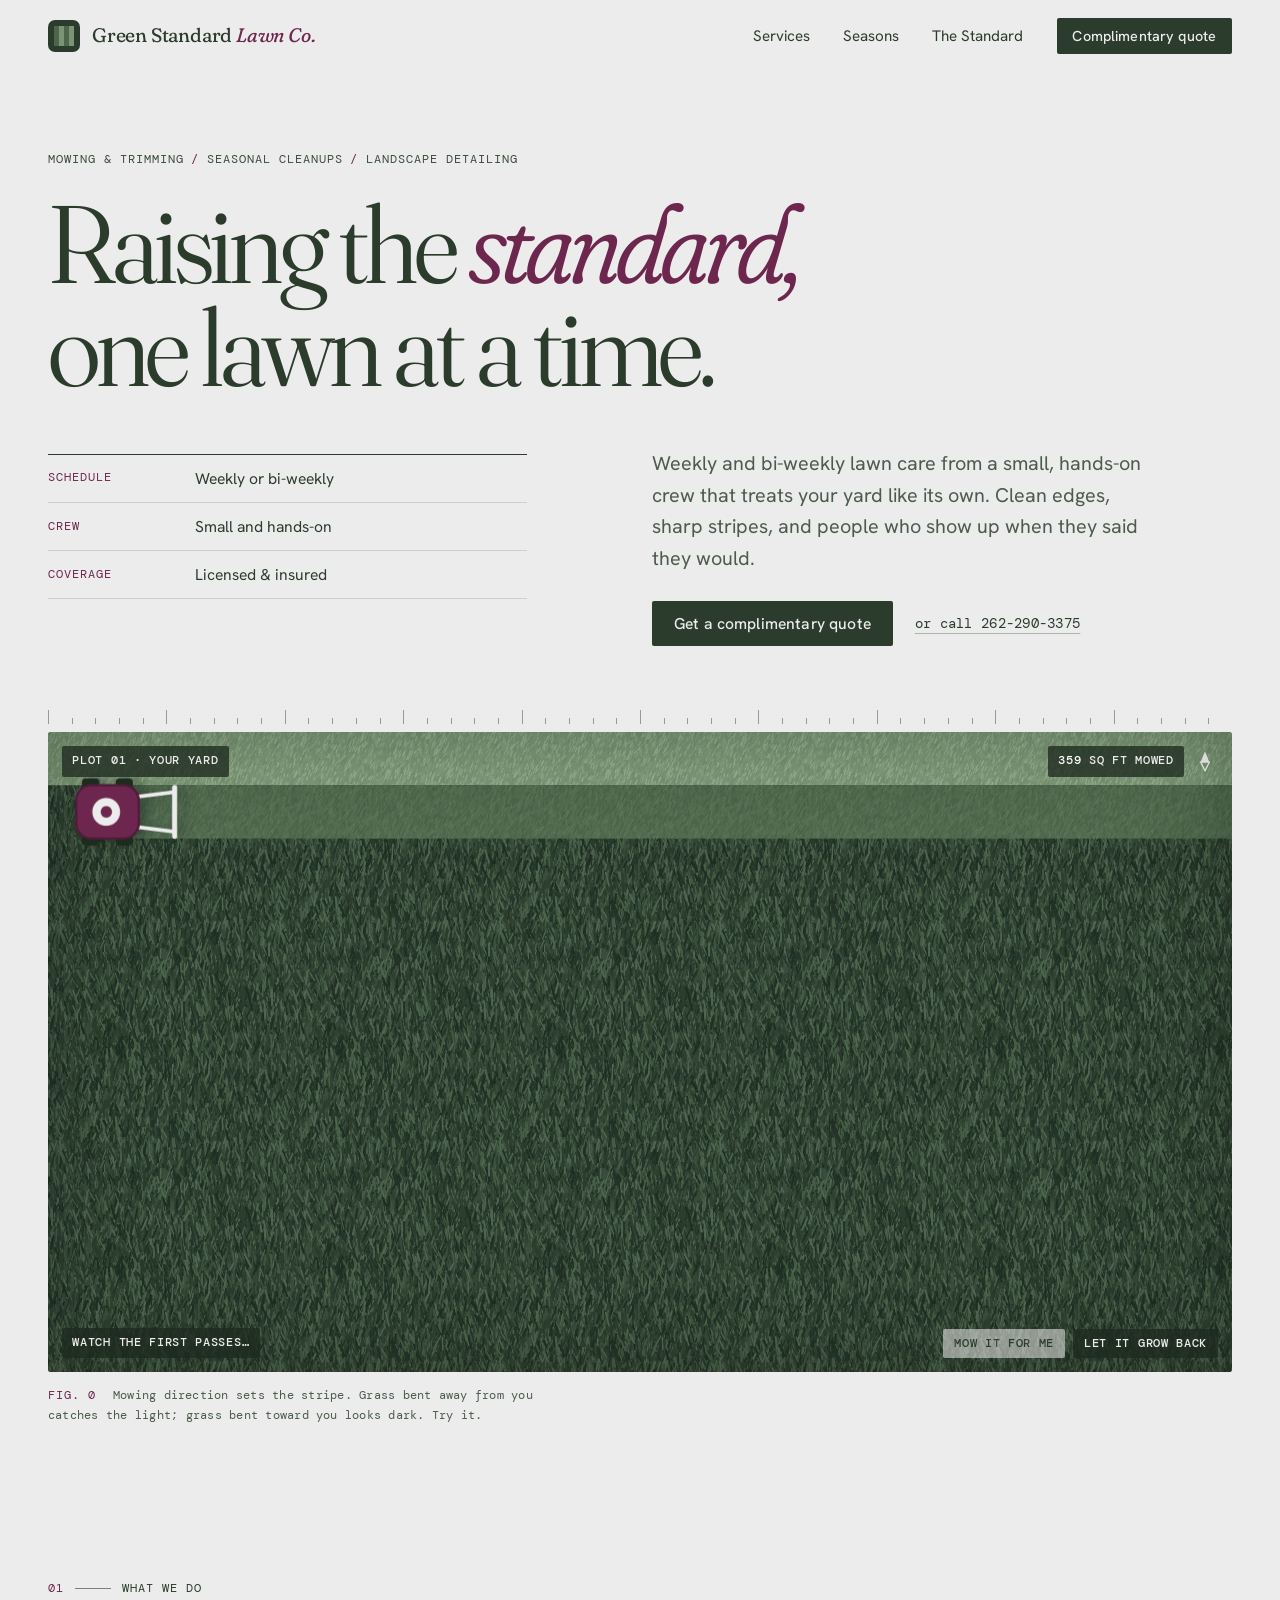
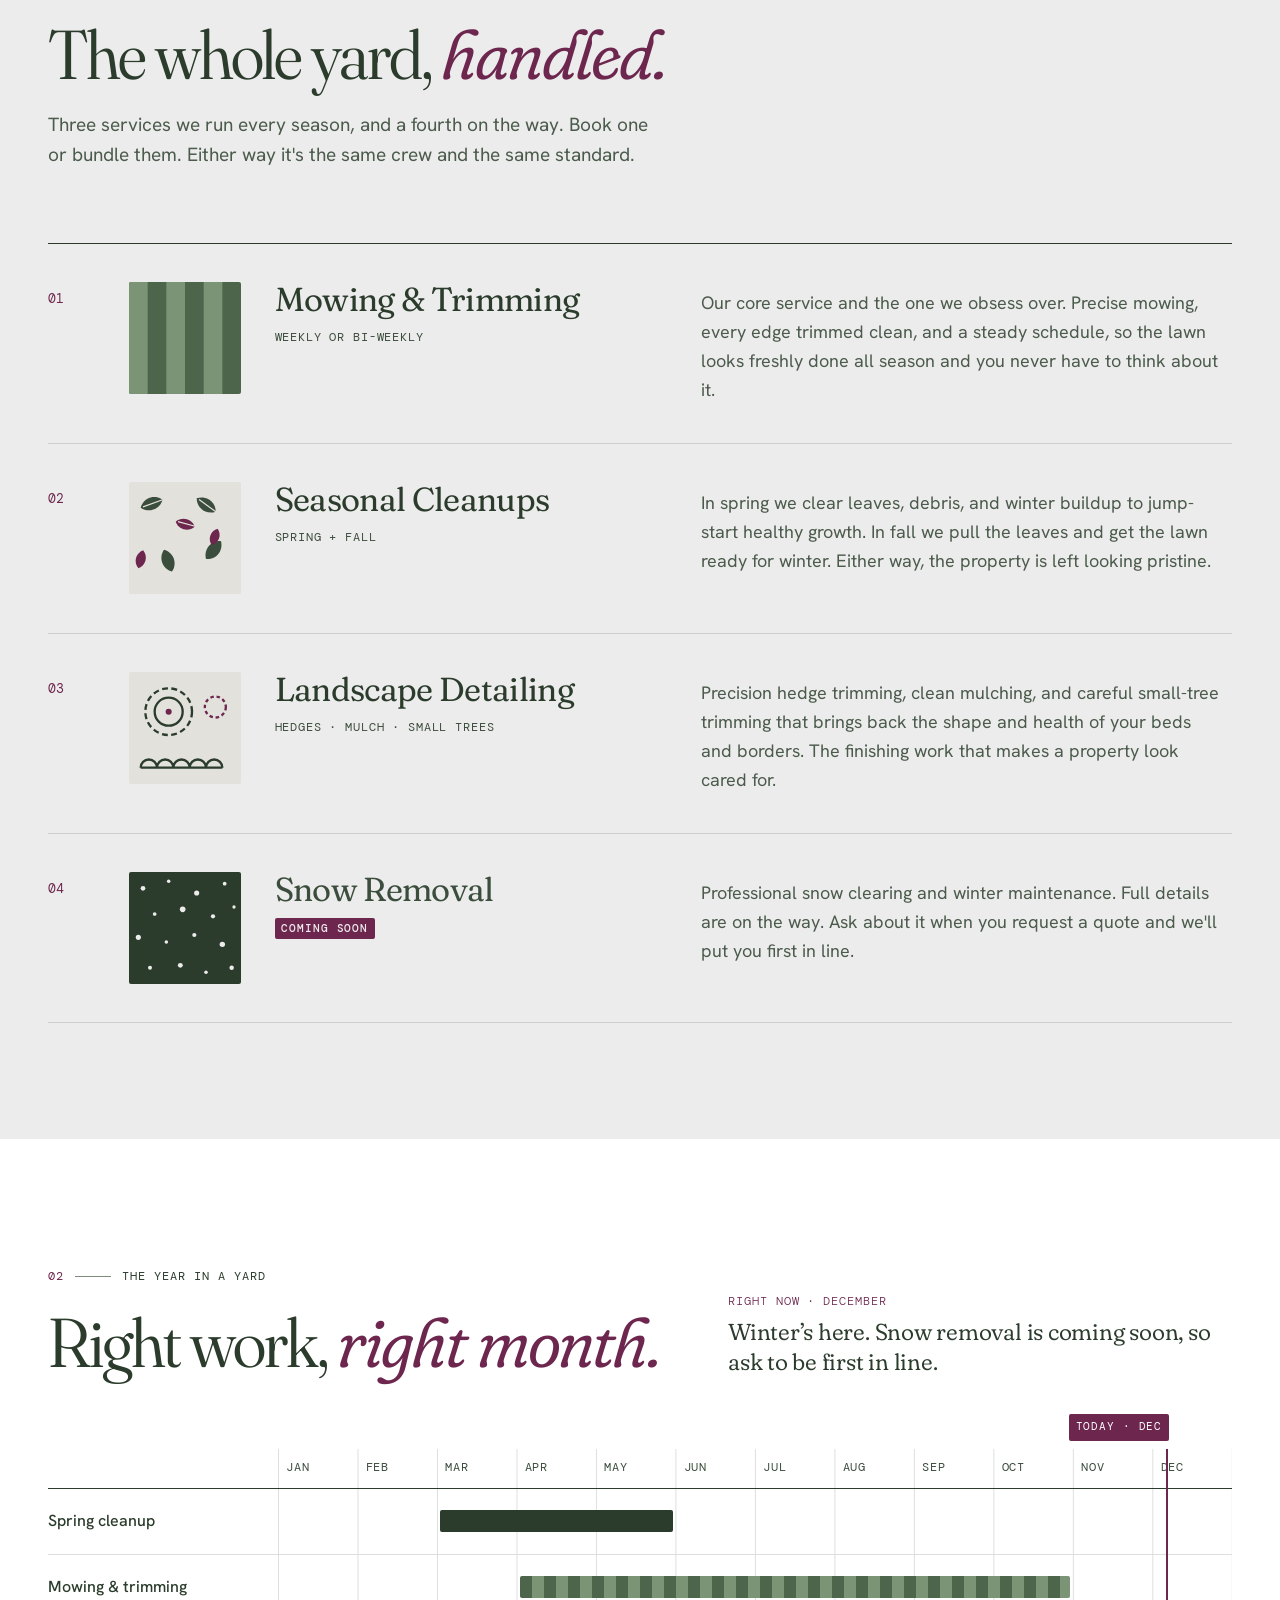
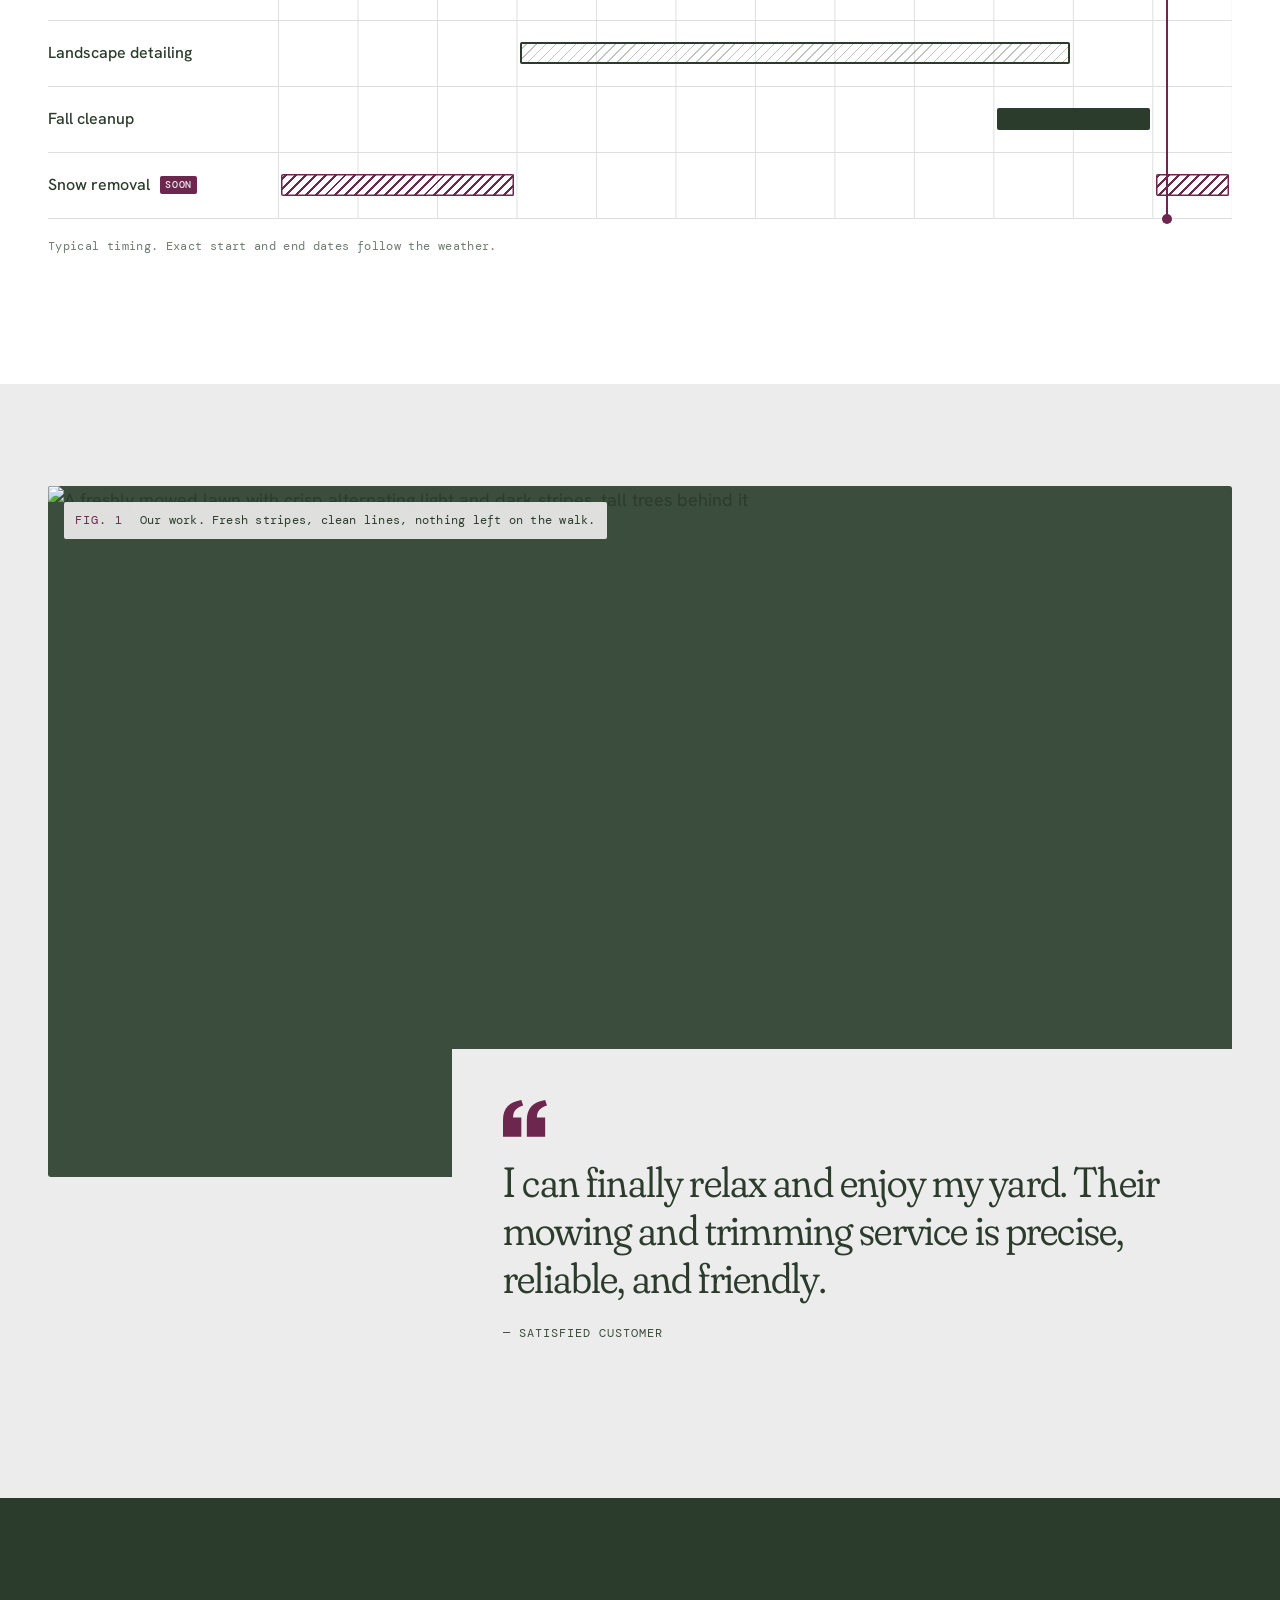
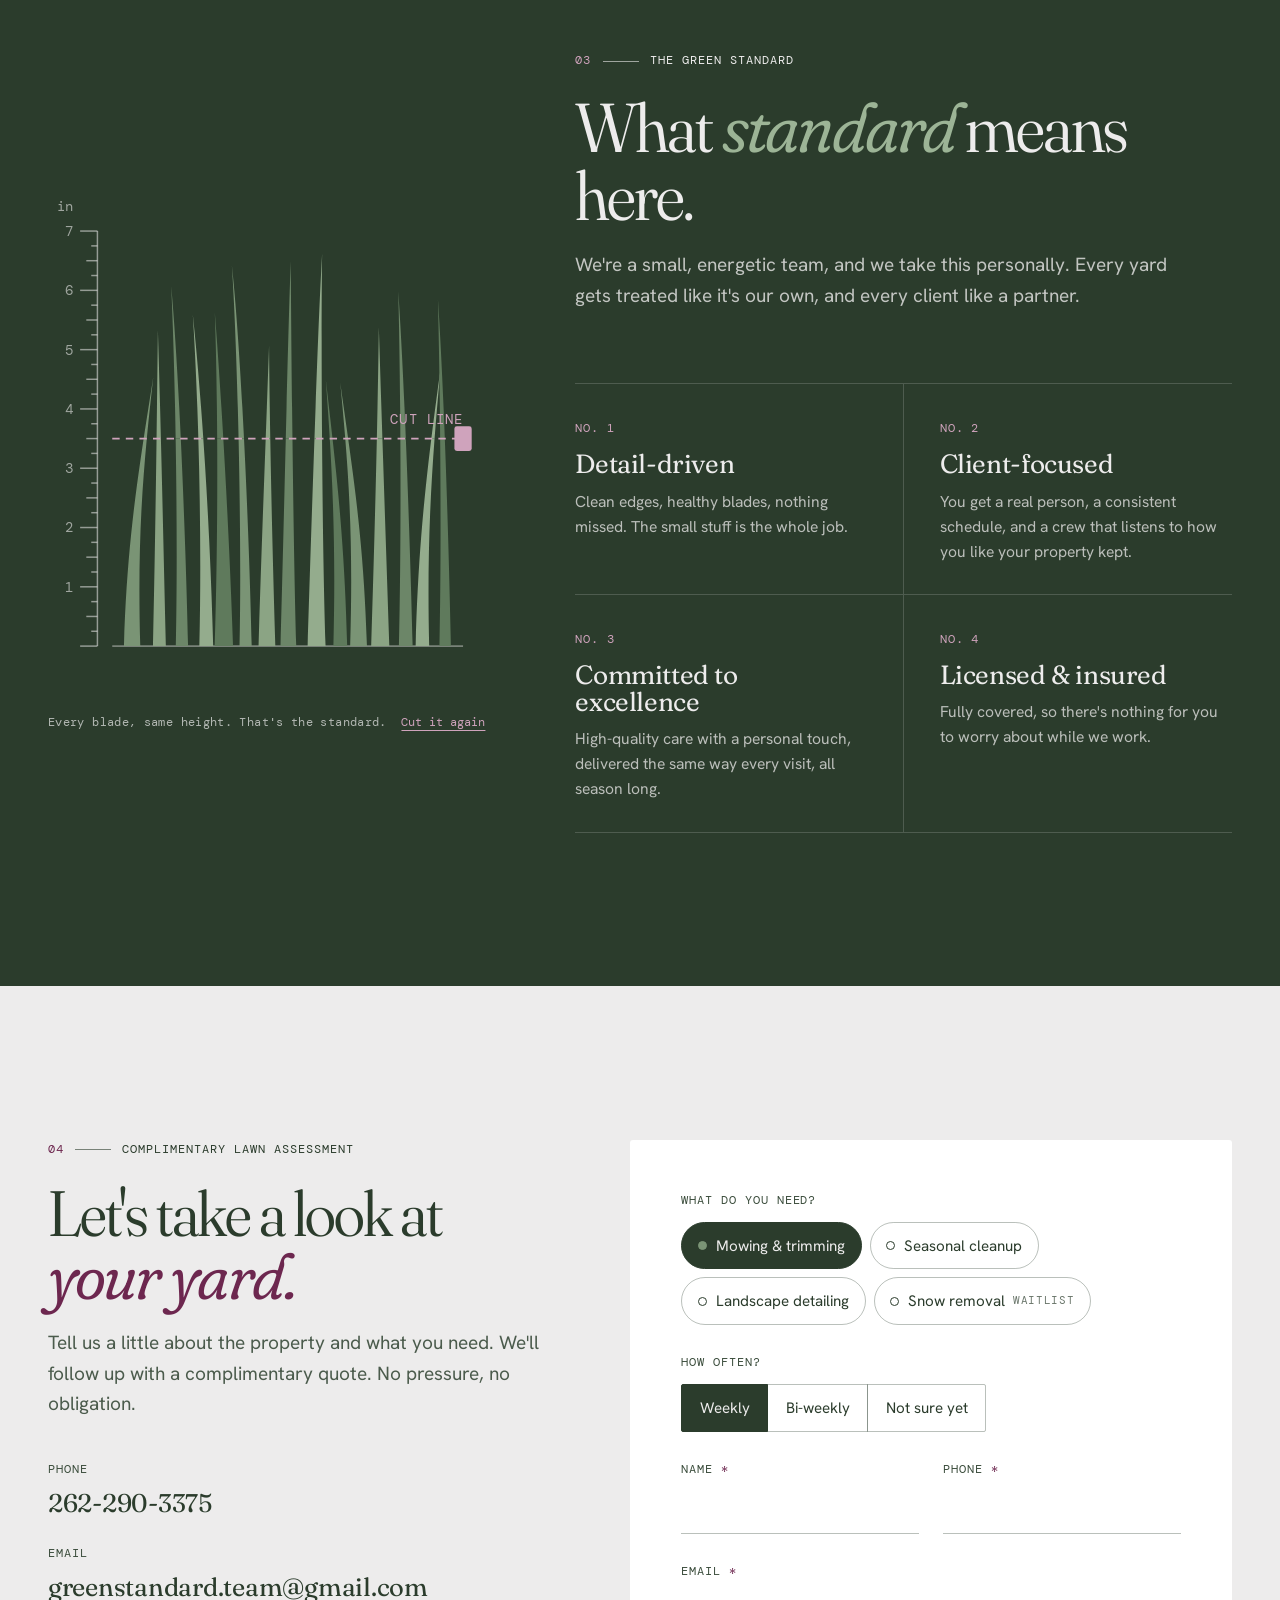
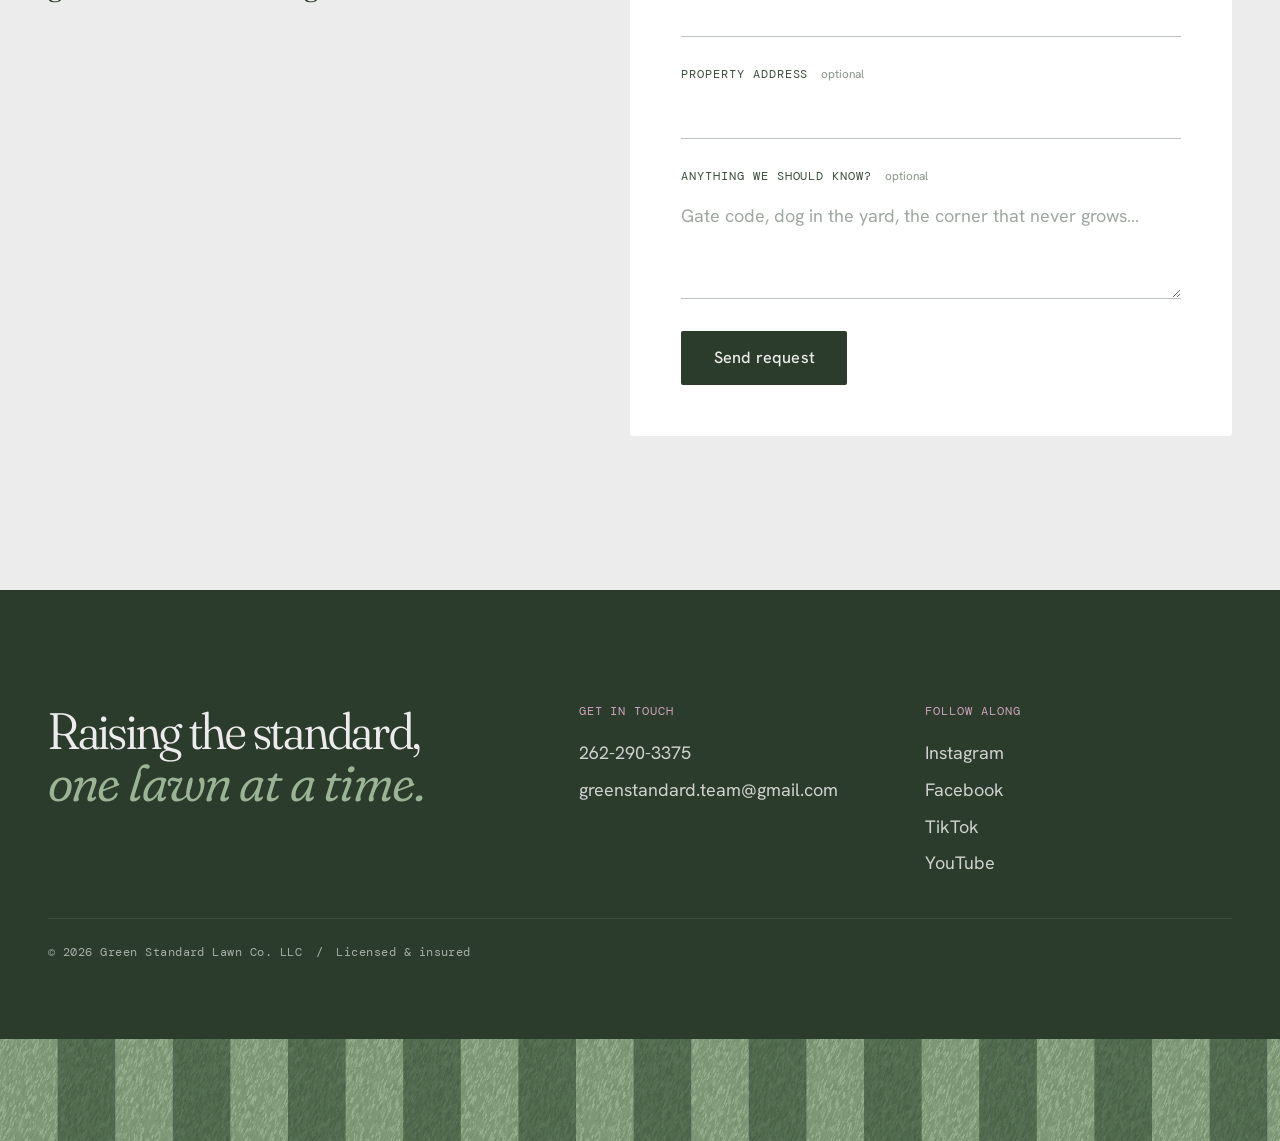
==== index.html @ 8622a558 "Green Standard Lawn Co. site redesign Static rebuild of greenstandardlawn.co: interactive mowable la" ====
<!doctype html>
<html lang="en">
<head>
  <meta charset="utf-8">
  <meta name="viewport" content="width=device-width, initial-scale=1">
  <title>Green Standard Lawn Co. | Raising the standard, one lawn at a time</title>
  <meta name="description" content="Weekly and bi-weekly mowing and trimming, seasonal cleanups, and landscape detailing from a small, detail-driven crew. Licensed and insured.">
  <!-- Preview build: keep it out of search results so it never competes with greenstandardlawn.co -->
  <meta name="robots" content="noindex, nofollow">
  <meta name="theme-color" content="#2B3C2C">
  <meta property="og:title" content="Green Standard Lawn Co.">
  <meta property="og:description" content="Raising the standard, one lawn at a time.">
  <link rel="icon" href="assets/favicon.svg" type="image/svg+xml">
  <link rel="preconnect" href="https://fonts.googleapis.com">
  <link rel="preconnect" href="https://fonts.gstatic.com" crossorigin>
  <link rel="stylesheet" href="https://fonts.googleapis.com/css2?family=DM+Mono:wght@400;500&family=Fraunces:ital,opsz,wght,SOFT,WONK@0,9..144,300..800,0..100,0..1;1,9..144,300..800,0..100,0..1&family=Hanken+Grotesk:wght@400;500;600&display=swap">
  <link rel="stylesheet" href="css/styles.css">
  <script>document.documentElement.classList.add('js')</script>
</head>
<body>
  <a class="skip" href="#main">Skip to content</a>

  <header class="site-header" data-header>
    <div class="wrap header-inner">
      <a class="brand" href="#top" aria-label="Green Standard Lawn Co., back to top">
        <svg class="brand-mark" viewBox="0 0 32 32" aria-hidden="true">
          <rect width="32" height="32" rx="7" fill="#2B3C2C"/>
          <path d="M6 6h5v20H6zM16 6h5v20h-5z" fill="#4C654B"/>
          <path d="M11 6h5v20h-5zM21 6h5v20h-5z" fill="#7A9475"/>
        </svg>
        <span class="brand-name">Green Standard <span>Lawn Co.</span></span>
      </a>
      <button class="menu-toggle" type="button" aria-expanded="false" aria-controls="site-nav" data-menu-toggle>
        <span class="menu-toggle-bars" aria-hidden="true"></span>
        <span class="menu-toggle-label">Menu</span>
      </button>
      <nav class="site-nav" id="site-nav" aria-label="Primary" data-nav>
        <a href="#services">Services</a>
        <a href="#seasons">Seasons</a>
        <a href="#standard">The Standard</a>
        <a class="btn btn-small" href="#quote">Complimentary quote</a>
      </nav>
    </div>
  </header>

  <main id="main">

    <!-- ============ HERO ============ -->
    <section class="hero" id="top">
      <div class="wrap hero-copy">
        <p class="eyebrow eyebrow-plain">Mowing &amp; trimming <i>/</i> Seasonal cleanups <i>/</i> Landscape detailing</p>
        <h1 class="hero-title">
          <span class="line">Raising the <em>standard,</em></span>
          <span class="line">one lawn at a time.</span>
        </h1>
        <dl class="hero-specs">
          <div><dt>Schedule</dt><dd>Weekly or bi-weekly</dd></div>
          <div><dt>Crew</dt><dd>Small and hands-on</dd></div>
          <div><dt>Coverage</dt><dd>Licensed &amp; insured</dd></div>
        </dl>
        <div class="hero-aside">
          <p>Weekly and bi-weekly lawn care from a small, hands-on crew that treats your yard like its own. Clean edges, sharp stripes, and people who show up when they said they would.</p>
          <div class="hero-ctas">
            <a class="btn" href="#quote">Get a complimentary quote</a>
            <a class="text-link" href="tel:2622903375">or call 262-290-3375</a>
          </div>
        </div>
      </div>

      <figure class="plot" data-plot>
        <div class="plot-frame">
          <canvas class="plot-canvas" data-lawn aria-hidden="true"></canvas>
          <div class="plot-mower" data-mower aria-hidden="true">
            <svg viewBox="0 0 60 92">
              <path d="M17 54 13 86M43 54l4 32" stroke="#EDECEC" stroke-width="3.2" stroke-linecap="round" fill="none"/>
              <path d="M9 87h42" stroke="#EDECEC" stroke-width="4.5" stroke-linecap="round"/>
              <rect x="1" y="7" width="9" height="15" rx="3.5" fill="#1d2a1e"/>
              <rect x="50" y="7" width="9" height="15" rx="3.5" fill="#1d2a1e"/>
              <rect x="1" y="36" width="9" height="15" rx="3.5" fill="#1d2a1e"/>
              <rect x="50" y="36" width="9" height="15" rx="3.5" fill="#1d2a1e"/>
              <rect x="7" y="2" width="46" height="54" rx="13" fill="#6D274F"/>
              <rect x="7" y="2" width="46" height="54" rx="13" fill="none" stroke="#4f1b39" stroke-width="2"/>
              <circle cx="30" cy="28" r="12" fill="#EDECEC"/>
              <circle cx="30" cy="28" r="5" fill="#6D274F"/>
            </svg>
          </div>

          <div class="plot-hud plot-hud-tl">
            <span class="hud-chip">Plot 01 &middot; Your yard</span>
          </div>
          <div class="plot-hud plot-hud-tr">
            <span class="hud-chip hud-count"><b data-sqft>0</b> sq ft mowed</span>
            <svg class="compass" viewBox="0 0 24 24" aria-hidden="true"><path d="M12 3l4 10h-8z" fill="#EDECEC"/><path d="M12 21l-4-8h8z" fill="none" stroke="#EDECEC" stroke-width="1.2"/></svg>
          </div>
          <div class="plot-hud plot-hud-bl">
            <span class="hud-chip hud-hint" data-hint aria-live="polite">Watch the first passes&hellip;</span>
          </div>
          <div class="plot-hud plot-hud-br">
            <button class="hud-btn" type="button" data-automow>Mow it for me</button>
            <button class="hud-btn hud-btn-ghost" type="button" data-regrow>Let it grow back</button>
          </div>
        </div>
        <figcaption class="plot-caption">
          <span>Fig. 0</span> Mowing direction sets the stripe. Grass bent away from you catches the light; grass bent toward you looks dark. Try it.
        </figcaption>
      </figure>
    </section>

    <!-- ============ SERVICES ============ -->
    <section class="services" id="services">
      <div class="wrap">
        <header class="section-head" data-reveal>
          <p class="eyebrow">01 <span>What we do</span></p>
          <h2>The whole yard, <em>handled.</em></h2>
          <p class="section-lede">Three services we run every season, and a fourth on the way. Book one or bundle them. Either way it's the same crew and the same standard.</p>
        </header>

        <ol class="service-list">
          <li class="service" data-reveal>
            <span class="service-num">01</span>
            <div class="swatch" aria-hidden="true">
              <svg viewBox="0 0 96 96"><rect width="96" height="96" fill="#4C654B"/><path d="M0 0h16v96H0zM32 0h16v96H32zM64 0h16v96H64z" fill="#7A9475"/></svg>
            </div>
            <div class="service-title">
              <h3>Mowing &amp; Trimming</h3>
              <p class="service-meta">Weekly or bi-weekly</p>
            </div>
            <p class="service-body">Our core service and the one we obsess over. Precise mowing, every edge trimmed clean, and a steady schedule, so the lawn looks freshly done all season and you never have to think about it.</p>
          </li>

          <li class="service" data-reveal>
            <span class="service-num">02</span>
            <div class="swatch" aria-hidden="true">
              <svg viewBox="0 0 96 96">
                <defs><path id="leaf" d="M0 0C5-7 15-7 20 0 15 7 5 7 0 0Z"/></defs>
                <rect width="96" height="96" fill="#E3E1DC"/>
                <g fill="#3B4D3C">
                  <use href="#leaf" transform="translate(10 22) rotate(-20)"/>
                  <use href="#leaf" transform="translate(58 14) rotate(35)"/>
                  <use href="#leaf" transform="translate(30 58) rotate(70)"/>
                  <use href="#leaf" transform="translate(66 66) rotate(-50)"/>
                </g>
                <g fill="#6D274F">
                  <use href="#leaf" transform="translate(40 34) rotate(15) scale(.85)"/>
                  <use href="#leaf" transform="translate(8 74) rotate(-75) scale(.8)"/>
                  <use href="#leaf" transform="translate(76 40) rotate(110) scale(.75)"/>
                </g>
                <g stroke="#E3E1DC" stroke-width="1"><path d="M12 21.3l18-6.5M60 15l15 11M42 34l17 4.6"/></g>
              </svg>
            </div>
            <div class="service-title">
              <h3>Seasonal Cleanups</h3>
              <p class="service-meta">Spring + fall</p>
            </div>
            <p class="service-body">In spring we clear leaves, debris, and winter buildup to jump-start healthy growth. In fall we pull the leaves and get the lawn ready for winter. Either way, the property is left looking pristine.</p>
          </li>

          <li class="service" data-reveal>
            <span class="service-num">03</span>
            <div class="swatch" aria-hidden="true">
              <svg viewBox="0 0 96 96">
                <rect width="96" height="96" fill="#E3E1DC"/>
                <g fill="none" stroke="#2B3C2C" stroke-width="2">
                  <circle cx="34" cy="34" r="20" stroke-dasharray="5 3"/>
                  <circle cx="34" cy="34" r="12"/>
                  <path d="M10 82a7 7 0 0 1 14 0 7 7 0 0 1 14 0 7 7 0 0 1 14 0 7 7 0 0 1 14 0 7 7 0 0 1 14 0"/>
                  <path d="M10 82h70"/>
                </g>
                <circle cx="34" cy="34" r="2.6" fill="#6D274F"/>
                <circle cx="74" cy="30" r="9" fill="none" stroke="#6D274F" stroke-width="2" stroke-dasharray="3 2.4"/>
              </svg>
            </div>
            <div class="service-title">
              <h3>Landscape Detailing</h3>
              <p class="service-meta">Hedges &middot; Mulch &middot; Small trees</p>
            </div>
            <p class="service-body">Precision hedge trimming, clean mulching, and careful small-tree trimming that brings back the shape and health of your beds and borders. The finishing work that makes a property look cared for.</p>
          </li>

          <li class="service service-soon" data-reveal>
            <span class="service-num">04</span>
            <div class="swatch" aria-hidden="true">
              <svg viewBox="0 0 96 96">
                <rect width="96" height="96" fill="#2B3C2C"/>
                <g fill="#EDECEC">
                  <circle cx="12" cy="14" r="2"/><circle cx="34" cy="8" r="1.5"/><circle cx="58" cy="18" r="2.2"/><circle cx="82" cy="10" r="1.6"/>
                  <circle cx="22" cy="36" r="1.6"/><circle cx="46" cy="32" r="2.4"/><circle cx="72" cy="38" r="1.8"/><circle cx="90" cy="30" r="1.4"/>
                  <circle cx="8" cy="56" r="2.2"/><circle cx="32" cy="60" r="1.5"/><circle cx="56" cy="54" r="1.8"/><circle cx="80" cy="62" r="2.3"/>
                  <circle cx="18" cy="82" r="1.7"/><circle cx="44" cy="80" r="2.1"/><circle cx="66" cy="86" r="1.5"/><circle cx="88" cy="82" r="1.9"/>
                </g>
              </svg>
            </div>
            <div class="service-title">
              <h3>Snow Removal</h3>
              <p class="service-meta"><span class="tag">Coming soon</span></p>
            </div>
            <p class="service-body">Professional snow clearing and winter maintenance. Full details are on the way. Ask about it when you request a quote and we'll put you first in line.</p>
          </li>
        </ol>
      </div>
    </section>

    <!-- ============ SEASONS ============ -->
    <section class="seasons" id="seasons">
      <div class="wrap">
        <header class="section-head section-head-split" data-reveal>
          <div>
            <p class="eyebrow">02 <span>The year in a yard</span></p>
            <h2>Right work, <em>right month.</em></h2>
          </div>
          <p class="season-now" data-season-now>Lawn care runs on the calendar. Here's when each service usually happens.</p>
        </header>

        <div class="almanac" data-almanac data-reveal role="table" aria-label="Typical months for each service">
          <div class="almanac-row almanac-head" role="row">
            <span class="almanac-label" role="columnheader"><span class="sr-only">Service</span></span>
            <div class="almanac-track" role="presentation">
              <span role="columnheader">Jan</span><span role="columnheader">Feb</span><span role="columnheader">Mar</span>
              <span role="columnheader">Apr</span><span role="columnheader">May</span><span role="columnheader">Jun</span>
              <span role="columnheader">Jul</span><span role="columnheader">Aug</span><span role="columnheader">Sep</span>
              <span role="columnheader">Oct</span><span role="columnheader">Nov</span><span role="columnheader">Dec</span>
            </div>
          </div>

          <div class="almanac-row" role="row">
            <span class="almanac-label" role="rowheader">Spring cleanup</span>
            <div class="almanac-track" role="cell" aria-label="March through May">
              <span class="bar" style="grid-column: 3 / 6"></span>
            </div>
          </div>
          <div class="almanac-row" role="row">
            <span class="almanac-label" role="rowheader">Mowing &amp; trimming</span>
            <div class="almanac-track" role="cell" aria-label="April through October">
              <span class="bar bar-stripes" style="grid-column: 4 / 11"></span>
            </div>
          </div>
          <div class="almanac-row" role="row">
            <span class="almanac-label" role="rowheader">Landscape detailing</span>
            <div class="almanac-track" role="cell" aria-label="April through October">
              <span class="bar bar-outline" style="grid-column: 4 / 11"></span>
            </div>
          </div>
          <div class="almanac-row" role="row">
            <span class="almanac-label" role="rowheader">Fall cleanup</span>
            <div class="almanac-track" role="cell" aria-label="October through November">
              <span class="bar" style="grid-column: 10 / 12"></span>
            </div>
          </div>
          <div class="almanac-row" role="row">
            <span class="almanac-label" role="rowheader">Snow removal <span class="tag tag-small">Soon</span></span>
            <div class="almanac-track" role="cell" aria-label="December through March, coming soon">
              <span class="bar bar-snow" style="grid-column: 1 / 4"></span>
              <span class="bar bar-snow" style="grid-column: 12 / 13"></span>
            </div>
          </div>

          <div class="almanac-today" data-today aria-hidden="true"><span data-today-label>Today</span></div>
        </div>
        <p class="fine">Typical timing. Exact start and end dates follow the weather.</p>
      </div>
    </section>

    <!-- ============ PROOF ============ -->
    <section class="proof" aria-label="Our work">
      <figure class="proof-photo" data-reveal>
        <img
          src="https://static.wixstatic.com/media/8dad61_daa49fa82b9f46acb04b4b1fa3ff9be0~mv2.jpeg/v1/fill/w_1800,h_1150,al_c,q_85,enc_auto/lawn-stripes.jpeg"
          alt="A freshly mowed lawn with crisp alternating light and dark stripes, tall trees behind it"
          width="1800" height="1150" loading="lazy" decoding="async">
        <figcaption><span>Fig. 1</span> Our work. Fresh stripes, clean lines, nothing left on the walk.</figcaption>
      </figure>
      <div class="wrap">
        <blockquote class="testimonial" data-reveal>
          <svg class="quote-mark" viewBox="0 0 48 40" aria-hidden="true"><path d="M0 40V22C0 9 7 2 20 0l2 6c-7 2-11 6-11 13h9v21zm26 0V22C26 9 33 2 46 0l2 6c-7 2-11 6-11 13h9v21z" fill="currentColor"/></svg>
          <p>I can finally relax and enjoy my yard. Their mowing and trimming service is precise, reliable, and friendly.</p>
          <footer>Satisfied customer</footer>
        </blockquote>
      </div>
    </section>

    <!-- ============ THE STANDARD ============ -->
    <section class="standard" id="standard">
      <div class="wrap standard-grid">
        <div class="ruler-wrap" data-ruler-wrap>
          <svg class="ruler" data-ruler viewBox="0 0 340 440" role="img" aria-label="Illustration: grass blades measured against a ruler and cut cleanly at one even height"></svg>
          <p class="ruler-note">Every blade, same height. That's the standard. <button type="button" class="ruler-again" data-ruler-again>Cut it again</button></p>
        </div>

        <div class="standard-copy">
          <header class="section-head" data-reveal>
            <p class="eyebrow eyebrow-light">03 <span>The Green Standard</span></p>
            <h2>What <em>standard</em> means here.</h2>
            <p class="section-lede">We're a small, energetic team, and we take this personally. Every yard gets treated like it's our own, and every client like a partner.</p>
          </header>
          <ol class="pillars">
            <li data-reveal>
              <span class="pillar-num">No. 1</span>
              <h3>Detail-driven</h3>
              <p>Clean edges, healthy blades, nothing missed. The small stuff is the whole job.</p>
            </li>
            <li data-reveal>
              <span class="pillar-num">No. 2</span>
              <h3>Client-focused</h3>
              <p>You get a real person, a consistent schedule, and a crew that listens to how you like your property kept.</p>
            </li>
            <li data-reveal>
              <span class="pillar-num">No. 3</span>
              <h3>Committed to excellence</h3>
              <p>High-quality care with a personal touch, delivered the same way every visit, all season long.</p>
            </li>
            <li data-reveal>
              <span class="pillar-num">No. 4</span>
              <h3>Licensed &amp; insured</h3>
              <p>Fully covered, so there's nothing for you to worry about while we work.</p>
            </li>
          </ol>
        </div>
      </div>
    </section>

    <!-- ============ QUOTE ============ -->
    <section class="quote" id="quote">
      <div class="wrap quote-grid">
        <div class="quote-intro" data-reveal>
          <p class="eyebrow">04 <span>Complimentary lawn assessment</span></p>
          <h2>Let's take a look at <em>your yard.</em></h2>
          <p class="section-lede">Tell us a little about the property and what you need. We'll follow up with a complimentary quote. No pressure, no obligation.</p>
          <dl class="contact-list">
            <div><dt>Phone</dt><dd><a href="tel:2622903375">262-290-3375</a></dd></div>
            <div><dt>Email</dt><dd><a href="mailto:greenstandard.team@gmail.com">greenstandard.team@gmail.com</a></dd></div>
          </dl>
        </div>

        <form class="quote-form" data-quote-form novalidate data-reveal>
          <fieldset class="chips">
            <legend>What do you need?</legend>
            <div class="chip-set">
            <label><input type="checkbox" name="services" value="Mowing & trimming" checked><span>Mowing &amp; trimming</span></label>
            <label><input type="checkbox" name="services" value="Seasonal cleanup"><span>Seasonal cleanup</span></label>
            <label><input type="checkbox" name="services" value="Landscape detailing"><span>Landscape detailing</span></label>
            <label><input type="checkbox" name="services" value="Snow removal (waitlist)"><span>Snow removal <small>waitlist</small></span></label>
            </div>
          </fieldset>

          <fieldset class="segmented">
            <legend>How often?</legend>
            <div class="seg-set">
            <label><input type="radio" name="frequency" value="Weekly" checked><span>Weekly</span></label>
            <label><input type="radio" name="frequency" value="Bi-weekly"><span>Bi-weekly</span></label>
            <label><input type="radio" name="frequency" value="Not sure yet"><span>Not sure yet</span></label>
            </div>
          </fieldset>

          <div class="field-row">
            <label class="field">
              <span class="field-label">Name <abbr title="required">*</abbr></span>
              <input type="text" name="name" autocomplete="name" required>
              <span class="field-error">Add your name so we know who to ask for.</span>
            </label>
            <label class="field">
              <span class="field-label">Phone <abbr title="required">*</abbr></span>
              <input type="tel" name="phone" autocomplete="tel" required>
              <span class="field-error">We'll need a number to reach you.</span>
            </label>
          </div>
          <label class="field">
            <span class="field-label">Email <abbr title="required">*</abbr></span>
            <input type="email" name="email" autocomplete="email" required>
            <span class="field-error">That email doesn't look quite right.</span>
          </label>
          <label class="field">
            <span class="field-label">Property address <em>optional</em></span>
            <input type="text" name="address" autocomplete="street-address">
          </label>
          <label class="field">
            <span class="field-label">Anything we should know? <em>optional</em></span>
            <textarea name="notes" rows="3" placeholder="Gate code, dog in the yard, the corner that never grows&hellip;"></textarea>
          </label>

          <div class="form-foot">
            <button class="btn btn-large" type="submit">Send request</button>
            <p class="form-status" data-form-status role="status" aria-live="polite"></p>
          </div>
        </form>
      </div>
    </section>
  </main>

  <!-- ============ FOOTER ============ -->
  <footer class="site-footer">
    <div class="wrap footer-grid">
      <p class="footer-tag">Raising the standard,<br><em>one lawn at a time.</em></p>
      <div class="footer-col">
        <h2 class="footer-h">Get in touch</h2>
        <a href="tel:2622903375">262-290-3375</a>
        <a href="mailto:greenstandard.team@gmail.com">greenstandard.team@gmail.com</a>
      </div>
      <div class="footer-col">
        <h2 class="footer-h">Follow along</h2>
        <a href="https://www.instagram.com/greenstandardlawn/" rel="noopener" target="_blank">Instagram</a>
        <a href="https://www.facebook.com/profile.php?id=61560781030073" rel="noopener" target="_blank">Facebook</a>
        <a href="https://www.tiktok.com/@greenstandardlawn" rel="noopener" target="_blank">TikTok</a>
        <a href="https://www.youtube.com/@GreenStandardLawn" rel="noopener" target="_blank">YouTube</a>
      </div>
      <p class="footer-legal">&copy; <span data-year>2026</span> Green Standard Lawn Co. LLC <i>/</i> Licensed &amp; insured</p>
    </div>
    <div class="footer-lawn" aria-hidden="true"><canvas data-footer-lawn></canvas></div>
  </footer>

  <script src="js/lawn.js" defer></script>
  <script src="js/main.js" defer></script>
</body>
</html>
---- css/styles.css ----
/* ==========================================================================
   Green Standard Lawn Co.
   Palette is taken straight from the original site:
   forest #2B3C2C · moss #3B4D3C · bone #EDECEC · white · plum #6D274F
   Lawn greens below are tints of moss, so everything stays in one family.
   ========================================================================== */

:root {
  --forest: #2B3C2C;
  --forest-deep: #223123;
  --moss: #3B4D3C;
  --bone: #EDECEC;
  --bone-2: #E3E1DC;
  --white: #FFFFFF;
  --plum: #6D274F;
  --plum-deep: #561D3E;
  --plum-tint: #CFA3BC;

  --lawn-light: #7A9475;
  --lawn-dark: #4C654B;
  --sage-on-dark: #9CB496;

  --ink: var(--forest);
  --ink-soft: #4B5B4C;
  --rule: rgba(43, 60, 44, 0.16);
  --rule-strong: rgba(43, 60, 44, 0.32);
  --rule-on-dark: rgba(237, 236, 236, 0.18);

  --f-display: "Fraunces", Georgia, "Times New Roman", serif;
  --f-body: "Hanken Grotesk", "Segoe UI", system-ui, -apple-system, sans-serif;
  --f-mono: "DM Mono", ui-monospace, "SFMono-Regular", Consolas, monospace;

  --gutter: clamp(16px, 4vw, 48px);
  --maxw: 1280px;
  --header-h: 72px;
  --ease: cubic-bezier(0.2, 0.7, 0.2, 1);
}

/* ---------- base ---------- */
*, *::before, *::after { box-sizing: border-box; }
html { scroll-behavior: smooth; scroll-padding-top: calc(var(--header-h) + 12px); -webkit-text-size-adjust: 100%; }
body {
  margin: 0;
  background: var(--bone);
  color: var(--ink);
  font-family: var(--f-body);
  font-size: clamp(16px, 0.25vw + 15px, 18px);
  line-height: 1.6;
  -webkit-font-smoothing: antialiased;
  text-rendering: optimizeLegibility;
  overflow-x: hidden;
}
img, svg, canvas { display: block; max-width: 100%; }
a { color: inherit; }
p { margin: 0; }
h1, h2, h3 {
  margin: 0;
  font-family: var(--f-display);
  font-weight: 400;
  line-height: 1.02;
  letter-spacing: -0.02em;
  font-variation-settings: "SOFT" 50, "WONK" 0;
}
em { font-style: italic; font-variation-settings: "SOFT" 100, "WONK" 1; }
button { font: inherit; }
::selection { background: var(--plum); color: var(--bone); }
:focus-visible { outline: 2px solid var(--plum); outline-offset: 3px; }

.wrap { width: min(var(--maxw), 100% - 2 * var(--gutter)); margin-inline: auto; }
.sr-only { position: absolute; width: 1px; height: 1px; padding: 0; margin: -1px; overflow: hidden; clip: rect(0 0 0 0); white-space: nowrap; border: 0; }
.skip { position: absolute; left: -9999px; top: 12px; z-index: 100; background: var(--forest); color: var(--bone); padding: 0.7em 1em; text-decoration: none; }
.skip:focus { left: 12px; }

/* ---------- shared bits ---------- */
.eyebrow {
  display: flex;
  align-items: center;
  gap: 0.9em;
  margin-bottom: 1.4rem;
  font-family: var(--f-mono);
  font-size: 0.78rem;
  letter-spacing: 0.08em;
  text-transform: uppercase;
  color: var(--plum);
}
.eyebrow span { display: inline-flex; align-items: center; gap: 0.9em; color: var(--forest); }
.eyebrow span::before { content: ""; width: 36px; height: 1px; background: currentColor; opacity: 0.6; }
.eyebrow-light { color: var(--plum-tint); }
.eyebrow-light span { color: var(--bone); }
.eyebrow-plain { color: var(--moss); flex-wrap: wrap; gap: 0.6em; }
.eyebrow-plain i { font-style: normal; color: var(--plum); }

.btn {
  position: relative;
  display: inline-flex;
  align-items: center;
  justify-content: center;
  gap: 0.6em;
  padding: 0.95em 1.4em;
  border: 0;
  border-radius: 2px;
  background: var(--forest);
  color: var(--bone);
  font: 500 0.98rem/1 var(--f-body);
  letter-spacing: 0.01em;
  text-decoration: none;
  cursor: pointer;
  overflow: hidden;
  isolation: isolate;
  transition: background-color 0.3s var(--ease), color 0.3s var(--ease);
}
/* hover: a fresh set of stripes rolls across the button */
.btn::before {
  content: "";
  position: absolute;
  inset: 0;
  z-index: -1;
  background: repeating-linear-gradient(90deg, rgba(255, 255, 255, 0.09) 0 14px, transparent 14px 28px);
  transform: translateX(-101%);
  transition: transform 0.6s var(--ease);
}
.btn:hover { background: var(--plum); }
.btn:hover::before { transform: translateX(0); }
.btn-small { padding: 0.75em 1.1em; font-size: 0.9rem; }
.btn-large { padding: 1.15em 2em; font-size: 1.02rem; }

.text-link {
  font-family: var(--f-mono);
  font-size: 0.86rem;
  letter-spacing: 0.02em;
  text-decoration: underline;
  text-decoration-thickness: 1px;
  text-underline-offset: 0.35em;
  text-decoration-color: var(--rule-strong);
  transition: text-decoration-color 0.2s;
}
.text-link:hover { text-decoration-color: var(--plum); }

.tag {
  display: inline-block;
  padding: 0.45em 0.6em;
  border-radius: 2px;
  background: var(--plum);
  color: var(--bone);
  font: 500 0.7rem/1 var(--f-mono);
  letter-spacing: 0.08em;
  text-transform: uppercase;
  vertical-align: middle;
}
.tag-small { font-size: 0.62rem; padding: 0.4em 0.5em; }

.section-head { max-width: 780px; margin-bottom: clamp(40px, 6vw, 72px); }
.section-head h2 {
  font-size: clamp(2.4rem, 5.4vw, 4.6rem);
  font-weight: 350;
  letter-spacing: -0.03em;
  line-height: 0.98;
  font-variation-settings: "SOFT" 40, "opsz" 144;
}
.section-head h2 em { color: var(--plum); }
.section-lede { margin-top: 1.3rem; max-width: 56ch; color: var(--ink-soft); font-size: 1.06em; }
.fine { margin-top: 18px; font-family: var(--f-mono); font-size: 0.74rem; letter-spacing: 0.03em; color: var(--ink-soft); opacity: 0.8; }

/* ---------- reveal on scroll ---------- */
.js [data-reveal] { opacity: 0; transform: translateY(26px); transition: opacity 0.9s var(--ease), transform 0.9s var(--ease); }
.js [data-reveal].is-in { opacity: 1; transform: none; }
.service-list .service:nth-child(2) { transition-delay: 0.06s; }
.service-list .service:nth-child(3) { transition-delay: 0.12s; }
.service-list .service:nth-child(4) { transition-delay: 0.18s; }
.pillars li:nth-child(2) { transition-delay: 0.08s; }
.pillars li:nth-child(3) { transition-delay: 0.16s; }
.pillars li:nth-child(4) { transition-delay: 0.24s; }

/* ==========================================================================
   Header
   ========================================================================== */
.site-header {
  position: sticky;
  top: 0;
  z-index: 50;
  background: var(--bone);
  border-bottom: 1px solid transparent;
  transition: border-color 0.3s;
}
.site-header.is-scrolled { border-bottom-color: var(--rule); }
.header-inner { display: flex; align-items: center; justify-content: space-between; gap: 24px; height: var(--header-h); }
.brand { display: inline-flex; align-items: center; gap: 12px; text-decoration: none; }
.brand-mark { width: 32px; height: 32px; flex: none; }
.brand-name {
  font-family: var(--f-display);
  font-size: 1.22rem;
  letter-spacing: -0.01em;
  white-space: nowrap;
  font-variation-settings: "SOFT" 100, "opsz" 24;
}
.brand-name span { font-style: italic; color: var(--plum); font-variation-settings: "SOFT" 100, "WONK" 1, "opsz" 24; }

.site-nav { display: flex; align-items: center; gap: clamp(18px, 2.6vw, 38px); }
.site-nav a:not(.btn) { position: relative; padding: 4px 0; font-size: 0.95rem; text-decoration: none; }
.site-nav a:not(.btn)::after {
  content: "";
  position: absolute;
  left: 0; right: 0; bottom: -3px;
  height: 3px;
  background: repeating-linear-gradient(90deg, var(--lawn-dark) 0 6px, var(--lawn-light) 6px 12px);
  transform: scaleX(0);
  transform-origin: left;
  transition: transform 0.4s var(--ease);
}
.site-nav a:not(.btn):hover::after { transform: scaleX(1); }

.menu-toggle {
  display: none;
  align-items: center;
  gap: 10px;
  padding: 8px 0 8px 8px;
  border: 0;
  background: none;
  color: var(--forest);
  font: 500 0.82rem/1 var(--f-mono);
  letter-spacing: 0.08em;
  text-transform: uppercase;
  cursor: pointer;
}
.menu-toggle-bars { position: relative; width: 22px; height: 10px; border-top: 2px solid currentColor; border-bottom: 2px solid currentColor; transition: transform 0.3s var(--ease); }
.menu-toggle[aria-expanded="true"] .menu-toggle-bars { transform: scaleY(0.4); }

/* ==========================================================================
   Hero
   ========================================================================== */
.hero { padding-top: clamp(36px, 6vw, 88px); }
.hero-copy { display: grid; grid-template-columns: repeat(12, minmax(0, 1fr)); column-gap: 24px; }
.hero-copy .eyebrow { grid-column: 1 / -1; }
.hero-title {
  grid-column: 1 / -1;
  margin-bottom: clamp(28px, 4vw, 52px);
  font-size: clamp(2.9rem, 8.6vw, 8.4rem);
  font-weight: 340;
  line-height: 0.93;
  letter-spacing: -0.04em;
  font-variation-settings: "SOFT" 30, "WONK" 0, "opsz" 144;
}
.hero-title .line { display: block; }
.hero-title em { color: var(--plum); padding-right: 0.04em; }
.js .hero-title .line { animation: rise 1s var(--ease) both; }
.js .hero-title .line + .line { animation-delay: 0.09s; }
.js .hero-aside { animation: rise 1s var(--ease) 0.2s both; }
@keyframes rise { from { opacity: 0; transform: translateY(0.35em); } to { opacity: 1; transform: none; } }

.hero-aside { grid-column: 7 / -1; grid-row: 3; display: grid; gap: 26px; padding-bottom: clamp(36px, 5vw, 64px); }
.hero-specs { grid-column: 1 / 6; grid-row: 3; align-self: start; margin: 6px 0 0; border-top: 1px solid var(--forest); }
.hero-specs div { display: grid; grid-template-columns: 7.5em 1fr; gap: 12px; padding: 11px 0; border-bottom: 1px solid var(--rule); }
.hero-specs dt { font-family: var(--f-mono); font-size: 0.74rem; letter-spacing: 0.08em; text-transform: uppercase; color: var(--plum); padding-top: 0.2em; }
.hero-specs dd { margin: 0; font-size: 0.98rem; }
.js .hero-specs { animation: rise 1s var(--ease) 0.28s both; }
.hero-aside > p { font-size: 1.1em; color: var(--ink-soft); max-width: 46ch; }
.hero-ctas { display: flex; flex-wrap: wrap; align-items: center; gap: 14px 22px; }

/* ---------- the plot ---------- */
.plot { width: min(1600px, 100% - 2 * var(--gutter)); margin: 0 auto; }
/* surveyor's ticks along the top edge */
.plot::before {
  content: "";
  display: block;
  height: 14px;
  margin-bottom: 8px;
  background:
    repeating-linear-gradient(90deg, var(--forest) 0 1px, transparent 1px 10%) left bottom / 100% 14px no-repeat,
    repeating-linear-gradient(90deg, var(--forest) 0 1px, transparent 1px 2%) left bottom / 100% 6px no-repeat;
  opacity: 0.45;
}
.plot-frame {
  position: relative;
  height: clamp(360px, 50vw, 640px);
  border-radius: 3px;
  overflow: hidden;
  background: var(--moss);
  box-shadow: inset 0 0 0 1px rgba(0, 0, 0, 0.08);
}
.plot-frame::after {
  content: "";
  position: absolute;
  inset: 0;
  pointer-events: none;
  box-shadow: inset 0 0 90px rgba(20, 30, 21, 0.35);
}
.plot-canvas { position: absolute; inset: 0; width: 100%; height: 100%; touch-action: pan-y; }
@media (hover: hover) and (pointer: fine) {
  .plot-canvas { cursor: none; }
}
.plot-mower {
  position: absolute;
  left: 0; top: 0;
  z-index: 2;
  width: 72px;
  pointer-events: none;
  opacity: 0;
  transform-origin: 50% 30.4%;
  will-change: transform;
  transition: opacity 0.25s;
  filter: drop-shadow(0 8px 6px rgba(15, 22, 16, 0.35));
}
.plot-mower svg { width: 100%; height: auto; }
.plot-mower.is-on { opacity: 1; }

.plot-hud { position: absolute; z-index: 3; display: flex; align-items: center; gap: 8px; pointer-events: none; }
.plot-hud-tl { top: 14px; left: 14px; }
.plot-hud-tr { top: 14px; right: 14px; }
.plot-hud-bl { bottom: 14px; left: 14px; max-width: calc(100% - 340px); }
.plot-hud-br { bottom: 14px; right: 14px; pointer-events: auto; }
.hud-chip {
  display: inline-block;
  padding: 0.7em 0.9em;
  border-radius: 2px;
  background: rgba(30, 43, 31, 0.78);
  color: var(--bone);
  font: 500 0.72rem/1.25 var(--f-mono);
  letter-spacing: 0.06em;
  text-transform: uppercase;
}
.hud-count b { font-weight: 500; color: var(--white); font-variant-numeric: tabular-nums; }
.hud-hint a { color: var(--white); text-underline-offset: 0.25em; pointer-events: auto; }
.hud-hint.is-done { background: var(--plum); }
.compass { width: 26px; height: 26px; opacity: 0.85; }
.hud-btn {
  padding: 0.78em 0.95em;
  border: 0;
  border-radius: 2px;
  background: var(--bone);
  color: var(--forest);
  font: 500 0.72rem/1 var(--f-mono);
  letter-spacing: 0.06em;
  text-transform: uppercase;
  cursor: pointer;
  transition: background-color 0.2s, color 0.2s;
}
.hud-btn:hover { background: var(--white); }
.hud-btn-ghost { background: rgba(30, 43, 31, 0.78); color: var(--bone); }
.hud-btn-ghost:hover { background: var(--forest); color: var(--white); }
.hud-btn:disabled { opacity: 0.55; cursor: default; }

.plot-caption {
  margin-top: 14px;
  max-width: 70ch;
  font-family: var(--f-mono);
  font-size: 0.76rem;
  line-height: 1.6;
  letter-spacing: 0.02em;
  color: var(--ink-soft);
}
.plot-caption span, .proof-photo figcaption span { margin-right: 0.8em; color: var(--plum); text-transform: uppercase; letter-spacing: 0.08em; }

/* ==========================================================================
   Services
   ========================================================================== */
.services { padding: clamp(96px, 12vw, 168px) 0 clamp(72px, 9vw, 128px); }
.service-list { list-style: none; margin: 0; padding: 0; border-top: 1px solid var(--forest); }
.service {
  position: relative;
  display: grid;
  grid-template-columns: 48px 112px minmax(220px, 1fr) minmax(0, 1.35fr);
  gap: clamp(16px, 2.6vw, 44px);
  align-items: start;
  padding: clamp(26px, 3vw, 40px) 0;
  border-bottom: 1px solid var(--rule);
}
.service::before {
  content: "";
  position: absolute;
  inset: 0 calc(-1 * min(var(--gutter), 24px));
  z-index: -1;
  background: var(--white);
  opacity: 0;
  transition: opacity 0.35s var(--ease);
}
.service:hover::before { opacity: 1; }
.service-num { padding-top: 0.55em; font-family: var(--f-mono); font-size: 0.8rem; color: var(--plum); }
.swatch { width: 112px; aspect-ratio: 1; border-radius: 2px; overflow: hidden; transition: transform 0.6s var(--ease); }
.swatch svg { width: 100%; height: 100%; }
.service:hover .swatch { transform: rotate(-4deg) scale(1.04); }
.service-title h3 { font-size: clamp(1.65rem, 2.6vw, 2.35rem); font-weight: 380; letter-spacing: -0.02em; }
.service-meta { margin-top: 0.75rem; font-family: var(--f-mono); font-size: 0.76rem; letter-spacing: 0.07em; text-transform: uppercase; color: var(--moss); }
.service-body { padding-top: 0.4em; max-width: 52ch; color: var(--ink-soft); }
.service-soon .service-title h3 { color: var(--moss); }

/* ==========================================================================
   Seasons / almanac
   ========================================================================== */
.seasons { padding: clamp(80px, 10vw, 144px) 0; background: var(--white); }
.section-head-split {
  max-width: none;
  display: grid;
  grid-template-columns: minmax(0, 1.1fr) minmax(0, 0.9fr);
  gap: 32px 64px;
  align-items: end;
}
.section-head-split h2 { margin: 0; }
.season-now {
  font-family: var(--f-display);
  font-size: clamp(1.25rem, 1.8vw, 1.6rem);
  line-height: 1.3;
  font-weight: 350;
  letter-spacing: -0.01em;
  font-variation-settings: "SOFT" 100, "opsz" 36;
}
.season-now .now-label {
  display: block;
  margin-bottom: 0.6em;
  font-family: var(--f-mono);
  font-size: 0.74rem;
  letter-spacing: 0.08em;
  text-transform: uppercase;
  color: var(--plum);
}

.almanac { --label-w: 230px; --t: 0.5; position: relative; margin-top: 56px; font-family: var(--f-mono); font-size: 0.78rem; }
.almanac-row { display: grid; grid-template-columns: var(--label-w) minmax(0, 1fr); align-items: stretch; min-height: 66px; border-bottom: 1px solid var(--rule); }
.almanac-row:not(.almanac-head) { transition: background-color 0.25s; }
.almanac-row:not(.almanac-head):hover { background: rgba(43, 60, 44, 0.035); }
.almanac-head { min-height: 40px; border-bottom: 1px solid var(--forest); }
.almanac-label { display: flex; align-items: center; gap: 10px; padding-right: 16px; font-family: var(--f-body); font-size: 1rem; font-weight: 500; }
.almanac-track {
  display: grid;
  grid-template-columns: repeat(12, minmax(0, 1fr));
  align-items: center;
  background-image: linear-gradient(90deg, var(--rule) 1px, transparent 1px);
  background-size: calc(100% / 12) 100%;
}
.almanac-head .almanac-track span { align-self: end; padding: 0 0 10px 8px; color: var(--moss); letter-spacing: 0.08em; text-transform: uppercase; }
.bar {
  grid-row: 1;
  height: 22px;
  margin: 0 3px;
  border-radius: 2px;
  background: var(--forest);
  transform-origin: left center;
}
.js .almanac .bar { transform: scaleX(0); transition: transform 1.1s var(--ease); }
.js .almanac.is-in .bar { transform: scaleX(1); }
.js .almanac.is-in .almanac-row:nth-child(3) .bar { transition-delay: 0.1s; }
.js .almanac.is-in .almanac-row:nth-child(4) .bar { transition-delay: 0.2s; }
.js .almanac.is-in .almanac-row:nth-child(5) .bar { transition-delay: 0.3s; }
.js .almanac.is-in .almanac-row:nth-child(6) .bar { transition-delay: 0.4s; }
.bar-stripes { background: repeating-linear-gradient(90deg, var(--lawn-dark) 0 12px, var(--lawn-light) 12px 24px); }
.bar-outline { background: repeating-linear-gradient(-45deg, transparent 0 6px, rgba(43, 60, 44, 0.3) 6px 7px); box-shadow: inset 0 0 0 2px var(--forest); }
.bar-snow { background: repeating-linear-gradient(-45deg, var(--plum) 0 2px, transparent 2px 7px); box-shadow: inset 0 0 0 1.5px var(--plum); }

.almanac-today {
  position: absolute;
  top: 0;
  bottom: 0;
  left: calc(var(--label-w) + (100% - var(--label-w)) * var(--t));
  width: 2px;
  margin-left: -1px;
  background: var(--plum);
  pointer-events: none;
}
.almanac-today span {
  position: absolute;
  bottom: 100%;
  left: 50%;
  transform: translate(-50%, -8px);
  padding: 0.45em 0.6em;
  border-radius: 2px;
  background: var(--plum);
  color: var(--white);
  font-size: 0.68rem;
  letter-spacing: 0.08em;
  text-transform: uppercase;
  white-space: nowrap;
}
.almanac-today.is-start span { left: -1px; transform: translateY(-8px); }
.almanac-today.is-end span { left: auto; right: -1px; transform: translateY(-8px); }
.almanac-today::after {
  content: "";
  position: absolute;
  bottom: -5px;
  left: 50%;
  width: 10px;
  height: 10px;
  margin-left: -5px;
  border-radius: 50%;
  background: var(--plum);
}

/* ==========================================================================
   Proof (photo + testimonial)
   ========================================================================== */
.proof { padding: clamp(64px, 8vw, 112px) 0 clamp(96px, 12vw, 160px); }
.proof-photo { position: relative; width: min(1600px, 100% - 2 * var(--gutter)); margin: 0 auto; }
.proof-photo img { width: 100%; height: clamp(320px, 54vw, 760px); object-fit: cover; border-radius: 3px; background: var(--moss); }
.proof-photo figcaption {
  position: absolute;
  top: 16px;
  left: 16px;
  max-width: calc(100% - 32px);
  padding: 0.75em 0.95em;
  border-radius: 2px;
  background: rgba(237, 236, 236, 0.92);
  font-family: var(--f-mono);
  font-size: 0.74rem;
  letter-spacing: 0.02em;
}
.testimonial {
  position: relative;
  z-index: 2;
  max-width: 780px;
  margin: clamp(-160px, -10vw, -64px) 0 0 auto;
  padding: clamp(28px, 4vw, 56px) clamp(24px, 4vw, 56px) 0;
  background: var(--bone);
}
.quote-mark { width: 44px; margin-bottom: 22px; color: var(--plum); }
.testimonial p {
  font-family: var(--f-display);
  font-size: clamp(1.7rem, 3.3vw, 2.9rem);
  font-weight: 340;
  line-height: 1.13;
  letter-spacing: -0.02em;
  font-variation-settings: "SOFT" 100, "opsz" 96;
}
.testimonial footer { margin-top: 22px; font-family: var(--f-mono); font-size: 0.78rem; letter-spacing: 0.08em; text-transform: uppercase; color: var(--moss); }
.testimonial footer::before { content: "\2014\00a0"; }

/* ==========================================================================
   The Standard
   ========================================================================== */
.standard { position: relative; padding: clamp(96px, 12vw, 168px) 0; background: var(--forest); color: var(--bone); overflow: hidden; }
.standard-grid { display: grid; grid-template-columns: minmax(260px, 0.8fr) minmax(0, 1.2fr); gap: clamp(40px, 7vw, 120px); align-items: center; }
.standard .section-head h2 em { color: var(--sage-on-dark); }
.standard .section-lede { color: rgba(237, 236, 236, 0.78); }

.ruler-wrap { position: relative; }
.ruler { width: 100%; max-width: 420px; height: auto; overflow: visible; }
.ruler .r-axis, .ruler .r-tick { stroke: var(--bone); stroke-width: 1.2; opacity: 0.55; }
.ruler .r-num { fill: var(--bone); opacity: 0.6; font-family: var(--f-mono); font-size: 11px; }
.ruler .r-ground { stroke: var(--bone); stroke-width: 1.5; opacity: 0.4; }
.ruler .r-cut { stroke: var(--plum-tint); stroke-width: 1.5; stroke-dasharray: 6 5; }
.ruler .r-label { fill: var(--plum-tint); font-family: var(--f-mono); font-size: 11px; letter-spacing: 0.08em; text-transform: uppercase; }
.ruler .r-sweep rect { fill: var(--plum-tint); }
.ruler .r-sweep { transform: translateX(52px); opacity: 0; }
.ruler .clip-piece { transform-box: fill-box; transform-origin: 50% 100%; }
.ruler.is-cut .r-sweep { transform: translateX(336px); opacity: 1; transition: transform 1s linear, opacity 0.2s; }
.ruler.is-cut.is-done .r-sweep { opacity: 0; transition: opacity 0.4s; }
.ruler.is-cut .clip-piece {
  transform: translate(var(--dx, 10px), 150px) rotate(var(--r, 40deg));
  opacity: 0;
  transition: transform 1.2s cubic-bezier(0.5, 0, 0.75, 0) var(--d, 0s), opacity 1s ease calc(var(--d, 0s) + 0.15s);
}
.ruler-note { margin-top: 18px; font-family: var(--f-mono); font-size: 0.76rem; letter-spacing: 0.03em; color: rgba(237, 236, 236, 0.7); }
.ruler-again {
  margin-left: 0.6em;
  padding: 0;
  border: 0;
  background: none;
  color: var(--plum-tint);
  font: inherit;
  text-decoration: underline;
  text-underline-offset: 0.3em;
  cursor: pointer;
}

.pillars { list-style: none; margin: 0; padding: 0; display: grid; grid-template-columns: 1fr 1fr; border-top: 1px solid var(--rule-on-dark); }
.pillars li { padding: 28px 0 30px; border-bottom: 1px solid var(--rule-on-dark); }
.pillars li:nth-child(odd) { padding-right: clamp(20px, 3vw, 36px); border-right: 1px solid var(--rule-on-dark); }
.pillars li:nth-child(even) { padding-left: clamp(20px, 3vw, 36px); }
.pillar-num { font-family: var(--f-mono); font-size: 0.74rem; letter-spacing: 0.08em; text-transform: uppercase; color: var(--plum-tint); }
.pillars h3 { margin: 0.65rem 0; font-size: 1.65rem; font-weight: 380; letter-spacing: -0.015em; }
.pillars p { font-size: 0.98rem; color: rgba(237, 236, 236, 0.74); }

/* ==========================================================================
   Quote
   ========================================================================== */
.quote { padding: clamp(96px, 12vw, 168px) 0; }
.quote-grid { display: grid; grid-template-columns: minmax(0, 0.9fr) minmax(0, 1.1fr); gap: clamp(40px, 7vw, 120px); align-items: start; }
.quote-intro { position: sticky; top: calc(var(--header-h) + 40px); }
.quote-intro h2 { font-size: clamp(2.4rem, 5vw, 4.3rem); font-weight: 350; letter-spacing: -0.03em; line-height: 0.98; font-variation-settings: "SOFT" 40, "opsz" 144; }
.quote-intro h2 em { color: var(--plum); }
.contact-list { display: grid; gap: 20px; margin: 40px 0 0; }
.contact-list dt { font-family: var(--f-mono); font-size: 0.74rem; letter-spacing: 0.08em; text-transform: uppercase; color: var(--moss); }
.contact-list dd { margin: 4px 0 0; font-family: var(--f-display); font-size: clamp(1.3rem, 2vw, 1.7rem); letter-spacing: -0.01em; overflow-wrap: anywhere; }
.contact-list a {
  text-decoration: none;
  background: linear-gradient(currentColor, currentColor) 0 100% / 0 1px no-repeat;
  transition: background-size 0.35s var(--ease);
}
.contact-list a:hover { background-size: 100% 1px; }

.quote-form { display: grid; gap: 28px; padding: clamp(24px, 4vw, 52px); border-radius: 3px; background: var(--white); }
.quote-form fieldset { min-width: 0; margin: 0; padding: 0; border: 0; }
.quote-form legend, .field-label { font-family: var(--f-mono); font-size: 0.74rem; letter-spacing: 0.08em; text-transform: uppercase; color: var(--moss); }
.quote-form legend { margin-bottom: 12px; padding: 0; }
.chip-set { display: flex; flex-wrap: wrap; gap: 8px; }
.chip-set label, .seg-set label { position: relative; cursor: pointer; }
.chip-set input, .seg-set input { position: absolute; inset: 0; width: 100%; height: 100%; margin: 0; opacity: 0; cursor: pointer; }
.chip-set span {
  display: inline-flex;
  align-items: center;
  gap: 0.55em;
  padding: 0.7em 1.05em;
  border: 1px solid var(--rule-strong);
  border-radius: 999px;
  font-size: 0.95rem;
  transition: background-color 0.2s, color 0.2s, border-color 0.2s;
}
.chip-set span::before { content: ""; width: 9px; height: 9px; border: 1.5px solid currentColor; border-radius: 50%; transition: background-color 0.2s, border-color 0.2s; }
.chip-set small { font-family: var(--f-mono); font-size: 0.66rem; letter-spacing: 0.06em; text-transform: uppercase; opacity: 0.7; }
.chip-set label:hover span { border-color: var(--forest); }
.chip-set input:checked + span { background: var(--forest); border-color: var(--forest); color: var(--bone); }
.chip-set input:checked + span::before { background: var(--lawn-light); border-color: var(--lawn-light); }
.chip-set input:focus-visible + span, .seg-set input:focus-visible + span { outline: 2px solid var(--plum); outline-offset: 2px; }

.seg-set { display: inline-flex; flex-wrap: wrap; }
.seg-set span { display: block; padding: 0.7em 1.15em; border: 1px solid var(--rule-strong); margin-left: -1px; font-size: 0.95rem; transition: background-color 0.2s, color 0.2s; }
.seg-set label:first-child span { margin-left: 0; border-radius: 2px 0 0 2px; }
.seg-set label:last-child span { border-radius: 0 2px 2px 0; }
.seg-set input:checked + span { position: relative; background: var(--forest); border-color: var(--forest); color: var(--bone); }

.field { display: grid; gap: 6px; }
.field-label abbr { color: var(--plum); text-decoration: none; }
.field-label em { margin-left: 0.4em; font-style: normal; text-transform: none; letter-spacing: 0; opacity: 0.6; font-family: var(--f-body); }
.field input, .field textarea {
  width: 100%;
  padding: 0.55em 0;
  border: 0;
  border-bottom: 1.5px solid var(--rule-strong);
  border-radius: 0;
  background: transparent;
  color: var(--forest);
  font: inherit;
  transition: border-color 0.2s, box-shadow 0.2s;
}
.field input:focus, .field textarea:focus { outline: none; border-bottom-color: var(--forest); box-shadow: 0 1.5px 0 var(--forest); }
.field textarea { min-height: 88px; resize: vertical; }
.field textarea::placeholder { color: rgba(43, 60, 44, 0.45); }
.field-error { display: none; font-size: 0.86rem; color: var(--plum); }
.field.is-invalid .field-error { display: block; }
.field.is-invalid input { border-bottom-color: var(--plum); }
.field-row { display: grid; grid-template-columns: 1fr 1fr; gap: 24px; }
.form-foot { display: flex; flex-wrap: wrap; align-items: center; gap: 16px 24px; padding-top: 4px; }
.form-status { max-width: 44ch; font-size: 0.92rem; color: var(--ink-soft); }
.form-status a { color: var(--plum); }

/* ==========================================================================
   Footer
   ========================================================================== */
.site-footer { background: var(--forest); color: var(--bone); padding-top: clamp(72px, 9vw, 124px); }
.footer-grid { display: grid; grid-template-columns: minmax(0, 1.6fr) minmax(0, 1fr) minmax(0, 1fr); gap: 40px; padding-bottom: clamp(48px, 6vw, 80px); }
.footer-tag { font-family: var(--f-display); font-size: clamp(2rem, 4vw, 3.4rem); font-weight: 340; line-height: 1.02; letter-spacing: -0.025em; font-variation-settings: "SOFT" 60, "opsz" 144; }
.footer-tag em { color: var(--sage-on-dark); }
.footer-h { margin-bottom: 14px; font-family: var(--f-mono); font-size: 0.74rem; font-weight: 400; letter-spacing: 0.08em; text-transform: uppercase; color: var(--plum-tint); }
.footer-col { display: flex; flex-direction: column; align-items: flex-start; gap: 8px; }
.footer-col a { text-decoration: none; opacity: 0.85; overflow-wrap: anywhere; transition: opacity 0.2s; }
.footer-col a:hover { opacity: 1; text-decoration: underline; text-underline-offset: 0.3em; }
.footer-legal { grid-column: 1 / -1; padding-top: 24px; border-top: 1px solid var(--rule-on-dark); font-family: var(--f-mono); font-size: 0.74rem; letter-spacing: 0.04em; opacity: 0.65; }
.footer-legal i { font-style: normal; margin: 0 0.5em; }
.footer-lawn { position: relative; height: clamp(64px, 8vw, 112px); background: repeating-linear-gradient(90deg, var(--lawn-dark) 0 56px, var(--lawn-light) 56px 112px); }
.footer-lawn canvas { position: absolute; inset: 0; width: 100%; height: 100%; }

/* ==========================================================================
   Responsive
   ========================================================================== */
@media (max-width: 960px) {
  .menu-toggle { display: inline-flex; }
  .site-nav {
    position: fixed;
    top: var(--header-h);
    left: 0;
    right: 0;
    flex-direction: column;
    align-items: flex-start;
    gap: 2px;
    padding: 20px var(--gutter) 32px;
    background: var(--forest);
    opacity: 0;
    visibility: hidden;
    transform: translateY(-8px);
    transition: opacity 0.25s var(--ease), transform 0.25s var(--ease), visibility 0.25s;
  }
  .site-nav.is-open { opacity: 1; visibility: visible; transform: none; }
  .site-nav a:not(.btn) { padding: 6px 0; color: var(--bone); font-family: var(--f-display); font-size: 2.1rem; letter-spacing: -0.02em; }
  .site-nav .btn { margin-top: 18px; background: var(--bone); color: var(--forest); }
  .site-nav .btn:hover { color: var(--bone); }

  .hero-aside { grid-column: 1 / -1; grid-row: auto; }
  .hero-specs { grid-column: 1 / -1; grid-row: auto; margin: 0 0 clamp(32px, 5vw, 48px); }
  .standard-grid { grid-template-columns: 1fr; }
  .ruler-wrap { max-width: 360px; }
  .quote-grid { grid-template-columns: 1fr; }
  .quote-intro { position: static; }
  .section-head-split { grid-template-columns: 1fr; align-items: start; }
  .footer-grid { grid-template-columns: 1fr 1fr; }
  .footer-tag { grid-column: 1 / -1; }
}

@media (max-width: 820px) {
  .service { grid-template-columns: 76px minmax(0, 1fr); row-gap: 14px; }
  .service-num { display: none; }
  .swatch { width: 76px; }
  .service-title { align-self: center; }
  .service-body { grid-column: 1 / -1; padding-top: 0; }
  .plot-hud-bl { max-width: calc(100% - 28px); bottom: 62px; }
  .plot-hud-tl { display: none; }
}

@media (max-width: 720px) {
  .almanac { --label-w: 0px; margin-top: 64px; }
  .almanac-row { grid-template-columns: minmax(0, 1fr); min-height: 0; padding: 14px 0 12px; }
  .almanac-head { padding: 0; }
  .almanac-head .almanac-label { display: none; }
  .almanac-label { padding: 0 0 10px; font-size: 0.95rem; }
  .almanac-track { min-height: 26px; }
  .almanac-head .almanac-track span { max-width: calc(1ch + 6px); overflow: hidden; white-space: nowrap; padding-left: 5px; }
  .bar { height: 18px; margin: 0 2px; }
}

@media (max-width: 560px) {
  :root { --header-h: 64px; }
  .brand-name { font-size: 1.08rem; }
  .field-row { grid-template-columns: 1fr; }
  .pillars { grid-template-columns: 1fr; }
  .pillars li:nth-child(odd), .pillars li:nth-child(even) { padding-left: 0; padding-right: 0; border-right: 0; }
  .footer-grid { grid-template-columns: 1fr; }
  .compass { display: none; }
  .plot-hud-br { left: 14px; }
  .plot-hud-br .hud-btn { flex: 1; }
  .testimonial { margin-top: -48px; margin-right: 12px; margin-left: 12px; }
  .proof-photo figcaption { font-size: 0.68rem; }
}

@media (prefers-reduced-motion: reduce) {
  html { scroll-behavior: auto; }
  *, *::before, *::after { animation-duration: 0.001ms !important; animation-delay: 0s !important; transition-duration: 0.001ms !important; transition-delay: 0s !important; }
  .js [data-reveal] { opacity: 1; transform: none; }
}
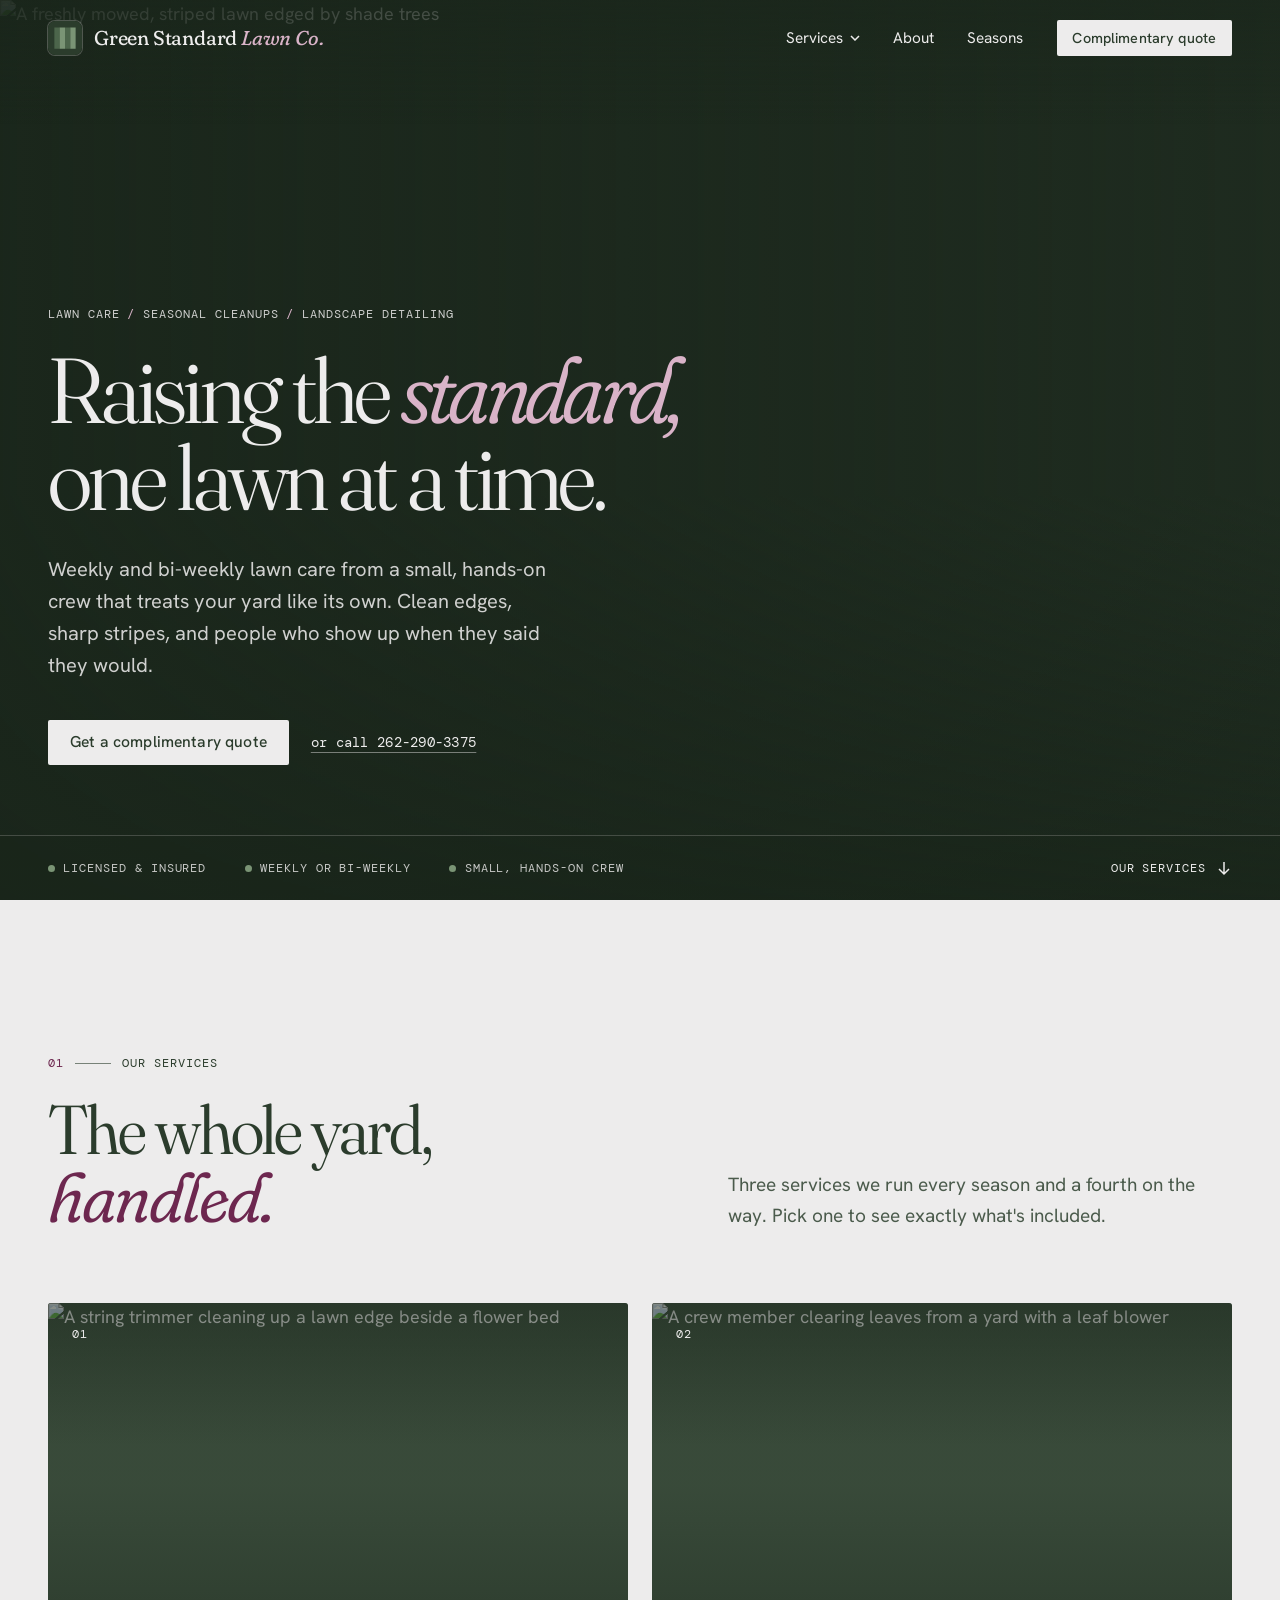
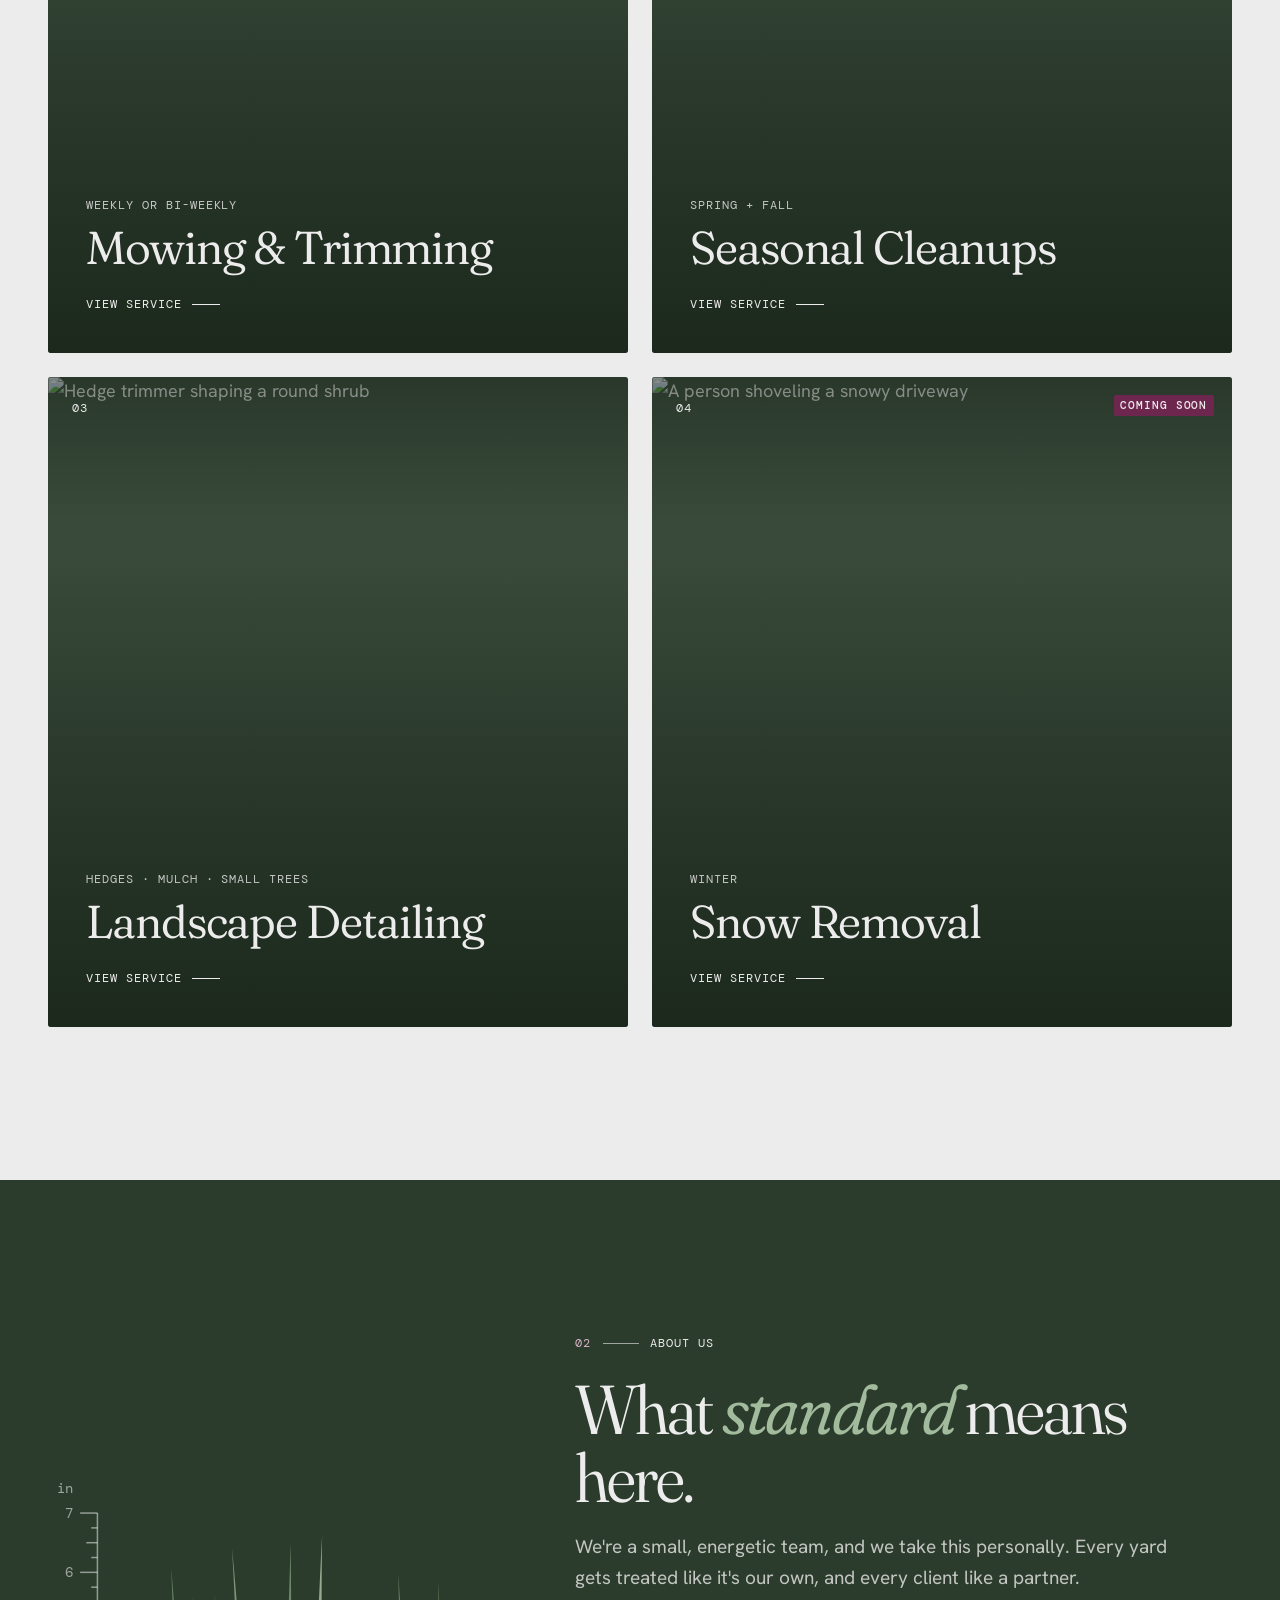
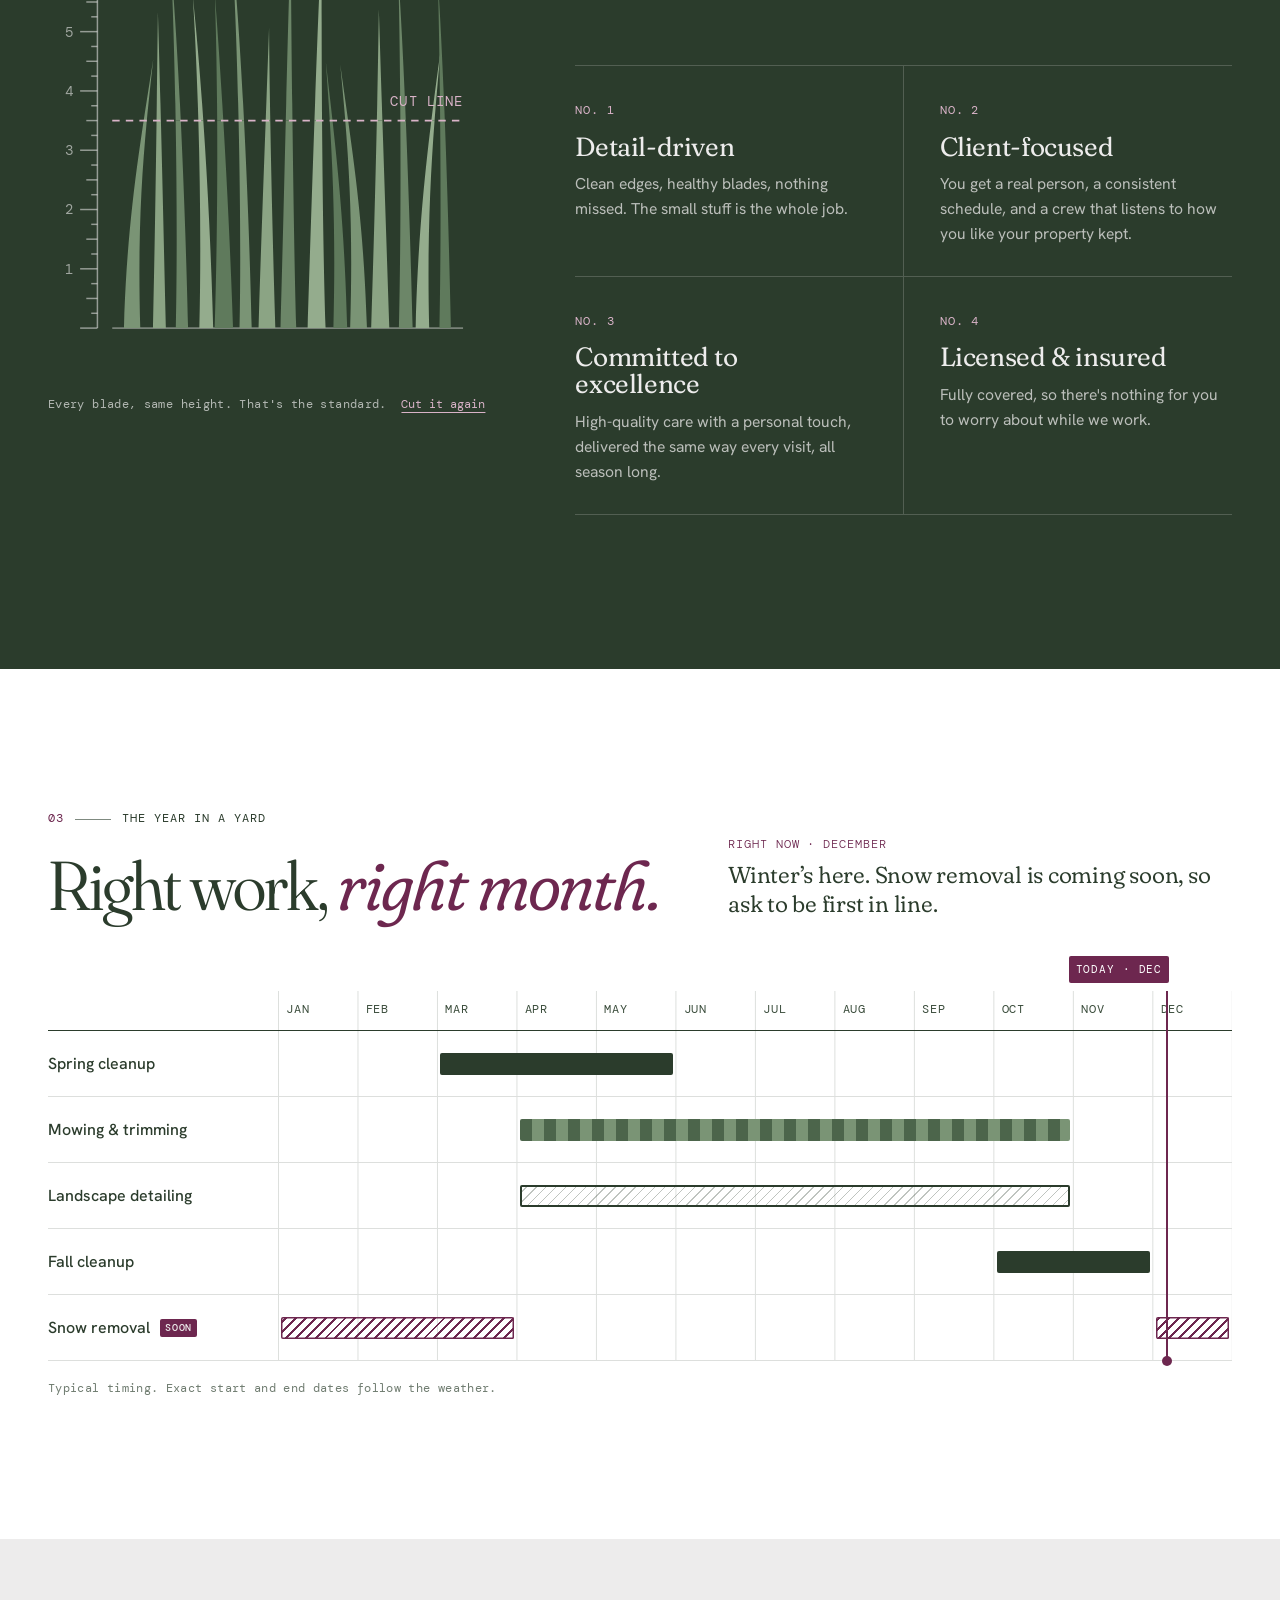
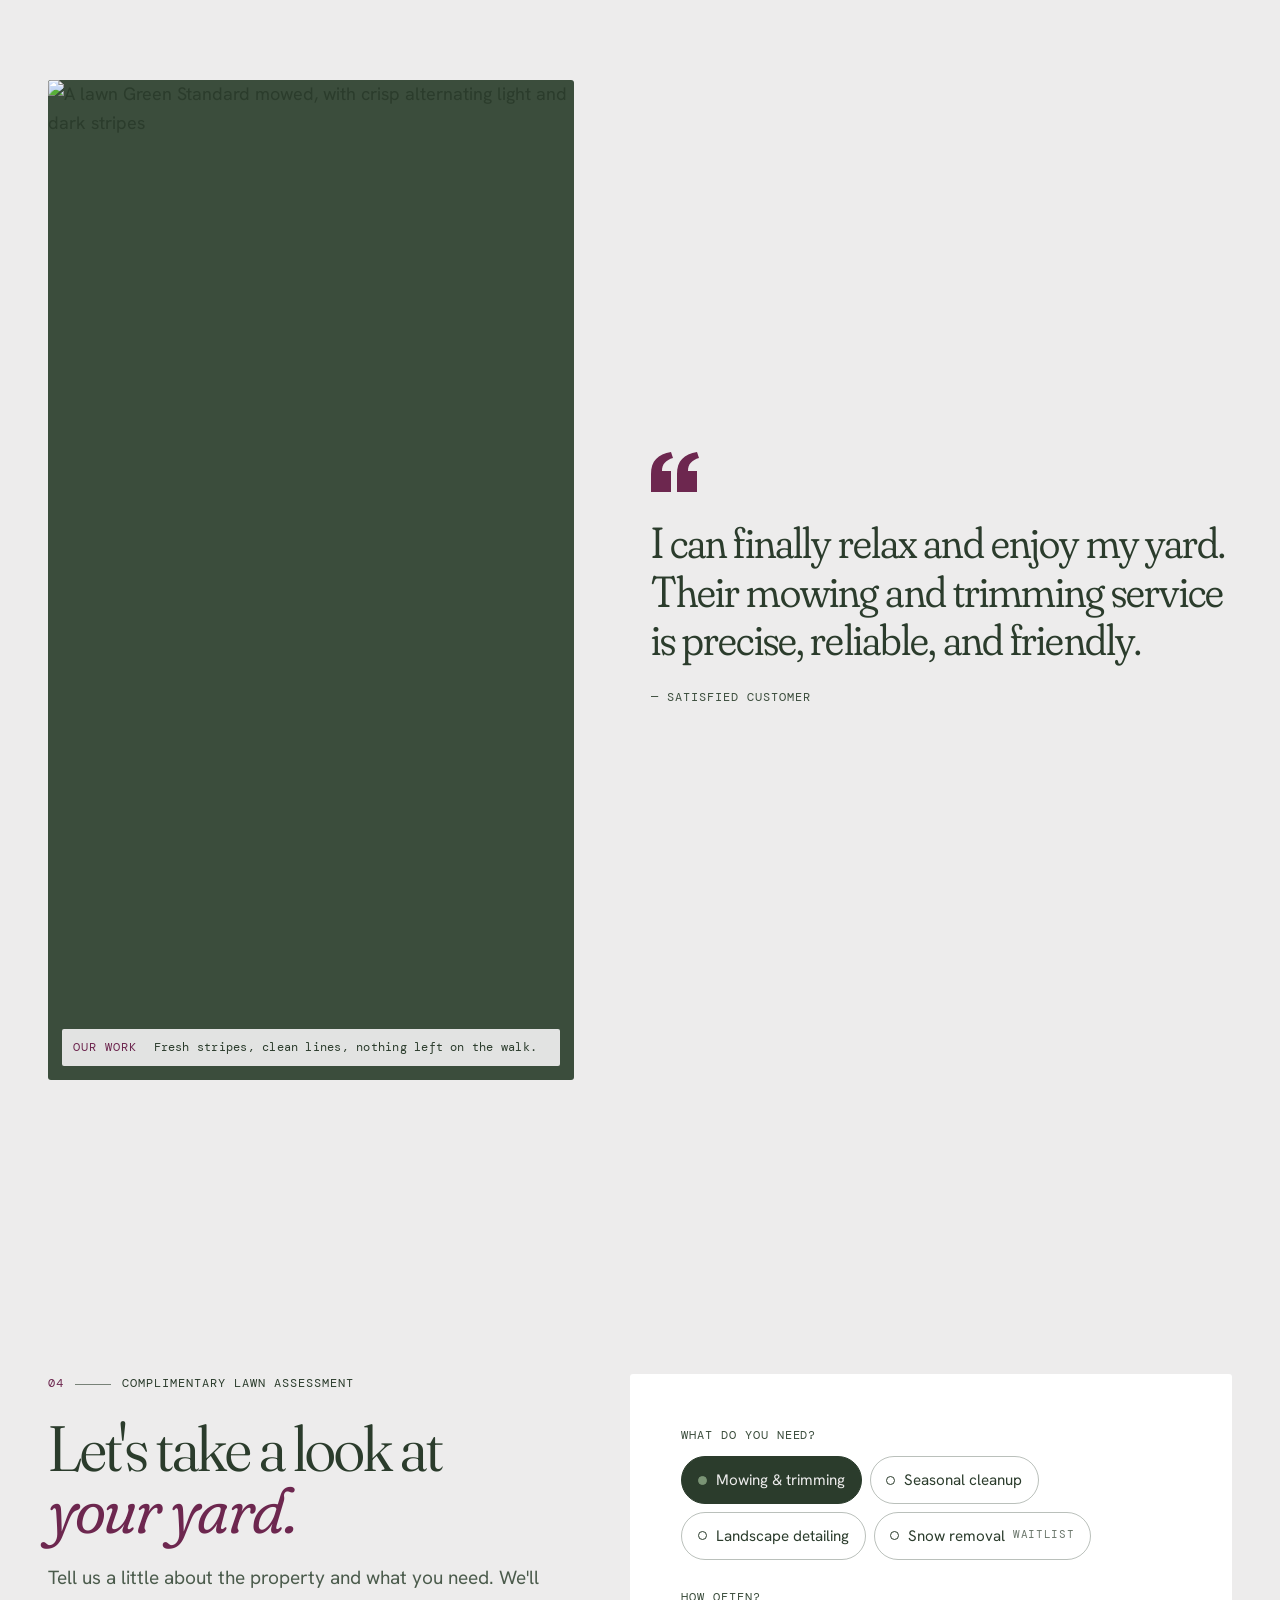
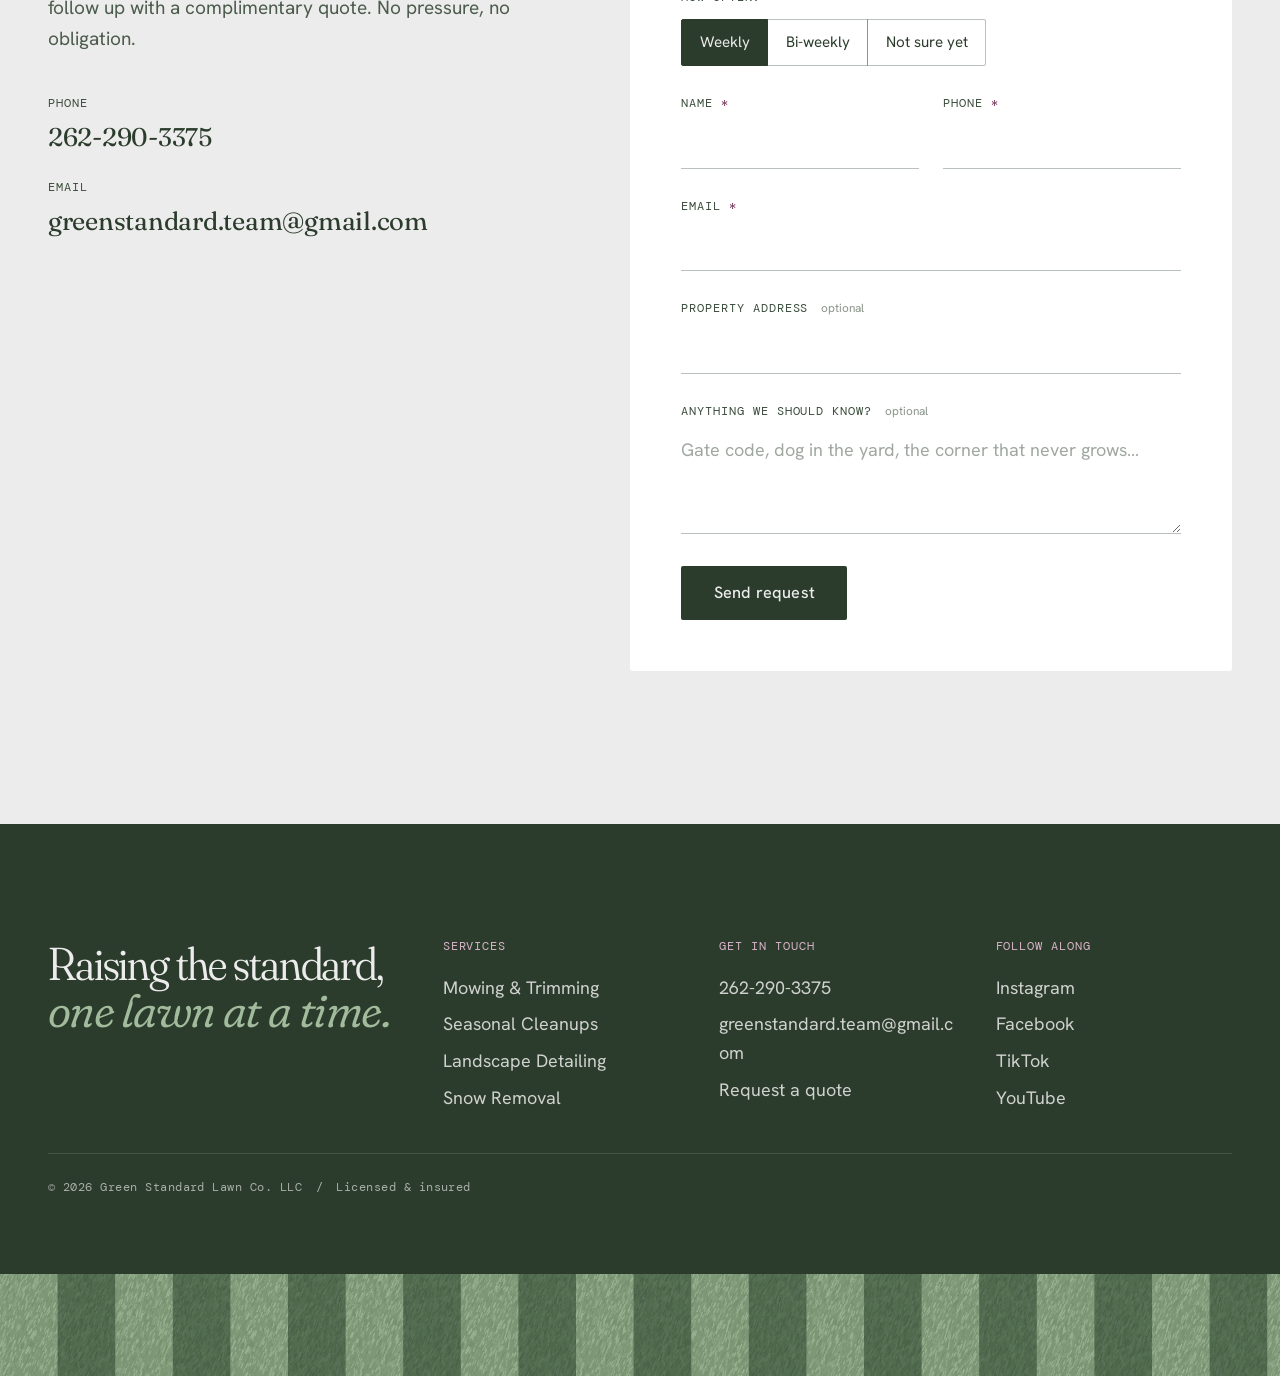
==== commit 3d7eb129: "Photo-led landing page and a page for each service Full-screen photo hero with the header over it, b" ====
--- a/index.html
+++ b/index.html
@@ -8,26 +8,20 @@
   <!-- Preview build: keep it out of search results so it never competes with greenstandardlawn.co -->
   <meta name="robots" content="noindex, nofollow">
   <meta name="theme-color" content="#2B3C2C">
-  <meta property="og:title" content="Green Standard Lawn Co.">
-  <meta property="og:description" content="Raising the standard, one lawn at a time.">
   <link rel="icon" href="assets/favicon.svg" type="image/svg+xml">
   <link rel="preconnect" href="https://fonts.googleapis.com">
   <link rel="preconnect" href="https://fonts.gstatic.com" crossorigin>
+  <link rel="preconnect" href="https://images.unsplash.com">
   <link rel="stylesheet" href="https://fonts.googleapis.com/css2?family=DM+Mono:wght@400;500&family=Fraunces:ital,opsz,wght,SOFT,WONK@0,9..144,300..800,0..100,0..1;1,9..144,300..800,0..100,0..1&family=Hanken+Grotesk:wght@400;500;600&display=swap">
   <link rel="stylesheet" href="css/styles.css">
   <script>document.documentElement.classList.add('js')</script>
 </head>
-<body>
+<body class="page-home">
   <a class="skip" href="#main">Skip to content</a>
-
   <header class="site-header" data-header>
     <div class="wrap header-inner">
-      <a class="brand" href="#top" aria-label="Green Standard Lawn Co., back to top">
-        <svg class="brand-mark" viewBox="0 0 32 32" aria-hidden="true">
-          <rect width="32" height="32" rx="7" fill="#2B3C2C"/>
-          <path d="M6 6h5v20H6zM16 6h5v20h-5z" fill="#4C654B"/>
-          <path d="M11 6h5v20h-5zM21 6h5v20h-5z" fill="#7A9475"/>
-        </svg>
+      <a class="brand" href="index.html" aria-label="Green Standard Lawn Co. home">
+        <svg class="brand-mark" viewBox="0 0 32 32" aria-hidden="true"><rect width="32" height="32" rx="7" fill="#2B3C2C"/><path d="M6 6h5v20H6zM16 6h5v20h-5z" fill="#4C654B"/><path d="M11 6h5v20h-5zM21 6h5v20h-5z" fill="#7A9475"/></svg>
         <span class="brand-name">Green Standard <span>Lawn Co.</span></span>
       </a>
       <button class="menu-toggle" type="button" aria-expanded="false" aria-controls="site-nav" data-menu-toggle>
@@ -35,241 +29,181 @@
         <span class="menu-toggle-label">Menu</span>
       </button>
       <nav class="site-nav" id="site-nav" aria-label="Primary" data-nav>
-        <a href="#services">Services</a>
-        <a href="#seasons">Seasons</a>
-        <a href="#standard">The Standard</a>
-        <a class="btn btn-small" href="#quote">Complimentary quote</a>
+        <div class="nav-dd" data-dd>
+          <button class="nav-dd-btn" type="button" aria-expanded="false" aria-controls="dd-services" data-dd-btn>Services <svg viewBox="0 0 10 6" aria-hidden="true"><path d="M1 1l4 4 4-4" fill="none" stroke="currentColor" stroke-width="1.5"/></svg></button>
+          <div class="nav-dd-panel" id="dd-services">
+            <a href="services/mowing-trimming.html"><span class="dd-thumb"><img src="https://images.unsplash.com/photo-1689728318937-17d24bc0a65c?w=112&h=112&fit=crop&q=72&auto=format" alt="" width="56" height="56" loading="lazy"></span><span><b>Mowing &amp; Trimming</b><small>Weekly or bi-weekly</small></span></a>
+            <a href="services/seasonal-cleanups.html"><span class="dd-thumb"><img src="https://images.unsplash.com/photo-1733286125300-b4c5563295ad?w=112&h=112&fit=crop&q=72&auto=format" alt="" width="56" height="56" loading="lazy"></span><span><b>Seasonal Cleanups</b><small>Spring + fall</small></span></a>
+            <a href="services/landscape-detailing.html"><span class="dd-thumb"><img src="https://images.unsplash.com/photo-1543309959-4d45288d1629?w=112&h=112&fit=crop&q=72&auto=format" alt="" width="56" height="56" loading="lazy"></span><span><b>Landscape Detailing</b><small>Hedges · Mulch · Small trees</small></span></a>
+            <a href="services/snow-removal.html"><span class="dd-thumb"><img src="https://images.unsplash.com/photo-1483385573908-0a2108937c4a?w=112&h=112&fit=crop&q=72&auto=format" alt="" width="56" height="56" loading="lazy"></span><span><b>Snow Removal</b><small>Coming soon</small></span></a>
+            <a class="dd-all" href="index.html#services">See all services</a>
+          </div>
+        </div>
+        <a href="index.html#standard">About</a>
+        <a href="index.html#seasons">Seasons</a>
+        <a class="btn btn-small" href="index.html#quote">Complimentary quote</a>
       </nav>
     </div>
   </header>
 
   <main id="main">
-
-    <!-- ============ HERO ============ -->
-    <section class="hero" id="top">
-      <div class="wrap hero-copy">
-        <p class="eyebrow eyebrow-plain">Mowing &amp; trimming <i>/</i> Seasonal cleanups <i>/</i> Landscape detailing</p>
-        <h1 class="hero-title">
-          <span class="line">Raising the <em>standard,</em></span>
-          <span class="line">one lawn at a time.</span>
-        </h1>
-        <dl class="hero-specs">
-          <div><dt>Schedule</dt><dd>Weekly or bi-weekly</dd></div>
-          <div><dt>Crew</dt><dd>Small and hands-on</dd></div>
-          <div><dt>Coverage</dt><dd>Licensed &amp; insured</dd></div>
-        </dl>
-        <div class="hero-aside">
-          <p>Weekly and bi-weekly lawn care from a small, hands-on crew that treats your yard like its own. Clean edges, sharp stripes, and people who show up when they said they would.</p>
-          <div class="hero-ctas">
-            <a class="btn" href="#quote">Get a complimentary quote</a>
-            <a class="text-link" href="tel:2622903375">or call 262-290-3375</a>
-          </div>
-        </div>
-      </div>
-
-      <figure class="plot" data-plot>
-        <div class="plot-frame">
-          <canvas class="plot-canvas" data-lawn aria-hidden="true"></canvas>
-          <div class="plot-mower" data-mower aria-hidden="true">
-            <svg viewBox="0 0 60 92">
-              <path d="M17 54 13 86M43 54l4 32" stroke="#EDECEC" stroke-width="3.2" stroke-linecap="round" fill="none"/>
-              <path d="M9 87h42" stroke="#EDECEC" stroke-width="4.5" stroke-linecap="round"/>
-              <rect x="1" y="7" width="9" height="15" rx="3.5" fill="#1d2a1e"/>
-              <rect x="50" y="7" width="9" height="15" rx="3.5" fill="#1d2a1e"/>
-              <rect x="1" y="36" width="9" height="15" rx="3.5" fill="#1d2a1e"/>
-              <rect x="50" y="36" width="9" height="15" rx="3.5" fill="#1d2a1e"/>
-              <rect x="7" y="2" width="46" height="54" rx="13" fill="#6D274F"/>
-              <rect x="7" y="2" width="46" height="54" rx="13" fill="none" stroke="#4f1b39" stroke-width="2"/>
-              <circle cx="30" cy="28" r="12" fill="#EDECEC"/>
-              <circle cx="30" cy="28" r="5" fill="#6D274F"/>
-            </svg>
-          </div>
-
-          <div class="plot-hud plot-hud-tl">
-            <span class="hud-chip">Plot 01 &middot; Your yard</span>
-          </div>
-          <div class="plot-hud plot-hud-tr">
-            <span class="hud-chip hud-count"><b data-sqft>0</b> sq ft mowed</span>
-            <svg class="compass" viewBox="0 0 24 24" aria-hidden="true"><path d="M12 3l4 10h-8z" fill="#EDECEC"/><path d="M12 21l-4-8h8z" fill="none" stroke="#EDECEC" stroke-width="1.2"/></svg>
-          </div>
-          <div class="plot-hud plot-hud-bl">
-            <span class="hud-chip hud-hint" data-hint aria-live="polite">Watch the first passes&hellip;</span>
-          </div>
-          <div class="plot-hud plot-hud-br">
-            <button class="hud-btn" type="button" data-automow>Mow it for me</button>
-            <button class="hud-btn hud-btn-ghost" type="button" data-regrow>Let it grow back</button>
-          </div>
-        </div>
-        <figcaption class="plot-caption">
-          <span>Fig. 0</span> Mowing direction sets the stripe. Grass bent away from you catches the light; grass bent toward you looks dark. Try it.
-        </figcaption>
-      </figure>
-    </section>
-
-    <!-- ============ SERVICES ============ -->
-    <section class="services" id="services">
+    <section class="hero-photo" id="top">
+      <img class="hero-img" src="https://images.unsplash.com/photo-1764969370921-7c8df49171cd?w=2400&fit=crop&q=72&auto=format" srcset="https://images.unsplash.com/photo-1764969370921-7c8df49171cd?w=1000&fit=crop&q=72&auto=format 1000w, https://images.unsplash.com/photo-1764969370921-7c8df49171cd?w=1800&fit=crop&q=72&auto=format 1800w, https://images.unsplash.com/photo-1764969370921-7c8df49171cd?w=2600&fit=crop&q=72&auto=format 2600w" sizes="100vw" alt="A freshly mowed, striped lawn edged by shade trees" fetchpriority="high">
+      <div class="hero-shade" aria-hidden="true"></div>
+      <div class="wrap hero-inner">
+        <p class="eyebrow eyebrow-photo">Lawn care <i>/</i> Seasonal cleanups <i>/</i> Landscape detailing</p>
+        <h1 class="display"><span class="line">Raising the <em>standard,</em></span> <span class="line">one lawn at a time.</span></h1>
+        <p class="hero-sub">Weekly and bi-weekly lawn care from a small, hands-on crew that treats your yard like its own. Clean edges, sharp stripes, and people who show up when they said they would.</p>
+        <div class="hero-ctas">
+          <a class="btn btn-light" href="#quote">Get a complimentary quote</a>
+          <a class="text-link text-link-light" href="tel:2622903375">or call 262-290-3375</a>
+        </div>
+      </div>
+      <div class="hero-strip">
+        <div class="wrap hero-strip-inner">
+          <span>Licensed &amp; insured</span>
+          <span>Weekly or bi-weekly</span>
+          <span>Small, hands-on crew</span>
+          <a class="hero-scroll" href="#services">Our services <svg viewBox="0 0 16 16" aria-hidden="true"><path d="M8 2v12M3 9l5 5 5-5" fill="none" stroke="currentColor" stroke-width="1.5"/></svg></a>
+        </div>
+      </div>
+    </section>
+
+    <section class="services-home" id="services">
       <div class="wrap">
-        <header class="section-head" data-reveal>
-          <p class="eyebrow">01 <span>What we do</span></p>
-          <h2>The whole yard, <em>handled.</em></h2>
-          <p class="section-lede">Three services we run every season, and a fourth on the way. Book one or bundle them. Either way it's the same crew and the same standard.</p>
+        <header class="section-head section-head-split" data-reveal>
+          <div>
+            <p class="eyebrow">01 <span>Our services</span></p>
+            <h2>The whole yard, <em>handled.</em></h2>
+          </div>
+          <p class="section-lede">Three services we run every season and a fourth on the way. Pick one to see exactly what's included.</p>
         </header>
-
-        <ol class="service-list">
-          <li class="service" data-reveal>
-            <span class="service-num">01</span>
-            <div class="swatch" aria-hidden="true">
-              <svg viewBox="0 0 96 96"><rect width="96" height="96" fill="#4C654B"/><path d="M0 0h16v96H0zM32 0h16v96H32zM64 0h16v96H64z" fill="#7A9475"/></svg>
-            </div>
-            <div class="service-title">
-              <h3>Mowing &amp; Trimming</h3>
-              <p class="service-meta">Weekly or bi-weekly</p>
-            </div>
-            <p class="service-body">Our core service and the one we obsess over. Precise mowing, every edge trimmed clean, and a steady schedule, so the lawn looks freshly done all season and you never have to think about it.</p>
-          </li>
-
-          <li class="service" data-reveal>
-            <span class="service-num">02</span>
-            <div class="swatch" aria-hidden="true">
-              <svg viewBox="0 0 96 96">
-                <defs><path id="leaf" d="M0 0C5-7 15-7 20 0 15 7 5 7 0 0Z"/></defs>
-                <rect width="96" height="96" fill="#E3E1DC"/>
-                <g fill="#3B4D3C">
-                  <use href="#leaf" transform="translate(10 22) rotate(-20)"/>
-                  <use href="#leaf" transform="translate(58 14) rotate(35)"/>
-                  <use href="#leaf" transform="translate(30 58) rotate(70)"/>
-                  <use href="#leaf" transform="translate(66 66) rotate(-50)"/>
-                </g>
-                <g fill="#6D274F">
-                  <use href="#leaf" transform="translate(40 34) rotate(15) scale(.85)"/>
-                  <use href="#leaf" transform="translate(8 74) rotate(-75) scale(.8)"/>
-                  <use href="#leaf" transform="translate(76 40) rotate(110) scale(.75)"/>
-                </g>
-                <g stroke="#E3E1DC" stroke-width="1"><path d="M12 21.3l18-6.5M60 15l15 11M42 34l17 4.6"/></g>
-              </svg>
-            </div>
-            <div class="service-title">
-              <h3>Seasonal Cleanups</h3>
-              <p class="service-meta">Spring + fall</p>
-            </div>
-            <p class="service-body">In spring we clear leaves, debris, and winter buildup to jump-start healthy growth. In fall we pull the leaves and get the lawn ready for winter. Either way, the property is left looking pristine.</p>
-          </li>
-
-          <li class="service" data-reveal>
-            <span class="service-num">03</span>
-            <div class="swatch" aria-hidden="true">
-              <svg viewBox="0 0 96 96">
-                <rect width="96" height="96" fill="#E3E1DC"/>
-                <g fill="none" stroke="#2B3C2C" stroke-width="2">
-                  <circle cx="34" cy="34" r="20" stroke-dasharray="5 3"/>
-                  <circle cx="34" cy="34" r="12"/>
-                  <path d="M10 82a7 7 0 0 1 14 0 7 7 0 0 1 14 0 7 7 0 0 1 14 0 7 7 0 0 1 14 0 7 7 0 0 1 14 0"/>
-                  <path d="M10 82h70"/>
-                </g>
-                <circle cx="34" cy="34" r="2.6" fill="#6D274F"/>
-                <circle cx="74" cy="30" r="9" fill="none" stroke="#6D274F" stroke-width="2" stroke-dasharray="3 2.4"/>
-              </svg>
-            </div>
-            <div class="service-title">
-              <h3>Landscape Detailing</h3>
-              <p class="service-meta">Hedges &middot; Mulch &middot; Small trees</p>
-            </div>
-            <p class="service-body">Precision hedge trimming, clean mulching, and careful small-tree trimming that brings back the shape and health of your beds and borders. The finishing work that makes a property look cared for.</p>
-          </li>
-
-          <li class="service service-soon" data-reveal>
-            <span class="service-num">04</span>
-            <div class="swatch" aria-hidden="true">
-              <svg viewBox="0 0 96 96">
-                <rect width="96" height="96" fill="#2B3C2C"/>
-                <g fill="#EDECEC">
-                  <circle cx="12" cy="14" r="2"/><circle cx="34" cy="8" r="1.5"/><circle cx="58" cy="18" r="2.2"/><circle cx="82" cy="10" r="1.6"/>
-                  <circle cx="22" cy="36" r="1.6"/><circle cx="46" cy="32" r="2.4"/><circle cx="72" cy="38" r="1.8"/><circle cx="90" cy="30" r="1.4"/>
-                  <circle cx="8" cy="56" r="2.2"/><circle cx="32" cy="60" r="1.5"/><circle cx="56" cy="54" r="1.8"/><circle cx="80" cy="62" r="2.3"/>
-                  <circle cx="18" cy="82" r="1.7"/><circle cx="44" cy="80" r="2.1"/><circle cx="66" cy="86" r="1.5"/><circle cx="88" cy="82" r="1.9"/>
-                </g>
-              </svg>
-            </div>
-            <div class="service-title">
-              <h3>Snow Removal</h3>
-              <p class="service-meta"><span class="tag">Coming soon</span></p>
-            </div>
-            <p class="service-body">Professional snow clearing and winter maintenance. Full details are on the way. Ask about it when you request a quote and we'll put you first in line.</p>
-          </li>
-        </ol>
-      </div>
-    </section>
-
-    <!-- ============ SEASONS ============ -->
+        <ul class="tiles">
+        <li data-reveal>
+          <a class="tile" href="services/mowing-trimming.html">
+            <img src="https://images.unsplash.com/photo-1689728318937-17d24bc0a65c?w=1100&h=1240&fit=crop&q=72&auto=format" alt="A string trimmer cleaning up a lawn edge beside a flower bed" width="1100" height="1240" loading="lazy" decoding="async">
+            <span class="tile-shade" aria-hidden="true"></span>
+            <span class="tile-num">01</span>
+            <span class="tile-body">
+              <span class="tile-meta">Weekly or bi-weekly</span>
+              <h3 class="tile-title">Mowing &amp; Trimming</h3>
+              <span class="tile-desc">Precise mowing, every edge trimmed clean, and a steady schedule all season.</span>
+              <span class="tile-cta">View service</span>
+            </span>
+          </a>
+        </li>
+        <li data-reveal>
+          <a class="tile" href="services/seasonal-cleanups.html">
+            <img src="https://images.unsplash.com/photo-1733286125300-b4c5563295ad?w=1100&h=1240&fit=crop&q=72&auto=format" alt="A crew member clearing leaves from a yard with a leaf blower" width="1100" height="1240" loading="lazy" decoding="async">
+            <span class="tile-shade" aria-hidden="true"></span>
+            <span class="tile-num">02</span>
+            <span class="tile-body">
+              <span class="tile-meta">Spring + fall</span>
+              <h3 class="tile-title">Seasonal Cleanups</h3>
+              <span class="tile-desc">A spring and fall reset that clears the leaves, debris, and winter buildup.</span>
+              <span class="tile-cta">View service</span>
+            </span>
+          </a>
+        </li>
+        <li data-reveal>
+          <a class="tile" href="services/landscape-detailing.html">
+            <img src="https://images.unsplash.com/photo-1543309959-4d45288d1629?w=1100&h=1240&fit=crop&q=72&auto=format" alt="Hedge trimmer shaping a round shrub" width="1100" height="1240" loading="lazy" decoding="async">
+            <span class="tile-shade" aria-hidden="true"></span>
+            <span class="tile-num">03</span>
+            <span class="tile-body">
+              <span class="tile-meta">Hedges · Mulch · Small trees</span>
+              <h3 class="tile-title">Landscape Detailing</h3>
+              <span class="tile-desc">Hedge trimming, clean mulching, and careful small-tree trimming.</span>
+              <span class="tile-cta">View service</span>
+            </span>
+          </a>
+        </li>
+        <li data-reveal>
+          <a class="tile" href="services/snow-removal.html">
+            <img src="https://images.unsplash.com/photo-1483385573908-0a2108937c4a?w=1100&h=1240&fit=crop&q=72&auto=format" alt="A person shoveling a snowy driveway" width="1100" height="1240" loading="lazy" decoding="async">
+            <span class="tile-shade" aria-hidden="true"></span>
+            <span class="tile-num">04</span>
+            <span class="tag tile-tag">Coming soon</span>
+            <span class="tile-body">
+              <span class="tile-meta">Winter</span>
+              <h3 class="tile-title">Snow Removal</h3>
+              <span class="tile-desc">Professional snow clearing and winter maintenance. Details coming soon.</span>
+              <span class="tile-cta">View service</span>
+            </span>
+          </a>
+        </li>
+        </ul>
+      </div>
+    </section>
+
+    <section class="standard" id="standard">
+      <div class="wrap standard-grid">
+        <div class="ruler-wrap">
+          <svg class="ruler" data-ruler viewBox="0 0 340 440" role="img" aria-label="Illustration: grass blades measured against a ruler and cut cleanly at one even height"></svg>
+          <p class="ruler-note">Every blade, same height. That's the standard. <button type="button" class="ruler-again" data-ruler-again>Cut it again</button></p>
+        </div>
+        <div class="standard-copy">
+          <header class="section-head" data-reveal>
+            <p class="eyebrow eyebrow-light">02 <span>About us</span></p>
+            <h2>What <em>standard</em> means here.</h2>
+            <p class="section-lede">We're a small, energetic team, and we take this personally. Every yard gets treated like it's our own, and every client like a partner.</p>
+          </header>
+          <ol class="pillars">
+            <li data-reveal><span class="pillar-num">No. 1</span><h3>Detail-driven</h3><p>Clean edges, healthy blades, nothing missed. The small stuff is the whole job.</p></li>
+            <li data-reveal><span class="pillar-num">No. 2</span><h3>Client-focused</h3><p>You get a real person, a consistent schedule, and a crew that listens to how you like your property kept.</p></li>
+            <li data-reveal><span class="pillar-num">No. 3</span><h3>Committed to excellence</h3><p>High-quality care with a personal touch, delivered the same way every visit, all season long.</p></li>
+            <li data-reveal><span class="pillar-num">No. 4</span><h3>Licensed &amp; insured</h3><p>Fully covered, so there's nothing for you to worry about while we work.</p></li>
+          </ol>
+        </div>
+      </div>
+    </section>
+
     <section class="seasons" id="seasons">
       <div class="wrap">
         <header class="section-head section-head-split" data-reveal>
           <div>
-            <p class="eyebrow">02 <span>The year in a yard</span></p>
+            <p class="eyebrow">03 <span>The year in a yard</span></p>
             <h2>Right work, <em>right month.</em></h2>
           </div>
           <p class="season-now" data-season-now>Lawn care runs on the calendar. Here's when each service usually happens.</p>
         </header>
-
         <div class="almanac" data-almanac data-reveal role="table" aria-label="Typical months for each service">
           <div class="almanac-row almanac-head" role="row">
             <span class="almanac-label" role="columnheader"><span class="sr-only">Service</span></span>
-            <div class="almanac-track" role="presentation">
-              <span role="columnheader">Jan</span><span role="columnheader">Feb</span><span role="columnheader">Mar</span>
-              <span role="columnheader">Apr</span><span role="columnheader">May</span><span role="columnheader">Jun</span>
-              <span role="columnheader">Jul</span><span role="columnheader">Aug</span><span role="columnheader">Sep</span>
-              <span role="columnheader">Oct</span><span role="columnheader">Nov</span><span role="columnheader">Dec</span>
-            </div>
-          </div>
-
-          <div class="almanac-row" role="row">
-            <span class="almanac-label" role="rowheader">Spring cleanup</span>
-            <div class="almanac-track" role="cell" aria-label="March through May">
-              <span class="bar" style="grid-column: 3 / 6"></span>
-            </div>
-          </div>
-          <div class="almanac-row" role="row">
-            <span class="almanac-label" role="rowheader">Mowing &amp; trimming</span>
-            <div class="almanac-track" role="cell" aria-label="April through October">
-              <span class="bar bar-stripes" style="grid-column: 4 / 11"></span>
-            </div>
-          </div>
-          <div class="almanac-row" role="row">
-            <span class="almanac-label" role="rowheader">Landscape detailing</span>
-            <div class="almanac-track" role="cell" aria-label="April through October">
-              <span class="bar bar-outline" style="grid-column: 4 / 11"></span>
-            </div>
-          </div>
-          <div class="almanac-row" role="row">
-            <span class="almanac-label" role="rowheader">Fall cleanup</span>
-            <div class="almanac-track" role="cell" aria-label="October through November">
-              <span class="bar" style="grid-column: 10 / 12"></span>
-            </div>
-          </div>
-          <div class="almanac-row" role="row">
-            <span class="almanac-label" role="rowheader">Snow removal <span class="tag tag-small">Soon</span></span>
-            <div class="almanac-track" role="cell" aria-label="December through March, coming soon">
-              <span class="bar bar-snow" style="grid-column: 1 / 4"></span>
-              <span class="bar bar-snow" style="grid-column: 12 / 13"></span>
-            </div>
-          </div>
-
+            <div class="almanac-track" role="presentation"><span role="columnheader">Jan</span><span role="columnheader">Feb</span><span role="columnheader">Mar</span><span role="columnheader">Apr</span><span role="columnheader">May</span><span role="columnheader">Jun</span><span role="columnheader">Jul</span><span role="columnheader">Aug</span><span role="columnheader">Sep</span><span role="columnheader">Oct</span><span role="columnheader">Nov</span><span role="columnheader">Dec</span></div>
+          </div>
+          <div class="almanac-row" role="row">
+            <span class="almanac-label" role="rowheader"><a href="services/seasonal-cleanups.html">Spring cleanup</a></span>
+            <div class="almanac-track" role="cell" aria-label="March through May"><span class="bar" style="grid-column: 3 / 6"></span></div>
+          </div>
+          <div class="almanac-row" role="row">
+            <span class="almanac-label" role="rowheader"><a href="services/mowing-trimming.html">Mowing &amp; trimming</a></span>
+            <div class="almanac-track" role="cell" aria-label="April through October"><span class="bar bar-stripes" style="grid-column: 4 / 11"></span></div>
+          </div>
+          <div class="almanac-row" role="row">
+            <span class="almanac-label" role="rowheader"><a href="services/landscape-detailing.html">Landscape detailing</a></span>
+            <div class="almanac-track" role="cell" aria-label="April through October"><span class="bar bar-outline" style="grid-column: 4 / 11"></span></div>
+          </div>
+          <div class="almanac-row" role="row">
+            <span class="almanac-label" role="rowheader"><a href="services/seasonal-cleanups.html">Fall cleanup</a></span>
+            <div class="almanac-track" role="cell" aria-label="October through November"><span class="bar" style="grid-column: 10 / 12"></span></div>
+          </div>
+          <div class="almanac-row" role="row">
+            <span class="almanac-label" role="rowheader"><a href="services/snow-removal.html">Snow removal</a> <span class="tag tag-small">Soon</span></span>
+            <div class="almanac-track" role="cell" aria-label="December through March, coming soon"><span class="bar bar-snow" style="grid-column: 1 / 4"></span><span class="bar bar-snow" style="grid-column: 12 / 13"></span></div>
+          </div>
           <div class="almanac-today" data-today aria-hidden="true"><span data-today-label>Today</span></div>
         </div>
         <p class="fine">Typical timing. Exact start and end dates follow the weather.</p>
       </div>
     </section>
 
-    <!-- ============ PROOF ============ -->
-    <section class="proof" aria-label="Our work">
-      <figure class="proof-photo" data-reveal>
-        <img
-          src="https://static.wixstatic.com/media/8dad61_daa49fa82b9f46acb04b4b1fa3ff9be0~mv2.jpeg/v1/fill/w_1800,h_1150,al_c,q_85,enc_auto/lawn-stripes.jpeg"
-          alt="A freshly mowed lawn with crisp alternating light and dark stripes, tall trees behind it"
-          width="1800" height="1150" loading="lazy" decoding="async">
-        <figcaption><span>Fig. 1</span> Our work. Fresh stripes, clean lines, nothing left on the walk.</figcaption>
-      </figure>
-      <div class="wrap">
+    <section class="work" aria-label="Our work">
+      <div class="wrap work-grid">
+        <figure class="work-photo" data-reveal>
+          <img src="https://static.wixstatic.com/media/8dad61_daa49fa82b9f46acb04b4b1fa3ff9be0~mv2.jpeg/v1/fill/w_1000,h_1000,al_c,q_85,enc_auto/lawn-stripes.jpeg" alt="A lawn Green Standard mowed, with crisp alternating light and dark stripes" width="1000" height="1000" loading="lazy" decoding="async">
+          <figcaption><span>Our work</span> Fresh stripes, clean lines, nothing left on the walk.</figcaption>
+        </figure>
         <blockquote class="testimonial" data-reveal>
           <svg class="quote-mark" viewBox="0 0 48 40" aria-hidden="true"><path d="M0 40V22C0 9 7 2 20 0l2 6c-7 2-11 6-11 13h9v21zm26 0V22C26 9 33 2 46 0l2 6c-7 2-11 6-11 13h9v21z" fill="currentColor"/></svg>
           <p>I can finally relax and enjoy my yard. Their mowing and trimming service is precise, reliable, and friendly.</p>
@@ -278,47 +212,6 @@
       </div>
     </section>
 
-    <!-- ============ THE STANDARD ============ -->
-    <section class="standard" id="standard">
-      <div class="wrap standard-grid">
-        <div class="ruler-wrap" data-ruler-wrap>
-          <svg class="ruler" data-ruler viewBox="0 0 340 440" role="img" aria-label="Illustration: grass blades measured against a ruler and cut cleanly at one even height"></svg>
-          <p class="ruler-note">Every blade, same height. That's the standard. <button type="button" class="ruler-again" data-ruler-again>Cut it again</button></p>
-        </div>
-
-        <div class="standard-copy">
-          <header class="section-head" data-reveal>
-            <p class="eyebrow eyebrow-light">03 <span>The Green Standard</span></p>
-            <h2>What <em>standard</em> means here.</h2>
-            <p class="section-lede">We're a small, energetic team, and we take this personally. Every yard gets treated like it's our own, and every client like a partner.</p>
-          </header>
-          <ol class="pillars">
-            <li data-reveal>
-              <span class="pillar-num">No. 1</span>
-              <h3>Detail-driven</h3>
-              <p>Clean edges, healthy blades, nothing missed. The small stuff is the whole job.</p>
-            </li>
-            <li data-reveal>
-              <span class="pillar-num">No. 2</span>
-              <h3>Client-focused</h3>
-              <p>You get a real person, a consistent schedule, and a crew that listens to how you like your property kept.</p>
-            </li>
-            <li data-reveal>
-              <span class="pillar-num">No. 3</span>
-              <h3>Committed to excellence</h3>
-              <p>High-quality care with a personal touch, delivered the same way every visit, all season long.</p>
-            </li>
-            <li data-reveal>
-              <span class="pillar-num">No. 4</span>
-              <h3>Licensed &amp; insured</h3>
-              <p>Fully covered, so there's nothing for you to worry about while we work.</p>
-            </li>
-          </ol>
-        </div>
-      </div>
-    </section>
-
-    <!-- ============ QUOTE ============ -->
     <section class="quote" id="quote">
       <div class="wrap quote-grid">
         <div class="quote-intro" data-reveal>
@@ -332,25 +225,23 @@
         </div>
 
         <form class="quote-form" data-quote-form novalidate data-reveal>
-          <fieldset class="chips">
+          <fieldset>
             <legend>What do you need?</legend>
             <div class="chip-set">
-            <label><input type="checkbox" name="services" value="Mowing & trimming" checked><span>Mowing &amp; trimming</span></label>
-            <label><input type="checkbox" name="services" value="Seasonal cleanup"><span>Seasonal cleanup</span></label>
-            <label><input type="checkbox" name="services" value="Landscape detailing"><span>Landscape detailing</span></label>
-            <label><input type="checkbox" name="services" value="Snow removal (waitlist)"><span>Snow removal <small>waitlist</small></span></label>
+              <label><input type="checkbox" name="services" value="Mowing & trimming" data-chip="mowing" checked><span>Mowing &amp; trimming</span></label>
+              <label><input type="checkbox" name="services" value="Seasonal cleanup" data-chip="cleanup"><span>Seasonal cleanup</span></label>
+              <label><input type="checkbox" name="services" value="Landscape detailing" data-chip="detailing"><span>Landscape detailing</span></label>
+              <label><input type="checkbox" name="services" value="Snow removal (waitlist)" data-chip="snow"><span>Snow removal <small>waitlist</small></span></label>
             </div>
           </fieldset>
-
-          <fieldset class="segmented">
+          <fieldset>
             <legend>How often?</legend>
             <div class="seg-set">
-            <label><input type="radio" name="frequency" value="Weekly" checked><span>Weekly</span></label>
-            <label><input type="radio" name="frequency" value="Bi-weekly"><span>Bi-weekly</span></label>
-            <label><input type="radio" name="frequency" value="Not sure yet"><span>Not sure yet</span></label>
+              <label><input type="radio" name="frequency" value="Weekly" checked><span>Weekly</span></label>
+              <label><input type="radio" name="frequency" value="Bi-weekly"><span>Bi-weekly</span></label>
+              <label><input type="radio" name="frequency" value="Not sure yet"><span>Not sure yet</span></label>
             </div>
           </fieldset>
-
           <div class="field-row">
             <label class="field">
               <span class="field-label">Name <abbr title="required">*</abbr></span>
@@ -376,7 +267,6 @@
             <span class="field-label">Anything we should know? <em>optional</em></span>
             <textarea name="notes" rows="3" placeholder="Gate code, dog in the yard, the corner that never grows&hellip;"></textarea>
           </label>
-
           <div class="form-foot">
             <button class="btn btn-large" type="submit">Send request</button>
             <p class="form-status" data-form-status role="status" aria-live="polite"></p>
@@ -386,14 +276,21 @@
     </section>
   </main>
 
-  <!-- ============ FOOTER ============ -->
   <footer class="site-footer">
     <div class="wrap footer-grid">
       <p class="footer-tag">Raising the standard,<br><em>one lawn at a time.</em></p>
       <div class="footer-col">
+        <h2 class="footer-h">Services</h2>
+        <a href="services/mowing-trimming.html">Mowing &amp; Trimming</a>
+        <a href="services/seasonal-cleanups.html">Seasonal Cleanups</a>
+        <a href="services/landscape-detailing.html">Landscape Detailing</a>
+        <a href="services/snow-removal.html">Snow Removal</a>
+      </div>
+      <div class="footer-col">
         <h2 class="footer-h">Get in touch</h2>
         <a href="tel:2622903375">262-290-3375</a>
         <a href="mailto:greenstandard.team@gmail.com">greenstandard.team@gmail.com</a>
+        <a href="index.html#quote">Request a quote</a>
       </div>
       <div class="footer-col">
         <h2 class="footer-h">Follow along</h2>
--- a/css/styles.css
+++ b/css/styles.css
@@ -1,30 +1,30 @@
 /* ==========================================================================
    Green Standard Lawn Co.
-   Palette is taken straight from the original site:
+   Palette from the original site:
    forest #2B3C2C · moss #3B4D3C · bone #EDECEC · white · plum #6D274F
-   Lawn greens below are tints of moss, so everything stays in one family.
+   Lawn greens are tints of moss, so everything stays in one family.
    ========================================================================== */
 
 :root {
   --forest: #2B3C2C;
-  --forest-deep: #223123;
+  --forest-deep: #1F2C20;
   --moss: #3B4D3C;
   --bone: #EDECEC;
   --bone-2: #E3E1DC;
   --white: #FFFFFF;
   --plum: #6D274F;
-  --plum-deep: #561D3E;
-  --plum-tint: #CFA3BC;
+  --plum-tint: #D9B3C8;
 
   --lawn-light: #7A9475;
   --lawn-dark: #4C654B;
-  --sage-on-dark: #9CB496;
+  --sage-on-dark: #A3BB9D;
 
   --ink: var(--forest);
   --ink-soft: #4B5B4C;
   --rule: rgba(43, 60, 44, 0.16);
   --rule-strong: rgba(43, 60, 44, 0.32);
-  --rule-on-dark: rgba(237, 236, 236, 0.18);
+  --rule-on-dark: rgba(237, 236, 236, 0.2);
+  --shade: 26, 38, 27;
 
   --f-display: "Fraunces", Georgia, "Times New Roman", serif;
   --f-body: "Hanken Grotesk", "Segoe UI", system-ui, -apple-system, sans-serif;
@@ -32,7 +32,7 @@
 
   --gutter: clamp(16px, 4vw, 48px);
   --maxw: 1280px;
-  --header-h: 72px;
+  --header-h: 76px;
   --ease: cubic-bezier(0.2, 0.7, 0.2, 1);
 }
 
@@ -87,8 +87,17 @@
 .eyebrow span::before { content: ""; width: 36px; height: 1px; background: currentColor; opacity: 0.6; }
 .eyebrow-light { color: var(--plum-tint); }
 .eyebrow-light span { color: var(--bone); }
-.eyebrow-plain { color: var(--moss); flex-wrap: wrap; gap: 0.6em; }
-.eyebrow-plain i { font-style: normal; color: var(--plum); }
+.eyebrow-photo { color: rgba(237, 236, 236, 0.85); flex-wrap: wrap; gap: 0.6em; }
+.eyebrow-photo i { font-style: normal; color: var(--plum-tint); }
+
+.display {
+  font-weight: 340;
+  line-height: 0.94;
+  letter-spacing: -0.04em;
+  font-variation-settings: "SOFT" 30, "WONK" 0, "opsz" 144;
+}
+.display em { padding-right: 0.04em; }
+.display .line { display: block; }
 
 .btn {
   position: relative;
@@ -119,10 +128,11 @@
   transform: translateX(-101%);
   transition: transform 0.6s var(--ease);
 }
-.btn:hover { background: var(--plum); }
+.btn:hover { background: var(--plum); color: var(--bone); }
 .btn:hover::before { transform: translateX(0); }
 .btn-small { padding: 0.75em 1.1em; font-size: 0.9rem; }
 .btn-large { padding: 1.15em 2em; font-size: 1.02rem; }
+.btn-light { background: var(--bone); color: var(--forest); }
 
 .text-link {
   font-family: var(--f-mono);
@@ -135,6 +145,8 @@
   transition: text-decoration-color 0.2s;
 }
 .text-link:hover { text-decoration-color: var(--plum); }
+.text-link-light { color: var(--bone); text-decoration-color: rgba(237, 236, 236, 0.45); }
+.text-link-light:hover { text-decoration-color: var(--bone); }
 
 .tag {
   display: inline-block;
@@ -158,46 +170,65 @@
   font-variation-settings: "SOFT" 40, "opsz" 144;
 }
 .section-head h2 em { color: var(--plum); }
+.section-head-split {
+  max-width: none;
+  display: grid;
+  grid-template-columns: minmax(0, 1.1fr) minmax(0, 0.9fr);
+  gap: 28px 64px;
+  align-items: end;
+}
 .section-lede { margin-top: 1.3rem; max-width: 56ch; color: var(--ink-soft); font-size: 1.06em; }
+.section-head-split .section-lede { margin-top: 0; }
 .fine { margin-top: 18px; font-family: var(--f-mono); font-size: 0.74rem; letter-spacing: 0.03em; color: var(--ink-soft); opacity: 0.8; }
 
 /* ---------- reveal on scroll ---------- */
 .js [data-reveal] { opacity: 0; transform: translateY(26px); transition: opacity 0.9s var(--ease), transform 0.9s var(--ease); }
 .js [data-reveal].is-in { opacity: 1; transform: none; }
-.service-list .service:nth-child(2) { transition-delay: 0.06s; }
-.service-list .service:nth-child(3) { transition-delay: 0.12s; }
-.service-list .service:nth-child(4) { transition-delay: 0.18s; }
-.pillars li:nth-child(2) { transition-delay: 0.08s; }
-.pillars li:nth-child(3) { transition-delay: 0.16s; }
-.pillars li:nth-child(4) { transition-delay: 0.24s; }
-
-/* ==========================================================================
-   Header
+.tiles li:nth-child(2), .included li:nth-child(2), .pillars li:nth-child(2) { transition-delay: 0.08s; }
+.tiles li:nth-child(3), .included li:nth-child(3), .pillars li:nth-child(3) { transition-delay: 0.16s; }
+.tiles li:nth-child(4), .pillars li:nth-child(4) { transition-delay: 0.24s; }
+
+/* ==========================================================================
+   Header: sits over the photo, turns solid once you scroll
    ========================================================================== */
 .site-header {
-  position: sticky;
+  position: fixed;
   top: 0;
+  left: 0;
+  right: 0;
   z-index: 50;
-  background: var(--bone);
+  color: var(--bone);
   border-bottom: 1px solid transparent;
-  transition: border-color 0.3s;
-}
-.site-header.is-scrolled { border-bottom-color: var(--rule); }
+  transition: background-color 0.35s var(--ease), color 0.35s var(--ease), border-color 0.35s;
+}
+.site-header::before {
+  content: "";
+  position: absolute;
+  inset: 0 0 -48px;
+  z-index: -1;
+  background: linear-gradient(rgba(var(--shade), 0.55), rgba(var(--shade), 0));
+  pointer-events: none;
+  transition: opacity 0.35s;
+}
+.site-header.is-solid { background: var(--bone); color: var(--forest); border-bottom-color: var(--rule); }
+.site-header.is-solid::before { opacity: 0; }
 .header-inner { display: flex; align-items: center; justify-content: space-between; gap: 24px; height: var(--header-h); }
 .brand { display: inline-flex; align-items: center; gap: 12px; text-decoration: none; }
-.brand-mark { width: 32px; height: 32px; flex: none; }
+.brand-mark { width: 34px; height: 34px; flex: none; box-shadow: 0 0 0 1px rgba(237, 236, 236, 0.25); border-radius: 7px; }
+.is-solid .brand-mark { box-shadow: none; }
 .brand-name {
   font-family: var(--f-display);
-  font-size: 1.22rem;
+  font-size: 1.25rem;
   letter-spacing: -0.01em;
   white-space: nowrap;
   font-variation-settings: "SOFT" 100, "opsz" 24;
 }
-.brand-name span { font-style: italic; color: var(--plum); font-variation-settings: "SOFT" 100, "WONK" 1, "opsz" 24; }
+.brand-name span { font-style: italic; color: var(--plum-tint); font-variation-settings: "SOFT" 100, "WONK" 1, "opsz" 24; transition: color 0.35s; }
+.is-solid .brand-name span { color: var(--plum); }
 
 .site-nav { display: flex; align-items: center; gap: clamp(18px, 2.6vw, 38px); }
-.site-nav a:not(.btn) { position: relative; padding: 4px 0; font-size: 0.95rem; text-decoration: none; }
-.site-nav a:not(.btn)::after {
+.site-nav > a:not(.btn), .nav-dd-btn { position: relative; padding: 4px 0; font-size: 0.96rem; text-decoration: none; }
+.site-nav > a:not(.btn)::after, .nav-dd-btn::after {
   content: "";
   position: absolute;
   left: 0; right: 0; bottom: -3px;
@@ -207,7 +238,41 @@
   transform-origin: left;
   transition: transform 0.4s var(--ease);
 }
-.site-nav a:not(.btn):hover::after { transform: scaleX(1); }
+.site-nav > a:not(.btn):hover::after, .nav-dd-btn:hover::after, .nav-dd-btn[aria-expanded="true"]::after { transform: scaleX(1); }
+.site-nav .btn { background: var(--bone); color: var(--forest); }
+.is-solid .site-nav .btn { background: var(--forest); color: var(--bone); }
+.site-nav .btn:hover { background: var(--plum); color: var(--bone); }
+
+/* services dropdown */
+.nav-dd { position: relative; }
+.nav-dd-btn { display: inline-flex; align-items: center; gap: 7px; border: 0; background: none; color: inherit; cursor: pointer; }
+.nav-dd-btn svg { width: 10px; height: 6px; transition: transform 0.3s var(--ease); }
+.nav-dd-btn[aria-expanded="true"] svg { transform: rotate(180deg); }
+.nav-dd-panel {
+  position: absolute;
+  top: calc(100% + 20px);
+  left: 50%;
+  width: 380px;
+  padding: 8px;
+  border-radius: 3px;
+  background: var(--bone);
+  color: var(--forest);
+  box-shadow: 0 24px 50px rgba(var(--shade), 0.28), 0 0 0 1px rgba(var(--shade), 0.06);
+  opacity: 0;
+  visibility: hidden;
+  transform: translate(-50%, 8px);
+  transition: opacity 0.22s var(--ease), transform 0.22s var(--ease), visibility 0.22s;
+}
+.nav-dd-panel::before { content: ""; position: absolute; left: 0; right: 0; top: -20px; height: 20px; }
+.nav-dd.is-open .nav-dd-panel { opacity: 1; visibility: visible; transform: translate(-50%, 0); }
+.nav-dd-panel a { display: grid; grid-template-columns: 56px minmax(0, 1fr); gap: 14px; align-items: center; padding: 8px; border-radius: 2px; text-decoration: none; transition: background-color 0.2s; }
+.nav-dd-panel a:hover, .nav-dd-panel a:focus-visible { background: var(--white); }
+.dd-thumb { width: 56px; height: 56px; overflow: hidden; border-radius: 2px; background: var(--moss); }
+.dd-thumb img { width: 100%; height: 100%; object-fit: cover; }
+.nav-dd-panel b { display: block; font-family: var(--f-display); font-size: 1.15rem; font-weight: 400; letter-spacing: -0.01em; line-height: 1.2; }
+.nav-dd-panel small { font-family: var(--f-mono); font-size: 0.68rem; letter-spacing: 0.06em; text-transform: uppercase; color: var(--moss); }
+.nav-dd-panel .dd-all { display: block; margin-top: 4px; padding: 12px 8px 6px; border-top: 1px solid var(--rule); font-family: var(--f-mono); font-size: 0.74rem; letter-spacing: 0.08em; text-transform: uppercase; color: var(--plum); }
+.nav-dd-panel .dd-all:hover { background: none; text-decoration: underline; text-underline-offset: 0.3em; }
 
 .menu-toggle {
   display: none;
@@ -216,7 +281,7 @@
   padding: 8px 0 8px 8px;
   border: 0;
   background: none;
-  color: var(--forest);
+  color: inherit;
   font: 500 0.82rem/1 var(--f-mono);
   letter-spacing: 0.08em;
   text-transform: uppercase;
@@ -226,303 +291,100 @@
 .menu-toggle[aria-expanded="true"] .menu-toggle-bars { transform: scaleY(0.4); }
 
 /* ==========================================================================
-   Hero
-   ========================================================================== */
-.hero { padding-top: clamp(36px, 6vw, 88px); }
-.hero-copy { display: grid; grid-template-columns: repeat(12, minmax(0, 1fr)); column-gap: 24px; }
-.hero-copy .eyebrow { grid-column: 1 / -1; }
-.hero-title {
-  grid-column: 1 / -1;
-  margin-bottom: clamp(28px, 4vw, 52px);
-  font-size: clamp(2.9rem, 8.6vw, 8.4rem);
-  font-weight: 340;
-  line-height: 0.93;
-  letter-spacing: -0.04em;
-  font-variation-settings: "SOFT" 30, "WONK" 0, "opsz" 144;
-}
-.hero-title .line { display: block; }
-.hero-title em { color: var(--plum); padding-right: 0.04em; }
-.js .hero-title .line { animation: rise 1s var(--ease) both; }
-.js .hero-title .line + .line { animation-delay: 0.09s; }
-.js .hero-aside { animation: rise 1s var(--ease) 0.2s both; }
-@keyframes rise { from { opacity: 0; transform: translateY(0.35em); } to { opacity: 1; transform: none; } }
-
-.hero-aside { grid-column: 7 / -1; grid-row: 3; display: grid; gap: 26px; padding-bottom: clamp(36px, 5vw, 64px); }
-.hero-specs { grid-column: 1 / 6; grid-row: 3; align-self: start; margin: 6px 0 0; border-top: 1px solid var(--forest); }
-.hero-specs div { display: grid; grid-template-columns: 7.5em 1fr; gap: 12px; padding: 11px 0; border-bottom: 1px solid var(--rule); }
-.hero-specs dt { font-family: var(--f-mono); font-size: 0.74rem; letter-spacing: 0.08em; text-transform: uppercase; color: var(--plum); padding-top: 0.2em; }
-.hero-specs dd { margin: 0; font-size: 0.98rem; }
-.js .hero-specs { animation: rise 1s var(--ease) 0.28s both; }
-.hero-aside > p { font-size: 1.1em; color: var(--ink-soft); max-width: 46ch; }
-.hero-ctas { display: flex; flex-wrap: wrap; align-items: center; gap: 14px 22px; }
-
-/* ---------- the plot ---------- */
-.plot { width: min(1600px, 100% - 2 * var(--gutter)); margin: 0 auto; }
-/* surveyor's ticks along the top edge */
-.plot::before {
-  content: "";
+   Photo hero (home) and photo banner (service pages)
+   ========================================================================== */
+.hero-photo, .banner { position: relative; display: flex; align-items: flex-end; overflow: hidden; background: var(--forest-deep); color: var(--bone); isolation: isolate; }
+.hero-photo { min-height: max(640px, 100svh); }
+.banner { min-height: clamp(460px, 68vh, 680px); }
+.hero-img, .banner-img { position: absolute; inset: 0; z-index: -2; width: 100%; height: 100%; object-fit: cover; filter: saturate(0.9) contrast(1.02); }
+.js .hero-img, .js .banner-img { animation: drift 22s cubic-bezier(0.25, 0.6, 0.3, 1) both; }
+@keyframes drift { from { transform: scale(1.1); } to { transform: scale(1); } }
+.hero-shade, .banner-shade { position: absolute; inset: 0; z-index: -1; }
+.hero-shade {
+  background:
+    linear-gradient(90deg, rgba(var(--shade), 0.85) 0%, rgba(var(--shade), 0.55) 42%, rgba(var(--shade), 0.12) 100%),
+    linear-gradient(0deg, rgba(var(--shade), 0.75) 0%, rgba(var(--shade), 0) 45%);
+}
+.banner-shade {
+  background:
+    linear-gradient(0deg, rgba(var(--shade), 0.9) 0%, rgba(var(--shade), 0.3) 55%, rgba(var(--shade), 0.4) 100%),
+    linear-gradient(90deg, rgba(var(--shade), 0.5), rgba(var(--shade), 0) 70%);
+}
+.hero-inner { padding: calc(var(--header-h) + 64px) 0 clamp(120px, 15vh, 168px); }
+.hero-photo .display { font-size: clamp(3.1rem, 7.2vw, 7.4rem); }
+.hero-photo .display em, .banner .display em { color: var(--plum-tint); }
+.js .hero-photo .display .line { animation: rise 1.1s var(--ease) both; }
+.js .hero-photo .display .line + .line { animation-delay: 0.1s; }
+.js .hero-sub, .js .hero-ctas { animation: rise 1.1s var(--ease) 0.22s both; }
+.js .hero-ctas { animation-delay: 0.32s; }
+@keyframes rise { from { opacity: 0; transform: translateY(0.4em); } to { opacity: 1; transform: none; } }
+.hero-sub { max-width: 46ch; margin-top: clamp(22px, 3vw, 32px); font-size: 1.12em; color: rgba(237, 236, 236, 0.86); }
+.hero-ctas { display: flex; flex-wrap: wrap; align-items: center; gap: 14px 22px; margin-top: clamp(26px, 3.4vw, 38px); }
+
+.hero-strip { position: absolute; left: 0; right: 0; bottom: 0; border-top: 1px solid var(--rule-on-dark); background: rgba(var(--shade), 0.35); }
+.hero-strip-inner { display: flex; align-items: center; gap: clamp(18px, 3vw, 44px); min-height: 64px; font-family: var(--f-mono); font-size: 0.74rem; letter-spacing: 0.08em; text-transform: uppercase; color: rgba(237, 236, 236, 0.82); }
+.hero-strip-inner > span { display: inline-flex; align-items: center; gap: 0.7em; }
+.hero-strip-inner > span::before { content: ""; width: 7px; height: 7px; border-radius: 50%; background: var(--lawn-light); }
+.hero-scroll { margin-left: auto; display: inline-flex; align-items: center; gap: 10px; text-decoration: none; color: var(--bone); }
+.hero-scroll svg { width: 16px; height: 16px; transition: transform 0.3s var(--ease); }
+.hero-scroll:hover svg { transform: translateY(3px); }
+
+.banner-inner { padding: calc(var(--header-h) + 56px) 0 clamp(52px, 7vw, 88px); }
+.crumbs { display: flex; flex-wrap: wrap; gap: 0.7em; margin-bottom: clamp(28px, 4vw, 44px); font-family: var(--f-mono); font-size: 0.74rem; letter-spacing: 0.08em; text-transform: uppercase; color: rgba(237, 236, 236, 0.75); }
+.crumbs a { text-decoration: none; }
+.crumbs a:hover { color: var(--bone); text-decoration: underline; text-underline-offset: 0.3em; }
+.crumbs i { font-style: normal; color: var(--plum-tint); }
+.crumbs [aria-current] { color: var(--bone); }
+.banner-meta { margin-bottom: 18px; font-family: var(--f-mono); font-size: 0.78rem; letter-spacing: 0.08em; text-transform: uppercase; color: var(--plum-tint); }
+.banner .display { font-size: clamp(3rem, 8.2vw, 7.4rem); }
+
+/* ==========================================================================
+   Service tiles
+   ========================================================================== */
+.services-home { padding: clamp(96px, 12vw, 168px) 0; }
+.tiles { list-style: none; margin: 0; padding: 0; display: grid; grid-template-columns: repeat(2, minmax(0, 1fr)); gap: clamp(14px, 2vw, 24px); }
+.tiles-3 { grid-template-columns: repeat(3, minmax(0, 1fr)); }
+.tile {
+  position: relative;
   display: block;
-  height: 14px;
-  margin-bottom: 8px;
-  background:
-    repeating-linear-gradient(90deg, var(--forest) 0 1px, transparent 1px 10%) left bottom / 100% 14px no-repeat,
-    repeating-linear-gradient(90deg, var(--forest) 0 1px, transparent 1px 2%) left bottom / 100% 6px no-repeat;
-  opacity: 0.45;
-}
-.plot-frame {
-  position: relative;
-  height: clamp(360px, 50vw, 640px);
+  aspect-ratio: 1 / 1.12;
+  overflow: hidden;
   border-radius: 3px;
-  overflow: hidden;
   background: var(--moss);
-  box-shadow: inset 0 0 0 1px rgba(0, 0, 0, 0.08);
-}
-.plot-frame::after {
-  content: "";
+  color: var(--bone);
+  text-decoration: none;
+  isolation: isolate;
+}
+.tiles-3 .tile { aspect-ratio: 1 / 1.18; }
+.tile img { position: absolute; inset: 0; z-index: -2; width: 100%; height: 100%; object-fit: cover; filter: saturate(0.85); transition: transform 1.2s var(--ease), filter 0.6s; }
+.tile-shade {
   position: absolute;
   inset: 0;
-  pointer-events: none;
-  box-shadow: inset 0 0 90px rgba(20, 30, 21, 0.35);
-}
-.plot-canvas { position: absolute; inset: 0; width: 100%; height: 100%; touch-action: pan-y; }
-@media (hover: hover) and (pointer: fine) {
-  .plot-canvas { cursor: none; }
-}
-.plot-mower {
-  position: absolute;
-  left: 0; top: 0;
-  z-index: 2;
-  width: 72px;
-  pointer-events: none;
-  opacity: 0;
-  transform-origin: 50% 30.4%;
-  will-change: transform;
-  transition: opacity 0.25s;
-  filter: drop-shadow(0 8px 6px rgba(15, 22, 16, 0.35));
-}
-.plot-mower svg { width: 100%; height: auto; }
-.plot-mower.is-on { opacity: 1; }
-
-.plot-hud { position: absolute; z-index: 3; display: flex; align-items: center; gap: 8px; pointer-events: none; }
-.plot-hud-tl { top: 14px; left: 14px; }
-.plot-hud-tr { top: 14px; right: 14px; }
-.plot-hud-bl { bottom: 14px; left: 14px; max-width: calc(100% - 340px); }
-.plot-hud-br { bottom: 14px; right: 14px; pointer-events: auto; }
-.hud-chip {
-  display: inline-block;
-  padding: 0.7em 0.9em;
-  border-radius: 2px;
-  background: rgba(30, 43, 31, 0.78);
-  color: var(--bone);
-  font: 500 0.72rem/1.25 var(--f-mono);
-  letter-spacing: 0.06em;
-  text-transform: uppercase;
-}
-.hud-count b { font-weight: 500; color: var(--white); font-variant-numeric: tabular-nums; }
-.hud-hint a { color: var(--white); text-underline-offset: 0.25em; pointer-events: auto; }
-.hud-hint.is-done { background: var(--plum); }
-.compass { width: 26px; height: 26px; opacity: 0.85; }
-.hud-btn {
-  padding: 0.78em 0.95em;
-  border: 0;
-  border-radius: 2px;
-  background: var(--bone);
-  color: var(--forest);
-  font: 500 0.72rem/1 var(--f-mono);
-  letter-spacing: 0.06em;
-  text-transform: uppercase;
-  cursor: pointer;
-  transition: background-color 0.2s, color 0.2s;
-}
-.hud-btn:hover { background: var(--white); }
-.hud-btn-ghost { background: rgba(30, 43, 31, 0.78); color: var(--bone); }
-.hud-btn-ghost:hover { background: var(--forest); color: var(--white); }
-.hud-btn:disabled { opacity: 0.55; cursor: default; }
-
-.plot-caption {
-  margin-top: 14px;
-  max-width: 70ch;
-  font-family: var(--f-mono);
-  font-size: 0.76rem;
-  line-height: 1.6;
-  letter-spacing: 0.02em;
-  color: var(--ink-soft);
-}
-.plot-caption span, .proof-photo figcaption span { margin-right: 0.8em; color: var(--plum); text-transform: uppercase; letter-spacing: 0.08em; }
-
-/* ==========================================================================
-   Services
-   ========================================================================== */
-.services { padding: clamp(96px, 12vw, 168px) 0 clamp(72px, 9vw, 128px); }
-.service-list { list-style: none; margin: 0; padding: 0; border-top: 1px solid var(--forest); }
-.service {
-  position: relative;
-  display: grid;
-  grid-template-columns: 48px 112px minmax(220px, 1fr) minmax(0, 1.35fr);
-  gap: clamp(16px, 2.6vw, 44px);
-  align-items: start;
-  padding: clamp(26px, 3vw, 40px) 0;
-  border-bottom: 1px solid var(--rule);
-}
-.service::before {
-  content: "";
-  position: absolute;
-  inset: 0 calc(-1 * min(var(--gutter), 24px));
   z-index: -1;
-  background: var(--white);
-  opacity: 0;
-  transition: opacity 0.35s var(--ease);
-}
-.service:hover::before { opacity: 1; }
-.service-num { padding-top: 0.55em; font-family: var(--f-mono); font-size: 0.8rem; color: var(--plum); }
-.swatch { width: 112px; aspect-ratio: 1; border-radius: 2px; overflow: hidden; transition: transform 0.6s var(--ease); }
-.swatch svg { width: 100%; height: 100%; }
-.service:hover .swatch { transform: rotate(-4deg) scale(1.04); }
-.service-title h3 { font-size: clamp(1.65rem, 2.6vw, 2.35rem); font-weight: 380; letter-spacing: -0.02em; }
-.service-meta { margin-top: 0.75rem; font-family: var(--f-mono); font-size: 0.76rem; letter-spacing: 0.07em; text-transform: uppercase; color: var(--moss); }
-.service-body { padding-top: 0.4em; max-width: 52ch; color: var(--ink-soft); }
-.service-soon .service-title h3 { color: var(--moss); }
-
-/* ==========================================================================
-   Seasons / almanac
-   ========================================================================== */
-.seasons { padding: clamp(80px, 10vw, 144px) 0; background: var(--white); }
-.section-head-split {
-  max-width: none;
-  display: grid;
-  grid-template-columns: minmax(0, 1.1fr) minmax(0, 0.9fr);
-  gap: 32px 64px;
-  align-items: end;
-}
-.section-head-split h2 { margin: 0; }
-.season-now {
-  font-family: var(--f-display);
-  font-size: clamp(1.25rem, 1.8vw, 1.6rem);
-  line-height: 1.3;
-  font-weight: 350;
-  letter-spacing: -0.01em;
-  font-variation-settings: "SOFT" 100, "opsz" 36;
-}
-.season-now .now-label {
-  display: block;
-  margin-bottom: 0.6em;
-  font-family: var(--f-mono);
-  font-size: 0.74rem;
-  letter-spacing: 0.08em;
-  text-transform: uppercase;
-  color: var(--plum);
-}
-
-.almanac { --label-w: 230px; --t: 0.5; position: relative; margin-top: 56px; font-family: var(--f-mono); font-size: 0.78rem; }
-.almanac-row { display: grid; grid-template-columns: var(--label-w) minmax(0, 1fr); align-items: stretch; min-height: 66px; border-bottom: 1px solid var(--rule); }
-.almanac-row:not(.almanac-head) { transition: background-color 0.25s; }
-.almanac-row:not(.almanac-head):hover { background: rgba(43, 60, 44, 0.035); }
-.almanac-head { min-height: 40px; border-bottom: 1px solid var(--forest); }
-.almanac-label { display: flex; align-items: center; gap: 10px; padding-right: 16px; font-family: var(--f-body); font-size: 1rem; font-weight: 500; }
-.almanac-track {
-  display: grid;
-  grid-template-columns: repeat(12, minmax(0, 1fr));
-  align-items: center;
-  background-image: linear-gradient(90deg, var(--rule) 1px, transparent 1px);
-  background-size: calc(100% / 12) 100%;
-}
-.almanac-head .almanac-track span { align-self: end; padding: 0 0 10px 8px; color: var(--moss); letter-spacing: 0.08em; text-transform: uppercase; }
-.bar {
-  grid-row: 1;
-  height: 22px;
-  margin: 0 3px;
-  border-radius: 2px;
-  background: var(--forest);
-  transform-origin: left center;
-}
-.js .almanac .bar { transform: scaleX(0); transition: transform 1.1s var(--ease); }
-.js .almanac.is-in .bar { transform: scaleX(1); }
-.js .almanac.is-in .almanac-row:nth-child(3) .bar { transition-delay: 0.1s; }
-.js .almanac.is-in .almanac-row:nth-child(4) .bar { transition-delay: 0.2s; }
-.js .almanac.is-in .almanac-row:nth-child(5) .bar { transition-delay: 0.3s; }
-.js .almanac.is-in .almanac-row:nth-child(6) .bar { transition-delay: 0.4s; }
-.bar-stripes { background: repeating-linear-gradient(90deg, var(--lawn-dark) 0 12px, var(--lawn-light) 12px 24px); }
-.bar-outline { background: repeating-linear-gradient(-45deg, transparent 0 6px, rgba(43, 60, 44, 0.3) 6px 7px); box-shadow: inset 0 0 0 2px var(--forest); }
-.bar-snow { background: repeating-linear-gradient(-45deg, var(--plum) 0 2px, transparent 2px 7px); box-shadow: inset 0 0 0 1.5px var(--plum); }
-
-.almanac-today {
-  position: absolute;
-  top: 0;
-  bottom: 0;
-  left: calc(var(--label-w) + (100% - var(--label-w)) * var(--t));
-  width: 2px;
-  margin-left: -1px;
-  background: var(--plum);
-  pointer-events: none;
-}
-.almanac-today span {
-  position: absolute;
-  bottom: 100%;
-  left: 50%;
-  transform: translate(-50%, -8px);
-  padding: 0.45em 0.6em;
-  border-radius: 2px;
-  background: var(--plum);
-  color: var(--white);
-  font-size: 0.68rem;
-  letter-spacing: 0.08em;
-  text-transform: uppercase;
-  white-space: nowrap;
-}
-.almanac-today.is-start span { left: -1px; transform: translateY(-8px); }
-.almanac-today.is-end span { left: auto; right: -1px; transform: translateY(-8px); }
-.almanac-today::after {
-  content: "";
-  position: absolute;
-  bottom: -5px;
-  left: 50%;
-  width: 10px;
-  height: 10px;
-  margin-left: -5px;
-  border-radius: 50%;
-  background: var(--plum);
-}
-
-/* ==========================================================================
-   Proof (photo + testimonial)
-   ========================================================================== */
-.proof { padding: clamp(64px, 8vw, 112px) 0 clamp(96px, 12vw, 160px); }
-.proof-photo { position: relative; width: min(1600px, 100% - 2 * var(--gutter)); margin: 0 auto; }
-.proof-photo img { width: 100%; height: clamp(320px, 54vw, 760px); object-fit: cover; border-radius: 3px; background: var(--moss); }
-.proof-photo figcaption {
-  position: absolute;
-  top: 16px;
-  left: 16px;
-  max-width: calc(100% - 32px);
-  padding: 0.75em 0.95em;
-  border-radius: 2px;
-  background: rgba(237, 236, 236, 0.92);
-  font-family: var(--f-mono);
-  font-size: 0.74rem;
-  letter-spacing: 0.02em;
-}
-.testimonial {
-  position: relative;
-  z-index: 2;
-  max-width: 780px;
-  margin: clamp(-160px, -10vw, -64px) 0 0 auto;
-  padding: clamp(28px, 4vw, 56px) clamp(24px, 4vw, 56px) 0;
-  background: var(--bone);
-}
-.quote-mark { width: 44px; margin-bottom: 22px; color: var(--plum); }
-.testimonial p {
-  font-family: var(--f-display);
-  font-size: clamp(1.7rem, 3.3vw, 2.9rem);
-  font-weight: 340;
-  line-height: 1.13;
-  letter-spacing: -0.02em;
-  font-variation-settings: "SOFT" 100, "opsz" 96;
-}
-.testimonial footer { margin-top: 22px; font-family: var(--f-mono); font-size: 0.78rem; letter-spacing: 0.08em; text-transform: uppercase; color: var(--moss); }
-.testimonial footer::before { content: "\2014\00a0"; }
-
-/* ==========================================================================
-   The Standard
+  background:
+    linear-gradient(180deg, rgba(var(--shade), 0.5) 0%, rgba(var(--shade), 0) 22%),
+    linear-gradient(0deg, rgba(var(--shade), 0.94) 0%, rgba(var(--shade), 0.5) 42%, rgba(var(--shade), 0.08) 72%);
+  transition: background-color 0.5s var(--ease);
+}
+.tile:hover img, .tile:focus-visible img { transform: scale(1.06); filter: saturate(1); }
+.tile:hover .tile-shade, .tile:focus-visible .tile-shade { background-color: rgba(var(--shade), 0.3); }
+.tile-num { position: absolute; top: 22px; left: 24px; font-family: var(--f-mono); font-size: 0.78rem; letter-spacing: 0.08em; }
+.tile-tag { position: absolute; top: 18px; right: 18px; }
+.tile-body { position: absolute; left: 0; right: 0; bottom: 0; display: grid; justify-items: start; gap: 10px; padding: clamp(22px, 3vw, 40px); }
+.tile-meta { font-family: var(--f-mono); font-size: 0.74rem; letter-spacing: 0.08em; text-transform: uppercase; color: rgba(237, 236, 236, 0.8); }
+.tile-title { font-size: clamp(2rem, 3.6vw, 3.3rem); font-weight: 350; letter-spacing: -0.025em; line-height: 1; }
+.tiles-3 .tile-title { font-size: clamp(1.7rem, 2.6vw, 2.4rem); }
+.tile-desc { max-width: 40ch; font-size: 0.98rem; color: rgba(237, 236, 236, 0.86); }
+.tile-cta { display: inline-flex; align-items: center; gap: 0.8em; margin-top: 4px; font-family: var(--f-mono); font-size: 0.76rem; letter-spacing: 0.08em; text-transform: uppercase; }
+.tile-cta::after { content: ""; width: 28px; height: 1px; background: currentColor; transition: width 0.45s var(--ease); }
+.tile:hover .tile-cta::after, .tile:focus-visible .tile-cta::after { width: 64px; }
+@media (hover: hover) {
+  .tile-desc { max-height: 0; opacity: 0; overflow: hidden; transition: max-height 0.6s var(--ease), opacity 0.4s; }
+  .tile:hover .tile-desc, .tile:focus-visible .tile-desc { max-height: 6em; opacity: 1; }
+}
+
+/* ==========================================================================
+   The Standard (about)
    ========================================================================== */
 .standard { position: relative; padding: clamp(96px, 12vw, 168px) 0; background: var(--forest); color: var(--bone); overflow: hidden; }
 .standard-grid { display: grid; grid-template-columns: minmax(260px, 0.8fr) minmax(0, 1.2fr); gap: clamp(40px, 7vw, 120px); align-items: center; }
@@ -547,17 +409,7 @@
   transition: transform 1.2s cubic-bezier(0.5, 0, 0.75, 0) var(--d, 0s), opacity 1s ease calc(var(--d, 0s) + 0.15s);
 }
 .ruler-note { margin-top: 18px; font-family: var(--f-mono); font-size: 0.76rem; letter-spacing: 0.03em; color: rgba(237, 236, 236, 0.7); }
-.ruler-again {
-  margin-left: 0.6em;
-  padding: 0;
-  border: 0;
-  background: none;
-  color: var(--plum-tint);
-  font: inherit;
-  text-decoration: underline;
-  text-underline-offset: 0.3em;
-  cursor: pointer;
-}
+.ruler-again { margin-left: 0.6em; padding: 0; border: 0; background: none; color: var(--plum-tint); font: inherit; text-decoration: underline; text-underline-offset: 0.3em; cursor: pointer; }
 
 .pillars { list-style: none; margin: 0; padding: 0; display: grid; grid-template-columns: 1fr 1fr; border-top: 1px solid var(--rule-on-dark); }
 .pillars li { padding: 28px 0 30px; border-bottom: 1px solid var(--rule-on-dark); }
@@ -566,6 +418,136 @@
 .pillar-num { font-family: var(--f-mono); font-size: 0.74rem; letter-spacing: 0.08em; text-transform: uppercase; color: var(--plum-tint); }
 .pillars h3 { margin: 0.65rem 0; font-size: 1.65rem; font-weight: 380; letter-spacing: -0.015em; }
 .pillars p { font-size: 0.98rem; color: rgba(237, 236, 236, 0.74); }
+
+/* ==========================================================================
+   Seasons / almanac
+   ========================================================================== */
+.seasons { padding: clamp(88px, 11vw, 150px) 0; background: var(--white); }
+.season-now {
+  font-family: var(--f-display);
+  font-size: clamp(1.25rem, 1.8vw, 1.6rem);
+  line-height: 1.3;
+  font-weight: 350;
+  letter-spacing: -0.01em;
+  font-variation-settings: "SOFT" 100, "opsz" 36;
+}
+.season-now .now-label { display: block; margin-bottom: 0.6em; font-family: var(--f-mono); font-size: 0.74rem; letter-spacing: 0.08em; text-transform: uppercase; color: var(--plum); }
+
+.almanac { --label-w: 230px; --t: 0.5; position: relative; margin-top: 64px; font-family: var(--f-mono); font-size: 0.78rem; }
+.almanac-row { display: grid; grid-template-columns: var(--label-w) minmax(0, 1fr); align-items: stretch; min-height: 66px; border-bottom: 1px solid var(--rule); }
+.almanac-row:not(.almanac-head) { transition: background-color 0.25s; }
+.almanac-row:not(.almanac-head):hover { background: rgba(43, 60, 44, 0.035); }
+.almanac-head { min-height: 40px; border-bottom: 1px solid var(--forest); }
+.almanac-label { display: flex; align-items: center; gap: 10px; padding-right: 16px; font-family: var(--f-body); font-size: 1rem; font-weight: 500; }
+.almanac-label a { text-decoration: none; background: linear-gradient(currentColor, currentColor) 0 100% / 0 1px no-repeat; transition: background-size 0.3s var(--ease); }
+.almanac-label a:hover { background-size: 100% 1px; }
+.almanac-track {
+  display: grid;
+  grid-template-columns: repeat(12, minmax(0, 1fr));
+  align-items: center;
+  background-image: linear-gradient(90deg, var(--rule) 1px, transparent 1px);
+  background-size: calc(100% / 12) 100%;
+}
+.almanac-head .almanac-track span { align-self: end; padding: 0 0 10px 8px; color: var(--moss); letter-spacing: 0.08em; text-transform: uppercase; }
+.bar { grid-row: 1; height: 22px; margin: 0 3px; border-radius: 2px; background: var(--forest); transform-origin: left center; }
+.js .almanac .bar { transform: scaleX(0); transition: transform 1.1s var(--ease); }
+.js .almanac.is-in .bar { transform: scaleX(1); }
+.js .almanac.is-in .almanac-row:nth-child(3) .bar { transition-delay: 0.1s; }
+.js .almanac.is-in .almanac-row:nth-child(4) .bar { transition-delay: 0.2s; }
+.js .almanac.is-in .almanac-row:nth-child(5) .bar { transition-delay: 0.3s; }
+.js .almanac.is-in .almanac-row:nth-child(6) .bar { transition-delay: 0.4s; }
+.bar-stripes { background: repeating-linear-gradient(90deg, var(--lawn-dark) 0 12px, var(--lawn-light) 12px 24px); }
+.bar-outline { background: repeating-linear-gradient(-45deg, transparent 0 6px, rgba(43, 60, 44, 0.3) 6px 7px); box-shadow: inset 0 0 0 2px var(--forest); }
+.bar-snow { background: repeating-linear-gradient(-45deg, var(--plum) 0 2px, transparent 2px 7px); box-shadow: inset 0 0 0 1.5px var(--plum); }
+
+.almanac-today { position: absolute; top: 0; bottom: 0; left: calc(var(--label-w) + (100% - var(--label-w)) * var(--t)); width: 2px; margin-left: -1px; background: var(--plum); pointer-events: none; }
+.almanac-today span { position: absolute; bottom: 100%; left: 50%; transform: translate(-50%, -8px); padding: 0.45em 0.6em; border-radius: 2px; background: var(--plum); color: var(--white); font-size: 0.68rem; letter-spacing: 0.08em; text-transform: uppercase; white-space: nowrap; }
+.almanac-today.is-start span { left: -1px; transform: translateY(-8px); }
+.almanac-today.is-end span { left: auto; right: -1px; transform: translateY(-8px); }
+.almanac-today::after { content: ""; position: absolute; bottom: -5px; left: 50%; width: 10px; height: 10px; margin-left: -5px; border-radius: 50%; background: var(--plum); }
+
+/* ==========================================================================
+   Our work + testimonial
+   ========================================================================== */
+.work { padding: clamp(88px, 11vw, 150px) 0; }
+.work-grid { display: grid; grid-template-columns: minmax(0, 0.95fr) minmax(0, 1.05fr); gap: clamp(36px, 6vw, 96px); align-items: center; }
+.work-photo { position: relative; margin: 0; }
+.work-photo img { width: 100%; aspect-ratio: 1 / 1; object-fit: cover; border-radius: 3px; background: var(--moss); }
+.work-photo figcaption { position: absolute; left: 14px; bottom: 14px; right: 14px; padding: 0.75em 0.95em; border-radius: 2px; background: rgba(237, 236, 236, 0.94); font-family: var(--f-mono); font-size: 0.74rem; letter-spacing: 0.02em; }
+.work-photo figcaption span { margin-right: 0.8em; color: var(--plum); text-transform: uppercase; letter-spacing: 0.08em; }
+.testimonial { margin: 0; }
+.quote-mark { width: 48px; margin-bottom: 26px; color: var(--plum); }
+.testimonial p { font-family: var(--f-display); font-size: clamp(1.8rem, 3.4vw, 3rem); font-weight: 340; line-height: 1.12; letter-spacing: -0.02em; font-variation-settings: "SOFT" 100, "opsz" 96; }
+.testimonial footer { margin-top: 24px; font-family: var(--f-mono); font-size: 0.78rem; letter-spacing: 0.08em; text-transform: uppercase; color: var(--moss); }
+.testimonial footer::before { content: "\2014\00a0"; }
+
+/* ==========================================================================
+   Service pages
+   ========================================================================== */
+.svc-intro { padding: clamp(80px, 10vw, 140px) 0 clamp(72px, 9vw, 120px); }
+.svc-intro-grid { display: grid; grid-template-columns: minmax(0, 1.35fr) minmax(0, 0.65fr); gap: clamp(36px, 6vw, 96px); align-items: start; }
+.svc-lede { font-family: var(--f-display); font-size: clamp(1.7rem, 3vw, 2.7rem); font-weight: 340; line-height: 1.16; letter-spacing: -0.02em; font-variation-settings: "SOFT" 100, "opsz" 72; }
+.svc-side { display: grid; gap: 28px; justify-items: start; }
+.svc-facts { width: 100%; margin: 0; border-top: 1px solid var(--forest); }
+.svc-facts div { display: grid; grid-template-columns: 8.5em minmax(0, 1fr); gap: 12px; padding: 13px 0; border-bottom: 1px solid var(--rule); }
+.svc-facts dt { padding-top: 0.2em; font-family: var(--f-mono); font-size: 0.74rem; letter-spacing: 0.08em; text-transform: uppercase; color: var(--plum); }
+.svc-facts dd { margin: 0; }
+
+.svc-included { padding-bottom: clamp(88px, 11vw, 150px); }
+.included { list-style: none; margin: 0; padding: 0; display: grid; grid-template-columns: repeat(3, minmax(0, 1fr)); gap: clamp(24px, 3vw, 44px); }
+.included-art { aspect-ratio: 4 / 3; margin-bottom: 22px; overflow: hidden; border-radius: 3px; background: var(--bone-2); }
+.included-art svg { width: 100%; height: 100%; transition: transform 0.8s var(--ease); }
+.included li:hover .included-art svg { transform: scale(1.04); }
+.included-num { font-family: var(--f-mono); font-size: 0.78rem; color: var(--plum); }
+.included h3 { margin: 0.5rem 0 0.7rem; font-size: clamp(1.5rem, 2.2vw, 1.95rem); font-weight: 380; letter-spacing: -0.02em; }
+.included p { color: var(--ink-soft); max-width: 40ch; }
+
+.svc-plot { padding-bottom: clamp(88px, 11vw, 150px); }
+.svc-season { padding-top: clamp(88px, 11vw, 150px); }
+
+.cta-band { padding: clamp(72px, 9vw, 120px) 0; background: var(--forest); color: var(--bone); }
+.cta-grid { display: flex; flex-wrap: wrap; align-items: center; justify-content: space-between; gap: 28px 48px; }
+.cta-grid h2 { font-size: clamp(2.2rem, 4.6vw, 4rem); font-weight: 350; letter-spacing: -0.03em; line-height: 1; font-variation-settings: "SOFT" 40, "opsz" 144; }
+.cta-grid h2 em { color: var(--sage-on-dark); }
+.cta-actions { display: flex; flex-wrap: wrap; align-items: center; gap: 14px 22px; }
+
+.other { padding: clamp(88px, 11vw, 150px) 0; }
+.other .section-head { margin-bottom: 32px; }
+
+/* ---------- the mowable plot (mowing page) ---------- */
+.plot { width: min(1600px, 100% - 2 * var(--gutter)); margin: 0 auto; }
+.plot::before {
+  content: "";
+  display: block;
+  height: 14px;
+  margin-bottom: 8px;
+  background:
+    repeating-linear-gradient(90deg, var(--forest) 0 1px, transparent 1px 10%) left bottom / 100% 14px no-repeat,
+    repeating-linear-gradient(90deg, var(--forest) 0 1px, transparent 1px 2%) left bottom / 100% 6px no-repeat;
+  opacity: 0.45;
+}
+.plot-frame { position: relative; height: clamp(360px, 50vw, 640px); border-radius: 3px; overflow: hidden; background: var(--moss); box-shadow: inset 0 0 0 1px rgba(0, 0, 0, 0.08); }
+.plot-frame::after { content: ""; position: absolute; inset: 0; pointer-events: none; box-shadow: inset 0 0 90px rgba(20, 30, 21, 0.35); }
+.plot-canvas { position: absolute; inset: 0; width: 100%; height: 100%; touch-action: pan-y; }
+@media (hover: hover) and (pointer: fine) { .plot-canvas { cursor: none; } }
+.plot-mower { position: absolute; left: 0; top: 0; z-index: 2; width: 72px; pointer-events: none; opacity: 0; transform-origin: 50% 30.4%; will-change: transform; transition: opacity 0.25s; filter: drop-shadow(0 8px 6px rgba(15, 22, 16, 0.35)); }
+.plot-mower svg { width: 100%; height: auto; }
+.plot-mower.is-on { opacity: 1; }
+.plot-hud { position: absolute; z-index: 3; display: flex; align-items: center; gap: 8px; pointer-events: none; }
+.plot-hud-tl { top: 14px; left: 14px; }
+.plot-hud-tr { top: 14px; right: 14px; }
+.plot-hud-bl { bottom: 14px; left: 14px; max-width: calc(100% - 340px); }
+.plot-hud-br { bottom: 14px; right: 14px; pointer-events: auto; }
+.hud-chip { display: inline-block; padding: 0.7em 0.9em; border-radius: 2px; background: rgba(30, 43, 31, 0.78); color: var(--bone); font: 500 0.72rem/1.25 var(--f-mono); letter-spacing: 0.06em; text-transform: uppercase; }
+.hud-count b { font-weight: 500; color: var(--white); font-variant-numeric: tabular-nums; }
+.hud-hint a { color: var(--white); text-underline-offset: 0.25em; pointer-events: auto; }
+.hud-hint.is-done { background: var(--plum); }
+.compass { width: 26px; height: 26px; opacity: 0.85; }
+.hud-btn { padding: 0.78em 0.95em; border: 0; border-radius: 2px; background: var(--bone); color: var(--forest); font: 500 0.72rem/1 var(--f-mono); letter-spacing: 0.06em; text-transform: uppercase; cursor: pointer; transition: background-color 0.2s, color 0.2s; }
+.hud-btn:hover { background: var(--white); }
+.hud-btn-ghost { background: rgba(30, 43, 31, 0.78); color: var(--bone); }
+.hud-btn-ghost:hover { background: var(--forest); color: var(--white); }
+.hud-btn:disabled { opacity: 0.55; cursor: default; }
 
 /* ==========================================================================
    Quote
@@ -578,11 +560,7 @@
 .contact-list { display: grid; gap: 20px; margin: 40px 0 0; }
 .contact-list dt { font-family: var(--f-mono); font-size: 0.74rem; letter-spacing: 0.08em; text-transform: uppercase; color: var(--moss); }
 .contact-list dd { margin: 4px 0 0; font-family: var(--f-display); font-size: clamp(1.3rem, 2vw, 1.7rem); letter-spacing: -0.01em; overflow-wrap: anywhere; }
-.contact-list a {
-  text-decoration: none;
-  background: linear-gradient(currentColor, currentColor) 0 100% / 0 1px no-repeat;
-  transition: background-size 0.35s var(--ease);
-}
+.contact-list a { text-decoration: none; background: linear-gradient(currentColor, currentColor) 0 100% / 0 1px no-repeat; transition: background-size 0.35s var(--ease); }
 .contact-list a:hover { background-size: 100% 1px; }
 
 .quote-form { display: grid; gap: 28px; padding: clamp(24px, 4vw, 52px); border-radius: 3px; background: var(--white); }
@@ -592,43 +570,22 @@
 .chip-set { display: flex; flex-wrap: wrap; gap: 8px; }
 .chip-set label, .seg-set label { position: relative; cursor: pointer; }
 .chip-set input, .seg-set input { position: absolute; inset: 0; width: 100%; height: 100%; margin: 0; opacity: 0; cursor: pointer; }
-.chip-set span {
-  display: inline-flex;
-  align-items: center;
-  gap: 0.55em;
-  padding: 0.7em 1.05em;
-  border: 1px solid var(--rule-strong);
-  border-radius: 999px;
-  font-size: 0.95rem;
-  transition: background-color 0.2s, color 0.2s, border-color 0.2s;
-}
+.chip-set span { display: inline-flex; align-items: center; gap: 0.55em; padding: 0.7em 1.05em; border: 1px solid var(--rule-strong); border-radius: 999px; font-size: 0.95rem; transition: background-color 0.2s, color 0.2s, border-color 0.2s; }
 .chip-set span::before { content: ""; width: 9px; height: 9px; border: 1.5px solid currentColor; border-radius: 50%; transition: background-color 0.2s, border-color 0.2s; }
 .chip-set small { font-family: var(--f-mono); font-size: 0.66rem; letter-spacing: 0.06em; text-transform: uppercase; opacity: 0.7; }
 .chip-set label:hover span { border-color: var(--forest); }
 .chip-set input:checked + span { background: var(--forest); border-color: var(--forest); color: var(--bone); }
 .chip-set input:checked + span::before { background: var(--lawn-light); border-color: var(--lawn-light); }
 .chip-set input:focus-visible + span, .seg-set input:focus-visible + span { outline: 2px solid var(--plum); outline-offset: 2px; }
-
 .seg-set { display: inline-flex; flex-wrap: wrap; }
-.seg-set span { display: block; padding: 0.7em 1.15em; border: 1px solid var(--rule-strong); margin-left: -1px; font-size: 0.95rem; transition: background-color 0.2s, color 0.2s; }
+.seg-set span { display: block; margin-left: -1px; padding: 0.7em 1.15em; border: 1px solid var(--rule-strong); font-size: 0.95rem; transition: background-color 0.2s, color 0.2s; }
 .seg-set label:first-child span { margin-left: 0; border-radius: 2px 0 0 2px; }
 .seg-set label:last-child span { border-radius: 0 2px 2px 0; }
 .seg-set input:checked + span { position: relative; background: var(--forest); border-color: var(--forest); color: var(--bone); }
-
 .field { display: grid; gap: 6px; }
 .field-label abbr { color: var(--plum); text-decoration: none; }
-.field-label em { margin-left: 0.4em; font-style: normal; text-transform: none; letter-spacing: 0; opacity: 0.6; font-family: var(--f-body); }
-.field input, .field textarea {
-  width: 100%;
-  padding: 0.55em 0;
-  border: 0;
-  border-bottom: 1.5px solid var(--rule-strong);
-  border-radius: 0;
-  background: transparent;
-  color: var(--forest);
-  font: inherit;
-  transition: border-color 0.2s, box-shadow 0.2s;
-}
+.field-label em { margin-left: 0.4em; font-family: var(--f-body); font-style: normal; text-transform: none; letter-spacing: 0; opacity: 0.6; }
+.field input, .field textarea { width: 100%; padding: 0.55em 0; border: 0; border-bottom: 1.5px solid var(--rule-strong); border-radius: 0; background: transparent; color: var(--forest); font: inherit; transition: border-color 0.2s, box-shadow 0.2s; }
 .field input:focus, .field textarea:focus { outline: none; border-bottom-color: var(--forest); box-shadow: 0 1.5px 0 var(--forest); }
 .field textarea { min-height: 88px; resize: vertical; }
 .field textarea::placeholder { color: rgba(43, 60, 44, 0.45); }
@@ -644,65 +601,77 @@
    Footer
    ========================================================================== */
 .site-footer { background: var(--forest); color: var(--bone); padding-top: clamp(72px, 9vw, 124px); }
-.footer-grid { display: grid; grid-template-columns: minmax(0, 1.6fr) minmax(0, 1fr) minmax(0, 1fr); gap: 40px; padding-bottom: clamp(48px, 6vw, 80px); }
-.footer-tag { font-family: var(--f-display); font-size: clamp(2rem, 4vw, 3.4rem); font-weight: 340; line-height: 1.02; letter-spacing: -0.025em; font-variation-settings: "SOFT" 60, "opsz" 144; }
+.footer-grid { display: grid; grid-template-columns: minmax(0, 1.5fr) repeat(3, minmax(0, 1fr)); gap: 40px; padding-bottom: clamp(48px, 6vw, 80px); }
+.footer-tag { font-family: var(--f-display); font-size: clamp(2rem, 3.6vw, 3.2rem); font-weight: 340; line-height: 1.02; letter-spacing: -0.025em; font-variation-settings: "SOFT" 60, "opsz" 144; }
 .footer-tag em { color: var(--sage-on-dark); }
 .footer-h { margin-bottom: 14px; font-family: var(--f-mono); font-size: 0.74rem; font-weight: 400; letter-spacing: 0.08em; text-transform: uppercase; color: var(--plum-tint); }
 .footer-col { display: flex; flex-direction: column; align-items: flex-start; gap: 8px; }
 .footer-col a { text-decoration: none; opacity: 0.85; overflow-wrap: anywhere; transition: opacity 0.2s; }
 .footer-col a:hover { opacity: 1; text-decoration: underline; text-underline-offset: 0.3em; }
 .footer-legal { grid-column: 1 / -1; padding-top: 24px; border-top: 1px solid var(--rule-on-dark); font-family: var(--f-mono); font-size: 0.74rem; letter-spacing: 0.04em; opacity: 0.65; }
-.footer-legal i { font-style: normal; margin: 0 0.5em; }
+.footer-legal i { margin: 0 0.5em; font-style: normal; }
 .footer-lawn { position: relative; height: clamp(64px, 8vw, 112px); background: repeating-linear-gradient(90deg, var(--lawn-dark) 0 56px, var(--lawn-light) 56px 112px); }
 .footer-lawn canvas { position: absolute; inset: 0; width: 100%; height: 100%; }
 
 /* ==========================================================================
    Responsive
    ========================================================================== */
+@media (max-width: 1080px) {
+  .footer-grid { grid-template-columns: repeat(3, minmax(0, 1fr)); }
+  .footer-tag { grid-column: 1 / -1; }
+}
+
 @media (max-width: 960px) {
   .menu-toggle { display: inline-flex; }
+  .site-header.menu-open { background: var(--forest); color: var(--bone); border-bottom-color: var(--rule-on-dark); }
+  .site-header.menu-open::before { opacity: 0; }
+  .site-header.menu-open .brand-name span { color: var(--plum-tint); }
   .site-nav {
     position: fixed;
     top: var(--header-h);
     left: 0;
     right: 0;
+    max-height: calc(100svh - var(--header-h));
+    overflow-y: auto;
     flex-direction: column;
-    align-items: flex-start;
-    gap: 2px;
-    padding: 20px var(--gutter) 32px;
+    align-items: stretch;
+    gap: 0;
+    padding: 12px var(--gutter) 32px;
     background: var(--forest);
+    color: var(--bone);
     opacity: 0;
     visibility: hidden;
     transform: translateY(-8px);
     transition: opacity 0.25s var(--ease), transform 0.25s var(--ease), visibility 0.25s;
   }
   .site-nav.is-open { opacity: 1; visibility: visible; transform: none; }
-  .site-nav a:not(.btn) { padding: 6px 0; color: var(--bone); font-family: var(--f-display); font-size: 2.1rem; letter-spacing: -0.02em; }
-  .site-nav .btn { margin-top: 18px; background: var(--bone); color: var(--forest); }
-  .site-nav .btn:hover { color: var(--bone); }
-
-  .hero-aside { grid-column: 1 / -1; grid-row: auto; }
-  .hero-specs { grid-column: 1 / -1; grid-row: auto; margin: 0 0 clamp(32px, 5vw, 48px); }
+  .site-nav > a:not(.btn), .nav-dd-btn { width: 100%; padding: 12px 0; border-bottom: 1px solid var(--rule-on-dark); font-family: var(--f-display); font-size: 1.9rem; letter-spacing: -0.02em; text-align: left; }
+  .nav-dd-btn { justify-content: space-between; }
+  .nav-dd-btn svg { width: 14px; height: 8px; }
+  .site-nav > a:not(.btn)::after, .nav-dd-btn::after { display: none; }
+  .nav-dd-panel { position: static; width: auto; max-height: 0; padding: 0; overflow: hidden; background: none; color: var(--bone); box-shadow: none; opacity: 1; visibility: visible; transform: none; transition: max-height 0.4s var(--ease), padding 0.4s var(--ease); }
+  .nav-dd-panel::before { display: none; }
+  .nav-dd.is-open .nav-dd-panel { max-height: 520px; padding: 8px 0 14px; transform: none; }
+  .nav-dd-panel a:hover, .nav-dd-panel a:focus-visible { background: rgba(237, 236, 236, 0.06); }
+  .nav-dd-panel small { color: rgba(237, 236, 236, 0.7); }
+  .nav-dd-panel .dd-all { border-top-color: var(--rule-on-dark); color: var(--plum-tint); }
+  .site-nav .btn, .is-solid .site-nav .btn { margin-top: 22px; background: var(--bone); color: var(--forest); align-self: flex-start; }
+
   .standard-grid { grid-template-columns: 1fr; }
   .ruler-wrap { max-width: 360px; }
-  .quote-grid { grid-template-columns: 1fr; }
+  .quote-grid, .work-grid, .svc-intro-grid { grid-template-columns: 1fr; }
   .quote-intro { position: static; }
   .section-head-split { grid-template-columns: 1fr; align-items: start; }
-  .footer-grid { grid-template-columns: 1fr 1fr; }
-  .footer-tag { grid-column: 1 / -1; }
-}
-
-@media (max-width: 820px) {
-  .service { grid-template-columns: 76px minmax(0, 1fr); row-gap: 14px; }
-  .service-num { display: none; }
-  .swatch { width: 76px; }
-  .service-title { align-self: center; }
-  .service-body { grid-column: 1 / -1; padding-top: 0; }
-  .plot-hud-bl { max-width: calc(100% - 28px); bottom: 62px; }
-  .plot-hud-tl { display: none; }
+  .tiles-3 { grid-template-columns: repeat(2, minmax(0, 1fr)); }
+  .tiles-3 li:last-child { grid-column: 1 / -1; }
+  .tiles-3 li:last-child .tile { aspect-ratio: 16 / 9; }
+  .included { grid-template-columns: 1fr; max-width: 560px; }
+  .hero-strip-inner > span:nth-child(3) { display: none; }
 }
 
 @media (max-width: 720px) {
+  .tiles, .tiles-3 { grid-template-columns: 1fr; }
+  .tile, .tiles-3 .tile, .tiles-3 li:last-child .tile { aspect-ratio: 4 / 3.4; }
   .almanac { --label-w: 0px; margin-top: 64px; }
   .almanac-row { grid-template-columns: minmax(0, 1fr); min-height: 0; padding: 14px 0 12px; }
   .almanac-head { padding: 0; }
@@ -711,20 +680,25 @@
   .almanac-track { min-height: 26px; }
   .almanac-head .almanac-track span { max-width: calc(1ch + 6px); overflow: hidden; white-space: nowrap; padding-left: 5px; }
   .bar { height: 18px; margin: 0 2px; }
+  .hero-strip-inner > span { display: none; }
+  .hero-strip-inner { justify-content: flex-start; }
+  .hero-scroll { margin-left: 0; }
+  .plot-hud-bl { max-width: calc(100% - 28px); bottom: 62px; }
+  .plot-hud-tl { display: none; }
 }
 
 @media (max-width: 560px) {
   :root { --header-h: 64px; }
   .brand-name { font-size: 1.08rem; }
+  .brand-mark { width: 30px; height: 30px; }
   .field-row { grid-template-columns: 1fr; }
   .pillars { grid-template-columns: 1fr; }
   .pillars li:nth-child(odd), .pillars li:nth-child(even) { padding-left: 0; padding-right: 0; border-right: 0; }
-  .footer-grid { grid-template-columns: 1fr; }
+  .footer-grid { grid-template-columns: 1fr 1fr; }
   .compass { display: none; }
   .plot-hud-br { left: 14px; }
   .plot-hud-br .hud-btn { flex: 1; }
-  .testimonial { margin-top: -48px; margin-right: 12px; margin-left: 12px; }
-  .proof-photo figcaption { font-size: 0.68rem; }
+  .svc-facts div { grid-template-columns: 7.5em minmax(0, 1fr); }
 }
 
 @media (prefers-reduced-motion: reduce) {
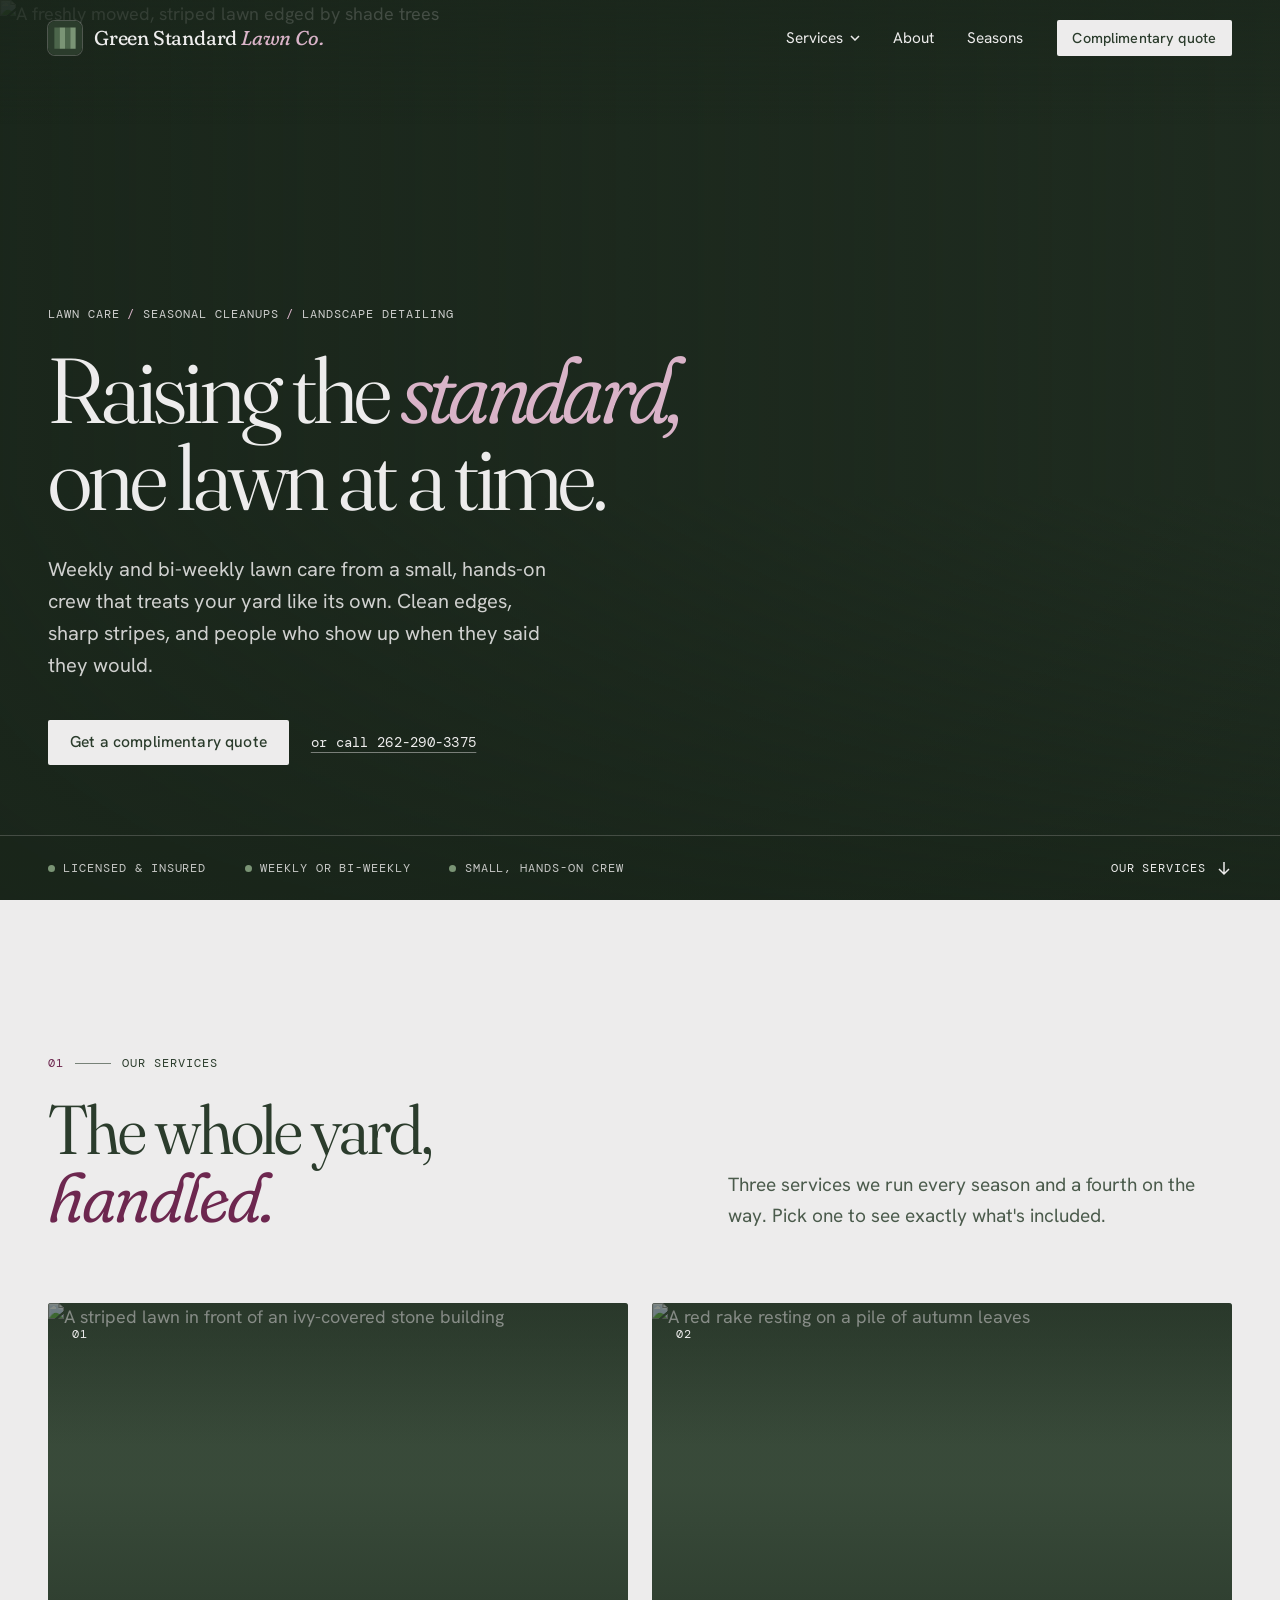
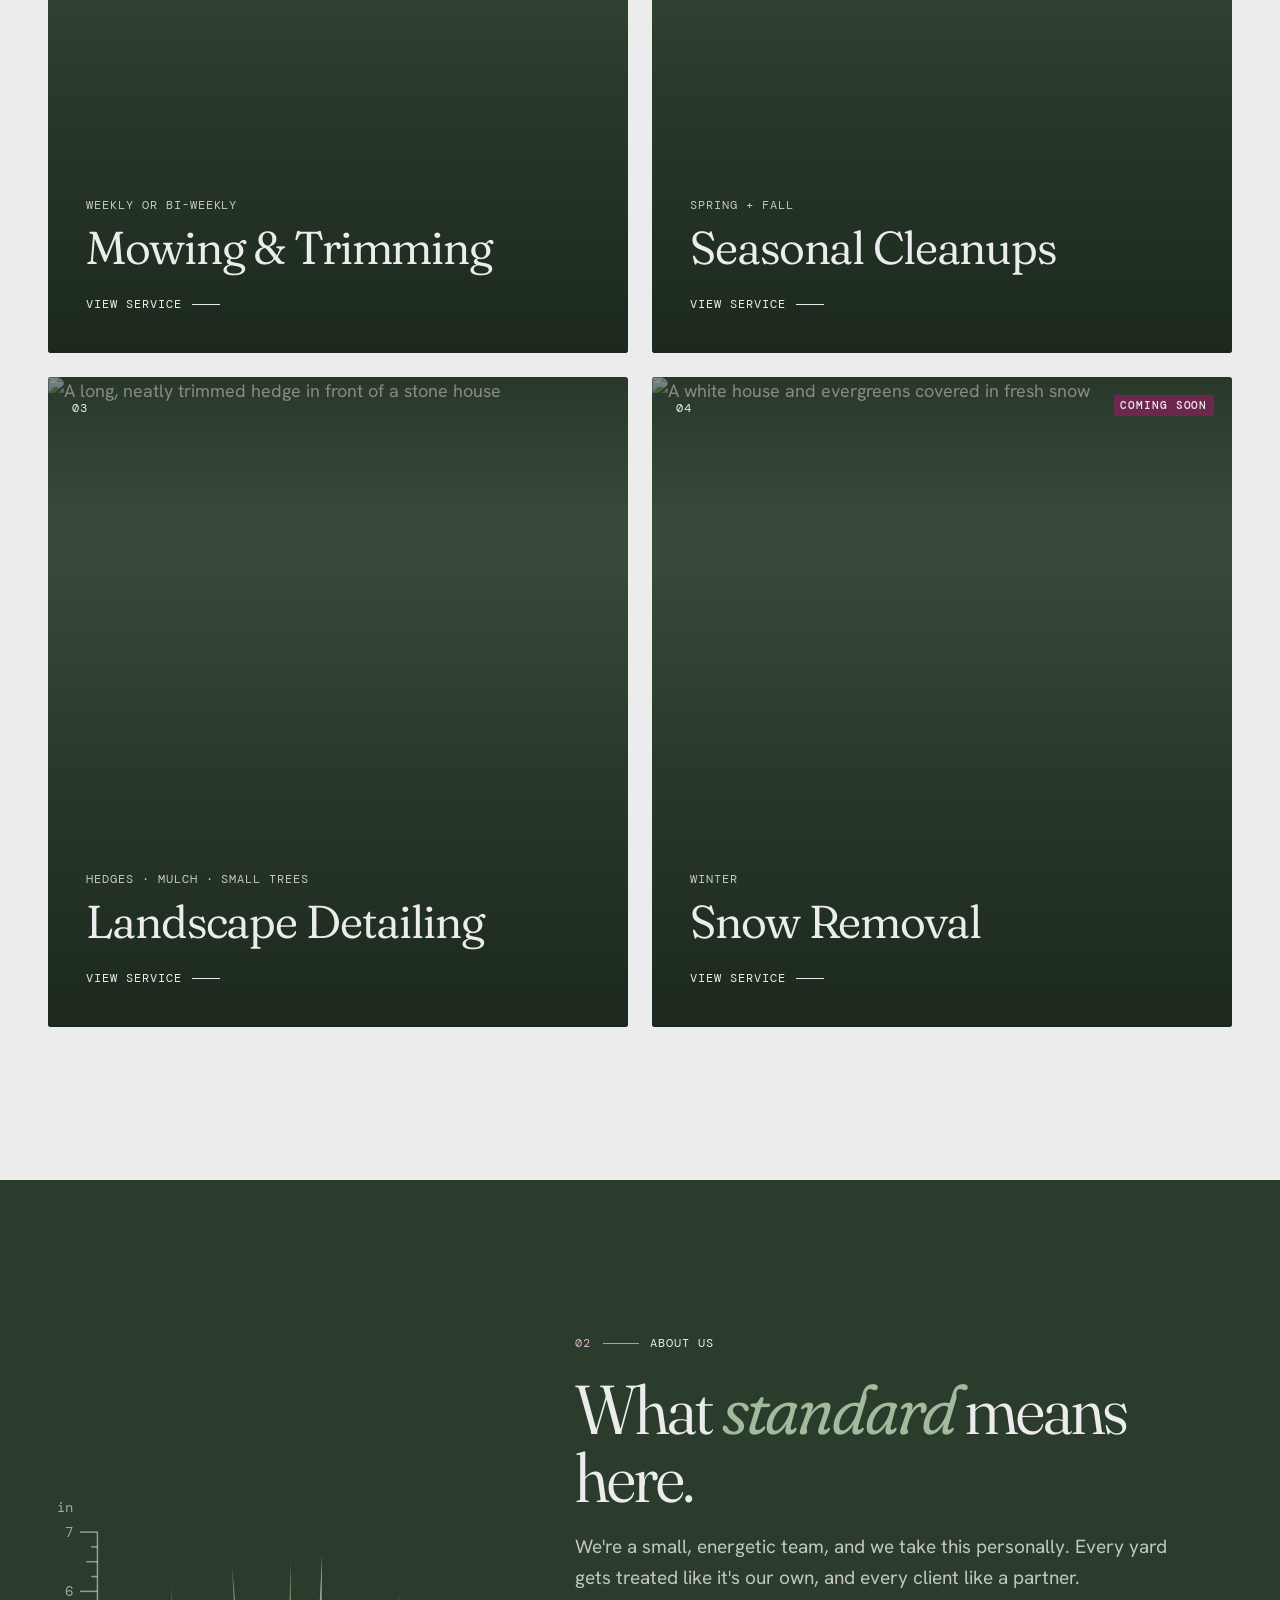
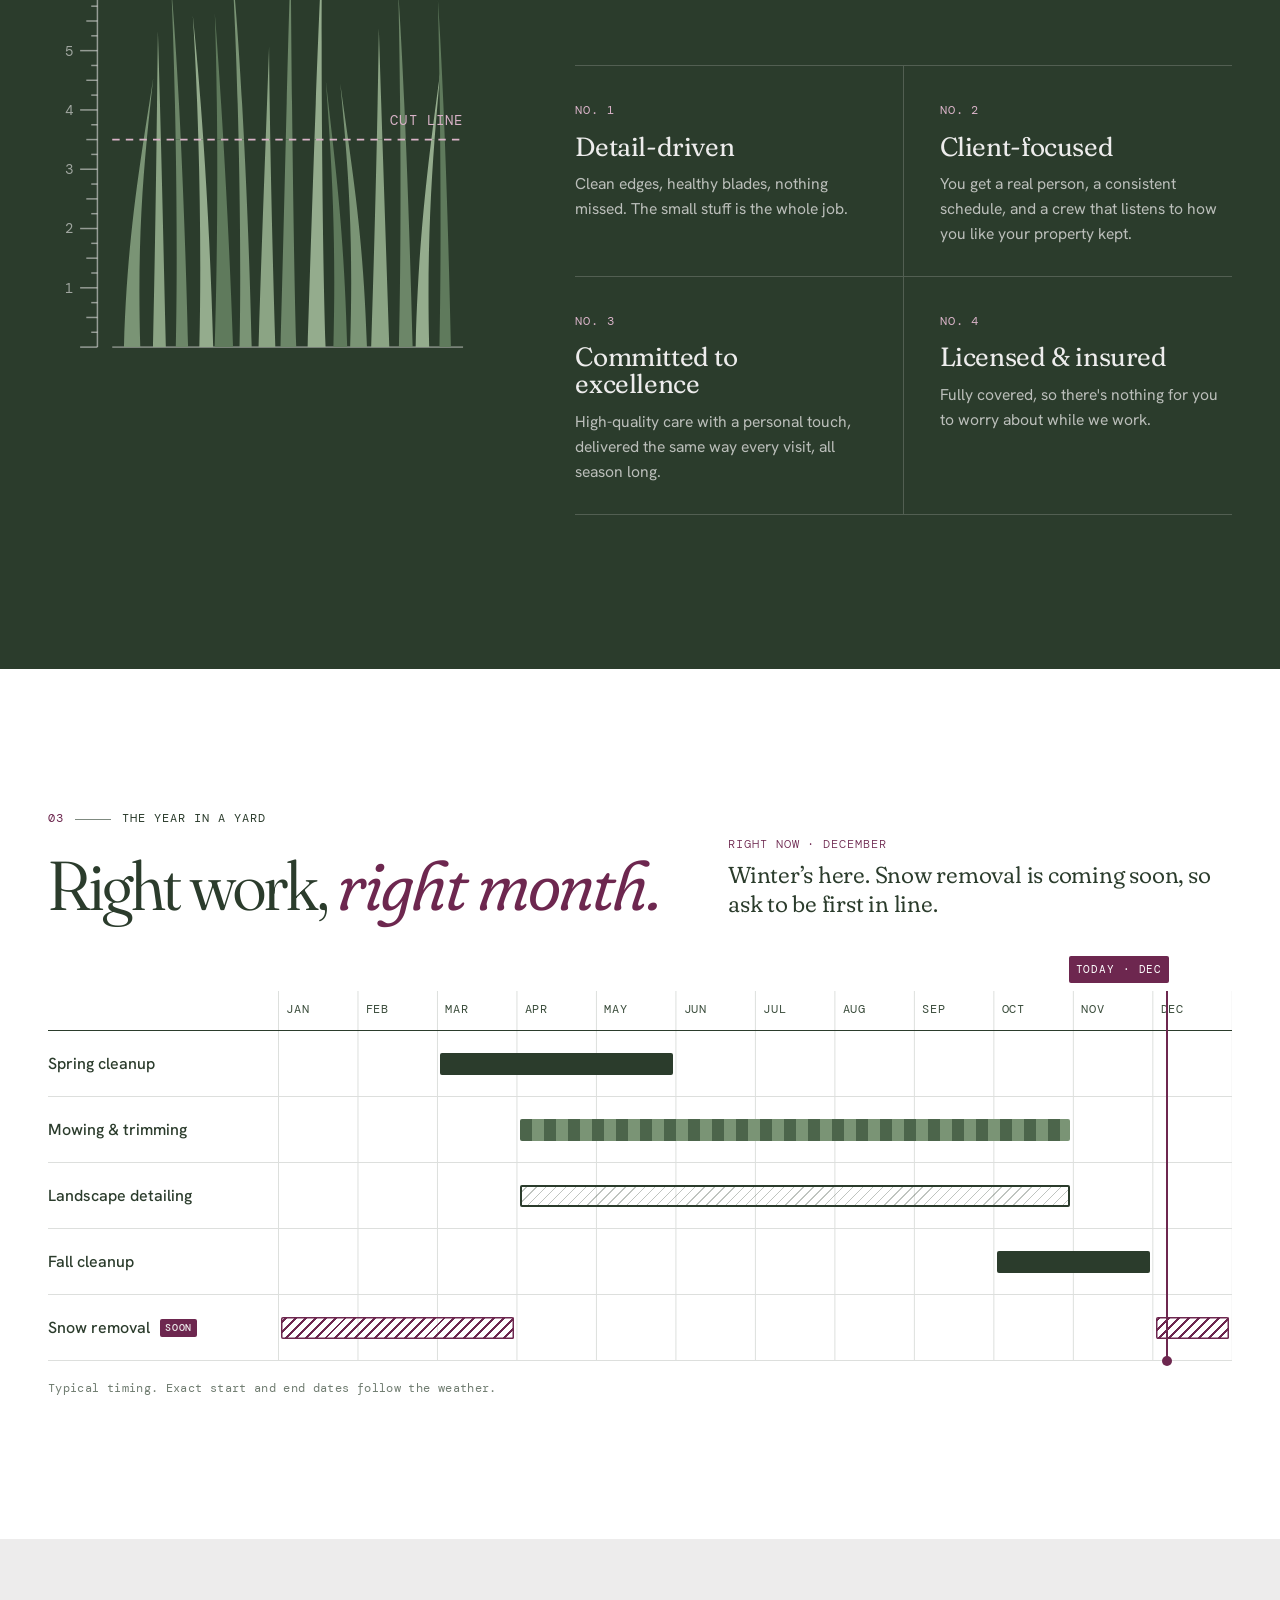
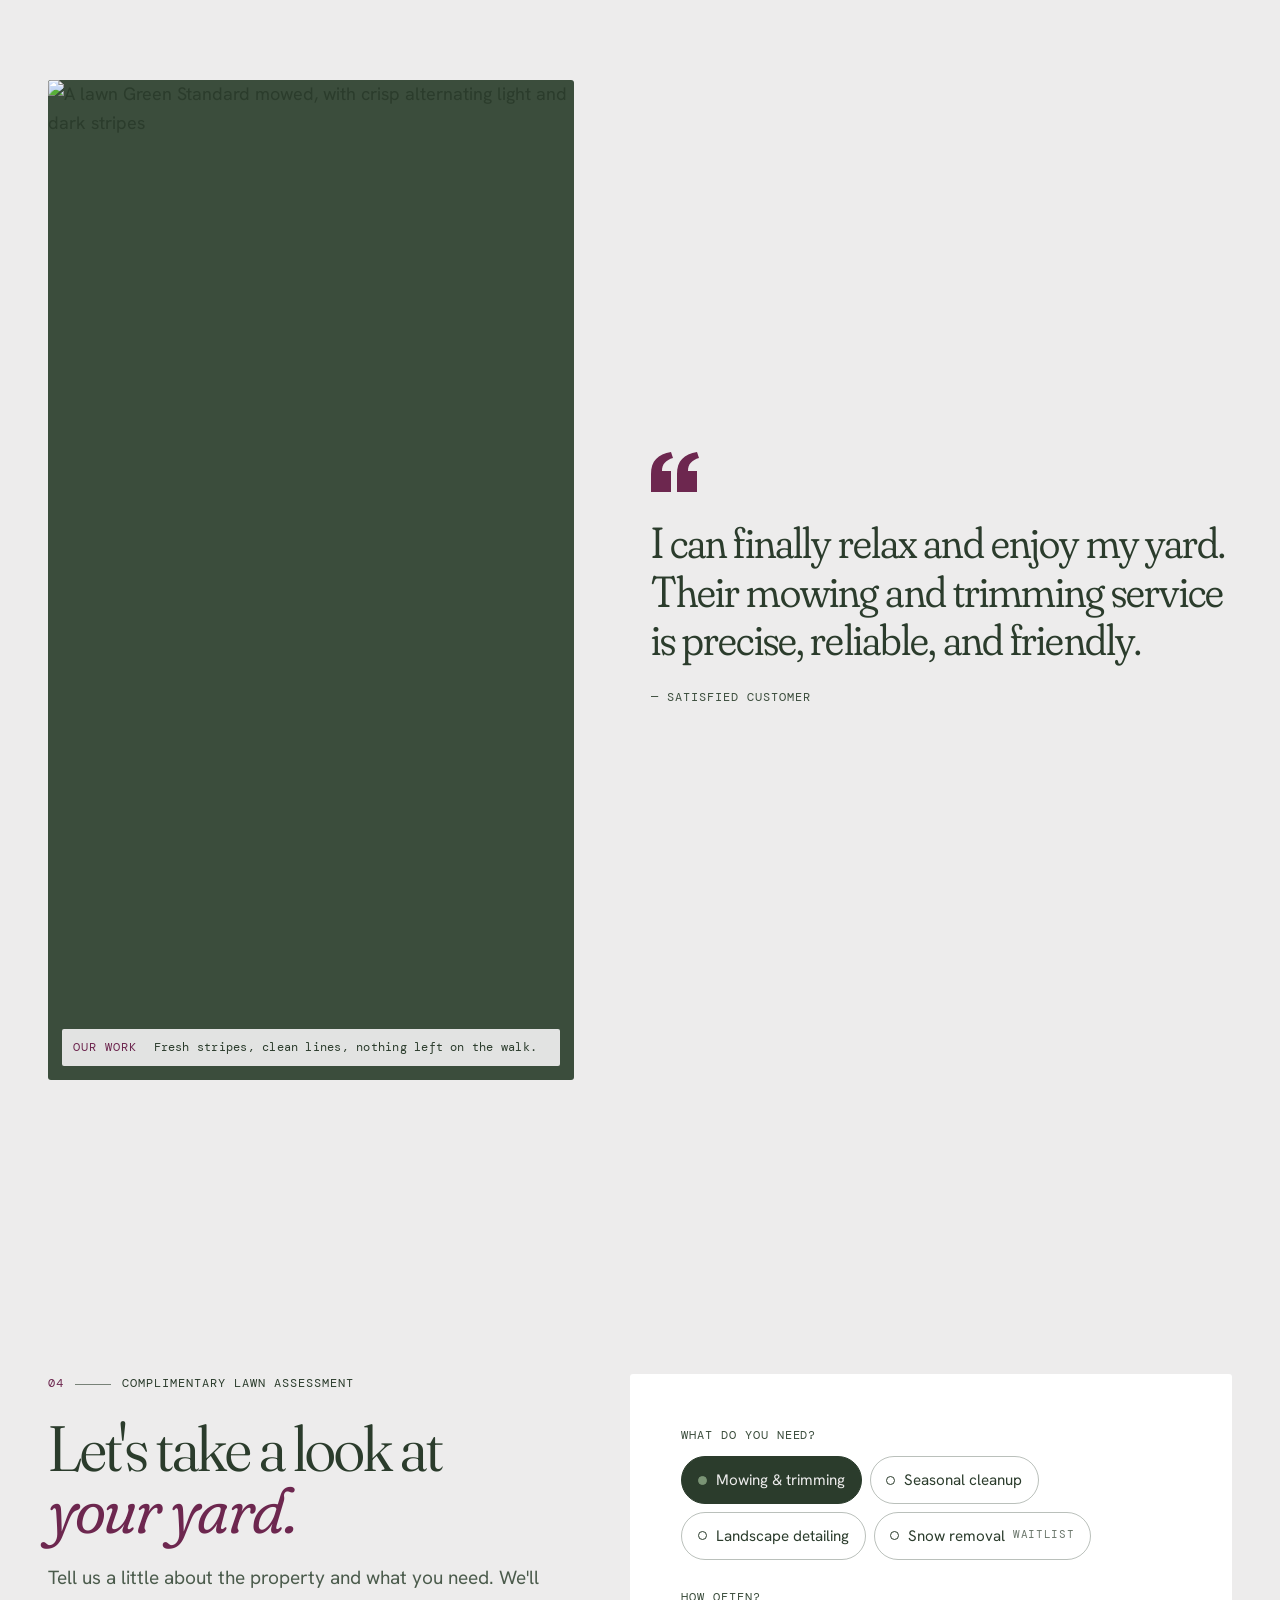
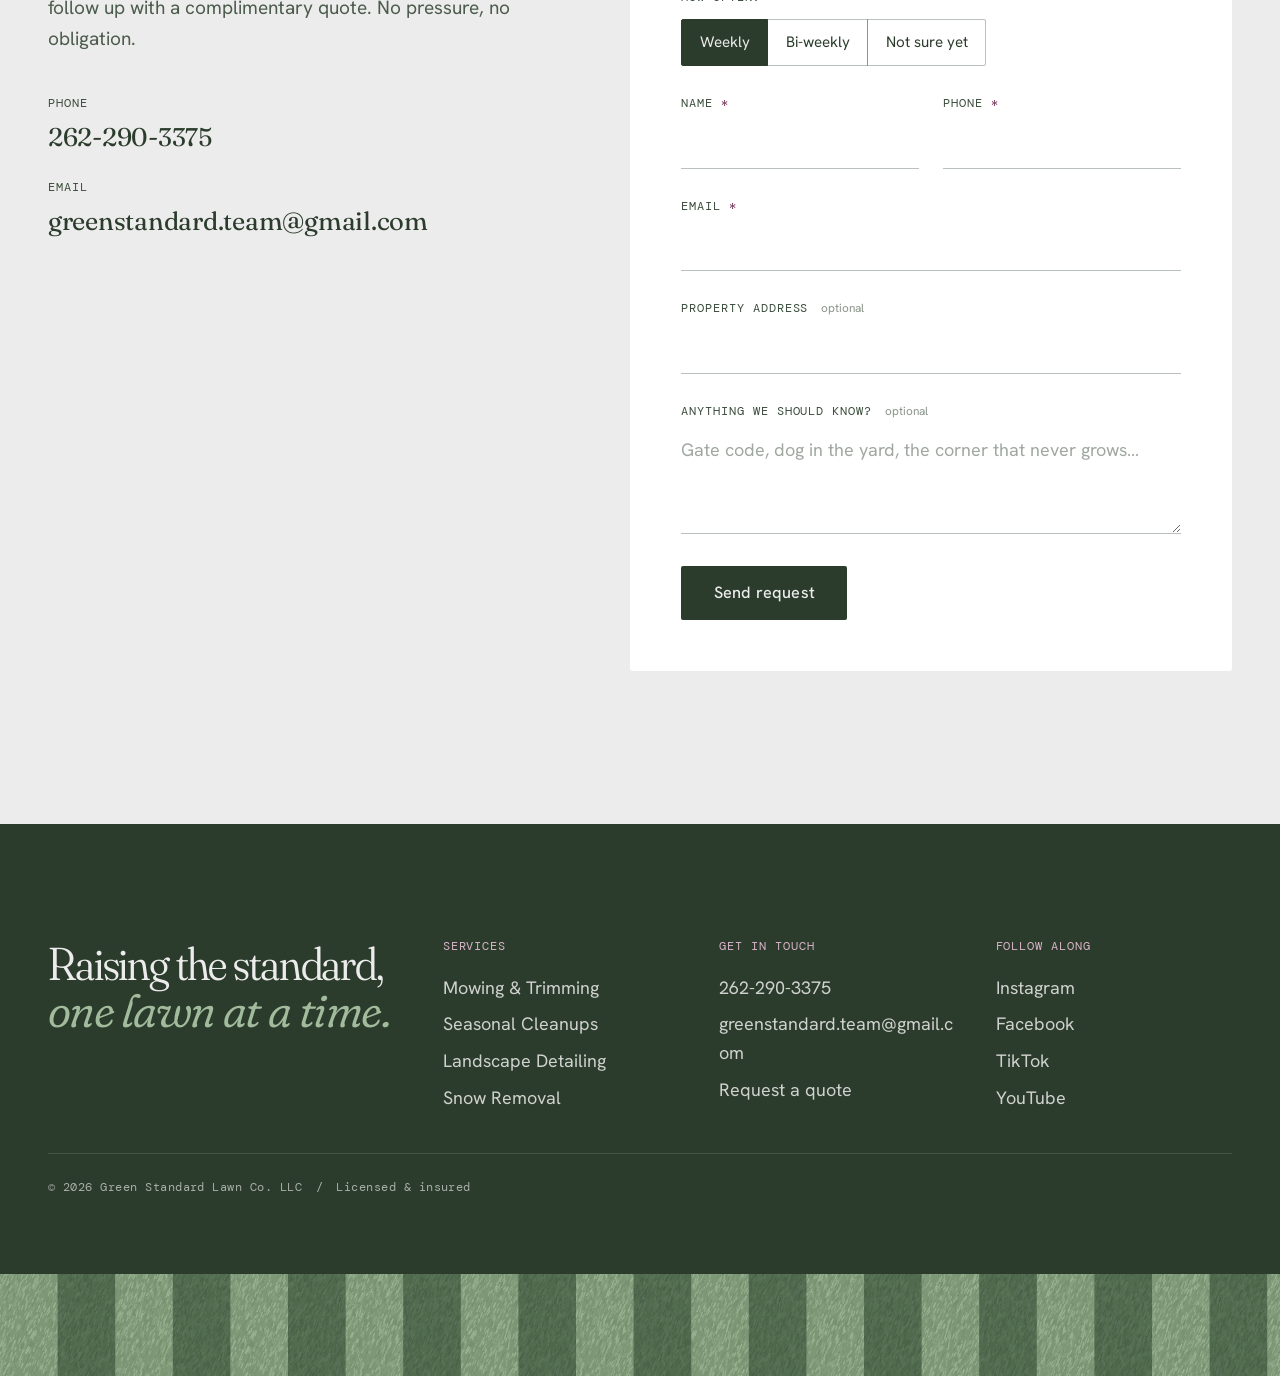
==== commit fce2799c: "Drop ruler caption and per-service seasons; swap out photos of people - Remove the caption under the" ====
--- a/index.html
+++ b/index.html
@@ -32,10 +32,10 @@
         <div class="nav-dd" data-dd>
           <button class="nav-dd-btn" type="button" aria-expanded="false" aria-controls="dd-services" data-dd-btn>Services <svg viewBox="0 0 10 6" aria-hidden="true"><path d="M1 1l4 4 4-4" fill="none" stroke="currentColor" stroke-width="1.5"/></svg></button>
           <div class="nav-dd-panel" id="dd-services">
-            <a href="services/mowing-trimming.html"><span class="dd-thumb"><img src="https://images.unsplash.com/photo-1689728318937-17d24bc0a65c?w=112&h=112&fit=crop&q=72&auto=format" alt="" width="56" height="56" loading="lazy"></span><span><b>Mowing &amp; Trimming</b><small>Weekly or bi-weekly</small></span></a>
-            <a href="services/seasonal-cleanups.html"><span class="dd-thumb"><img src="https://images.unsplash.com/photo-1733286125300-b4c5563295ad?w=112&h=112&fit=crop&q=72&auto=format" alt="" width="56" height="56" loading="lazy"></span><span><b>Seasonal Cleanups</b><small>Spring + fall</small></span></a>
-            <a href="services/landscape-detailing.html"><span class="dd-thumb"><img src="https://images.unsplash.com/photo-1543309959-4d45288d1629?w=112&h=112&fit=crop&q=72&auto=format" alt="" width="56" height="56" loading="lazy"></span><span><b>Landscape Detailing</b><small>Hedges · Mulch · Small trees</small></span></a>
-            <a href="services/snow-removal.html"><span class="dd-thumb"><img src="https://images.unsplash.com/photo-1483385573908-0a2108937c4a?w=112&h=112&fit=crop&q=72&auto=format" alt="" width="56" height="56" loading="lazy"></span><span><b>Snow Removal</b><small>Coming soon</small></span></a>
+            <a href="services/mowing-trimming.html"><span class="dd-thumb"><img src="https://static.wixstatic.com/media/8f7db681169644acb92e3c3204172a61.jpg/v1/fill/w_112,h_112,al_c,q_85,enc_auto/lawn-and-ivy.jpg" alt="" width="56" height="56" loading="lazy"></span><span><b>Mowing &amp; Trimming</b><small>Weekly or bi-weekly</small></span></a>
+            <a href="services/seasonal-cleanups.html"><span class="dd-thumb"><img src="https://images.unsplash.com/photo-1634081727680-fa43e3237d5a?w=112&h=112&fit=crop&q=72&auto=format" alt="" width="56" height="56" loading="lazy"></span><span><b>Seasonal Cleanups</b><small>Spring + fall</small></span></a>
+            <a href="services/landscape-detailing.html"><span class="dd-thumb"><img src="https://images.unsplash.com/photo-1784641337536-329644723325?w=112&h=112&fit=crop&q=72&auto=format" alt="" width="56" height="56" loading="lazy"></span><span><b>Landscape Detailing</b><small>Hedges · Mulch · Small trees</small></span></a>
+            <a href="services/snow-removal.html"><span class="dd-thumb"><img src="https://images.unsplash.com/photo-1765728141777-dc576c7aa261?w=112&h=112&fit=crop&q=72&auto=format" alt="" width="56" height="56" loading="lazy"></span><span><b>Snow Removal</b><small>Coming soon</small></span></a>
             <a class="dd-all" href="index.html#services">See all services</a>
           </div>
         </div>
@@ -81,7 +81,7 @@
         <ul class="tiles">
         <li data-reveal>
           <a class="tile" href="services/mowing-trimming.html">
-            <img src="https://images.unsplash.com/photo-1689728318937-17d24bc0a65c?w=1100&h=1240&fit=crop&q=72&auto=format" alt="A string trimmer cleaning up a lawn edge beside a flower bed" width="1100" height="1240" loading="lazy" decoding="async">
+            <img src="https://static.wixstatic.com/media/8f7db681169644acb92e3c3204172a61.jpg/v1/fill/w_1100,h_1240,al_c,q_85,enc_auto/lawn-and-ivy.jpg" alt="A striped lawn in front of an ivy-covered stone building" width="1100" height="1240" loading="lazy" decoding="async">
             <span class="tile-shade" aria-hidden="true"></span>
             <span class="tile-num">01</span>
             <span class="tile-body">
@@ -94,7 +94,7 @@
         </li>
         <li data-reveal>
           <a class="tile" href="services/seasonal-cleanups.html">
-            <img src="https://images.unsplash.com/photo-1733286125300-b4c5563295ad?w=1100&h=1240&fit=crop&q=72&auto=format" alt="A crew member clearing leaves from a yard with a leaf blower" width="1100" height="1240" loading="lazy" decoding="async">
+            <img src="https://images.unsplash.com/photo-1634081727680-fa43e3237d5a?w=1100&h=1240&fit=crop&q=72&auto=format" alt="A red rake resting on a pile of autumn leaves" width="1100" height="1240" loading="lazy" decoding="async">
             <span class="tile-shade" aria-hidden="true"></span>
             <span class="tile-num">02</span>
             <span class="tile-body">
@@ -107,7 +107,7 @@
         </li>
         <li data-reveal>
           <a class="tile" href="services/landscape-detailing.html">
-            <img src="https://images.unsplash.com/photo-1543309959-4d45288d1629?w=1100&h=1240&fit=crop&q=72&auto=format" alt="Hedge trimmer shaping a round shrub" width="1100" height="1240" loading="lazy" decoding="async">
+            <img src="https://images.unsplash.com/photo-1784641337536-329644723325?w=1100&h=1240&fit=crop&q=72&auto=format" alt="A long, neatly trimmed hedge in front of a stone house" width="1100" height="1240" loading="lazy" decoding="async">
             <span class="tile-shade" aria-hidden="true"></span>
             <span class="tile-num">03</span>
             <span class="tile-body">
@@ -120,7 +120,7 @@
         </li>
         <li data-reveal>
           <a class="tile" href="services/snow-removal.html">
-            <img src="https://images.unsplash.com/photo-1483385573908-0a2108937c4a?w=1100&h=1240&fit=crop&q=72&auto=format" alt="A person shoveling a snowy driveway" width="1100" height="1240" loading="lazy" decoding="async">
+            <img src="https://images.unsplash.com/photo-1765728141777-dc576c7aa261?w=1100&h=1240&fit=crop&q=72&auto=format" alt="A white house and evergreens covered in fresh snow" width="1100" height="1240" loading="lazy" decoding="async">
             <span class="tile-shade" aria-hidden="true"></span>
             <span class="tile-num">04</span>
             <span class="tag tile-tag">Coming soon</span>
@@ -140,7 +140,6 @@
       <div class="wrap standard-grid">
         <div class="ruler-wrap">
           <svg class="ruler" data-ruler viewBox="0 0 340 440" role="img" aria-label="Illustration: grass blades measured against a ruler and cut cleanly at one even height"></svg>
-          <p class="ruler-note">Every blade, same height. That's the standard. <button type="button" class="ruler-again" data-ruler-again>Cut it again</button></p>
         </div>
         <div class="standard-copy">
           <header class="section-head" data-reveal>
--- a/css/styles.css
+++ b/css/styles.css
@@ -408,8 +408,6 @@
   opacity: 0;
   transition: transform 1.2s cubic-bezier(0.5, 0, 0.75, 0) var(--d, 0s), opacity 1s ease calc(var(--d, 0s) + 0.15s);
 }
-.ruler-note { margin-top: 18px; font-family: var(--f-mono); font-size: 0.76rem; letter-spacing: 0.03em; color: rgba(237, 236, 236, 0.7); }
-.ruler-again { margin-left: 0.6em; padding: 0; border: 0; background: none; color: var(--plum-tint); font: inherit; text-decoration: underline; text-underline-offset: 0.3em; cursor: pointer; }
 
 .pillars { list-style: none; margin: 0; padding: 0; display: grid; grid-template-columns: 1fr 1fr; border-top: 1px solid var(--rule-on-dark); }
 .pillars li { padding: 28px 0 30px; border-bottom: 1px solid var(--rule-on-dark); }
@@ -503,7 +501,6 @@
 .included p { color: var(--ink-soft); max-width: 40ch; }
 
 .svc-plot { padding-bottom: clamp(88px, 11vw, 150px); }
-.svc-season { padding-top: clamp(88px, 11vw, 150px); }
 
 .cta-band { padding: clamp(72px, 9vw, 120px) 0; background: var(--forest); color: var(--bone); }
 .cta-grid { display: flex; flex-wrap: wrap; align-items: center; justify-content: space-between; gap: 28px 48px; }
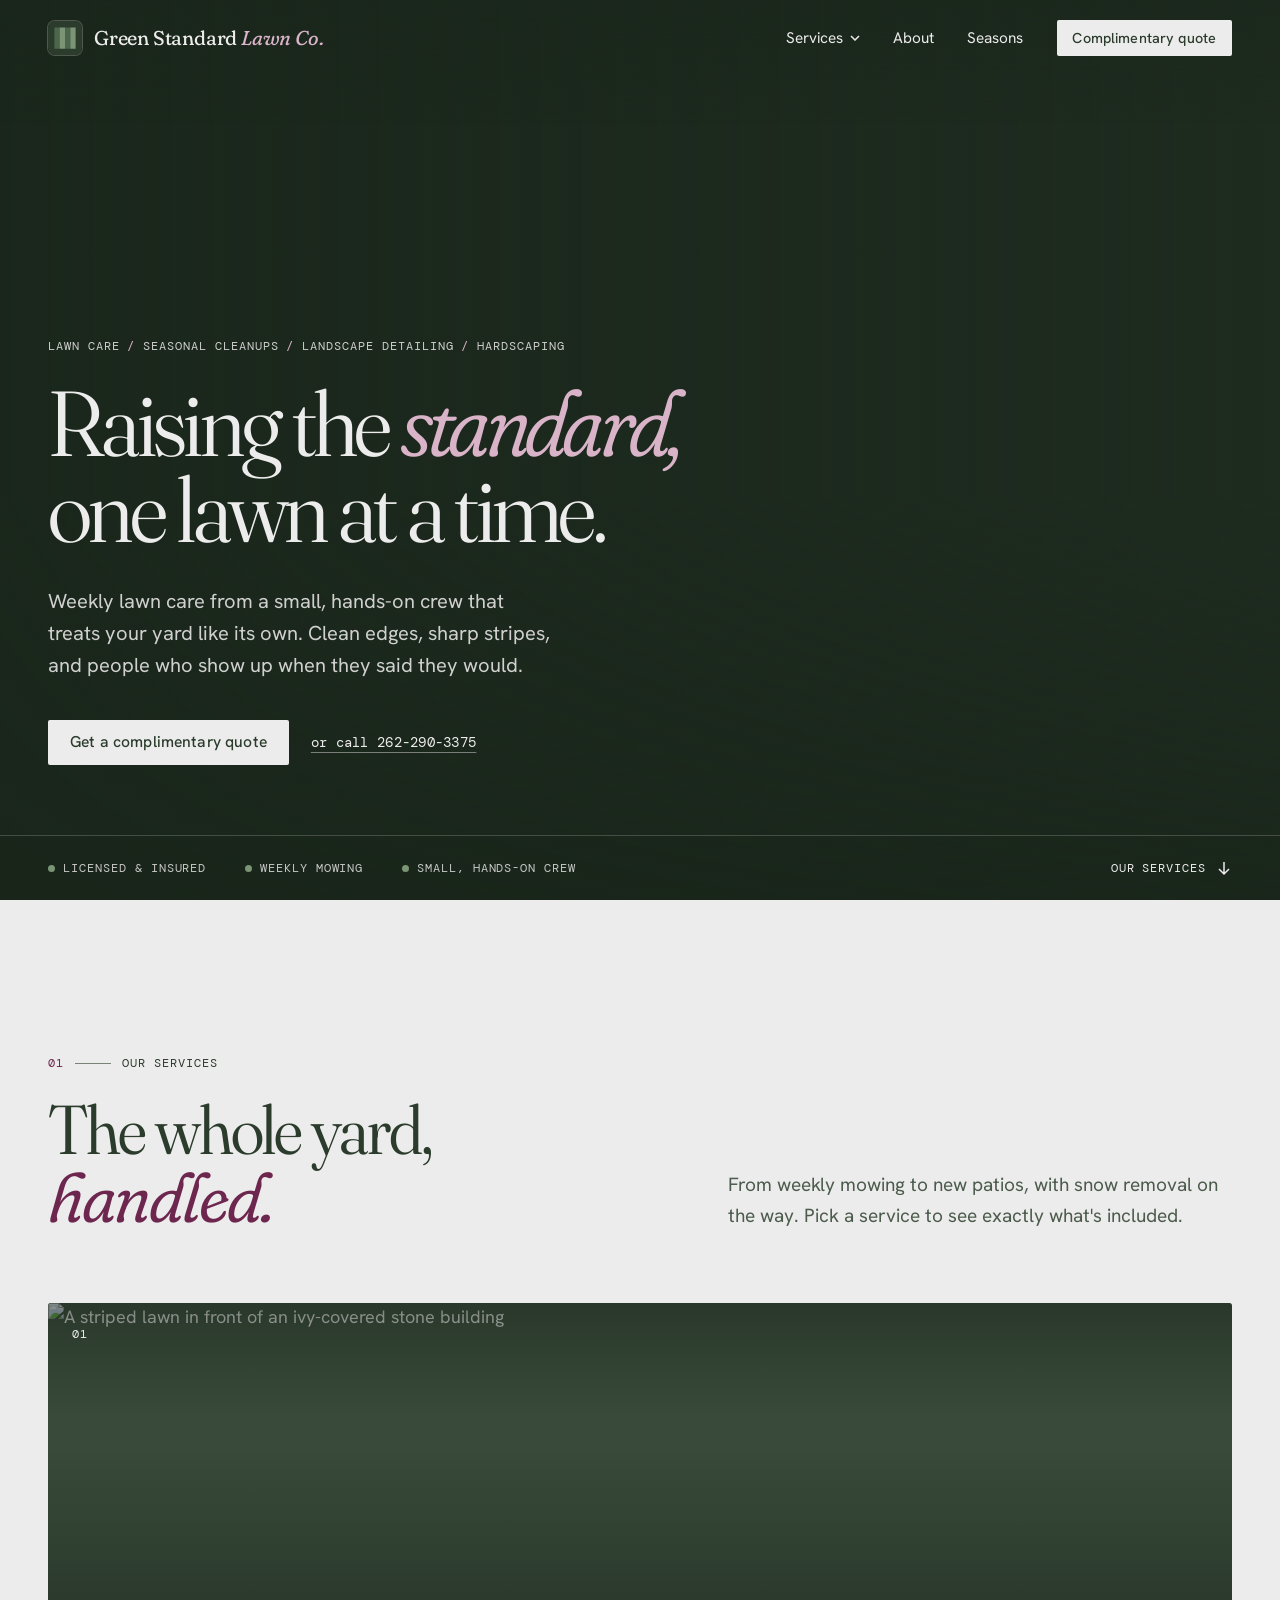
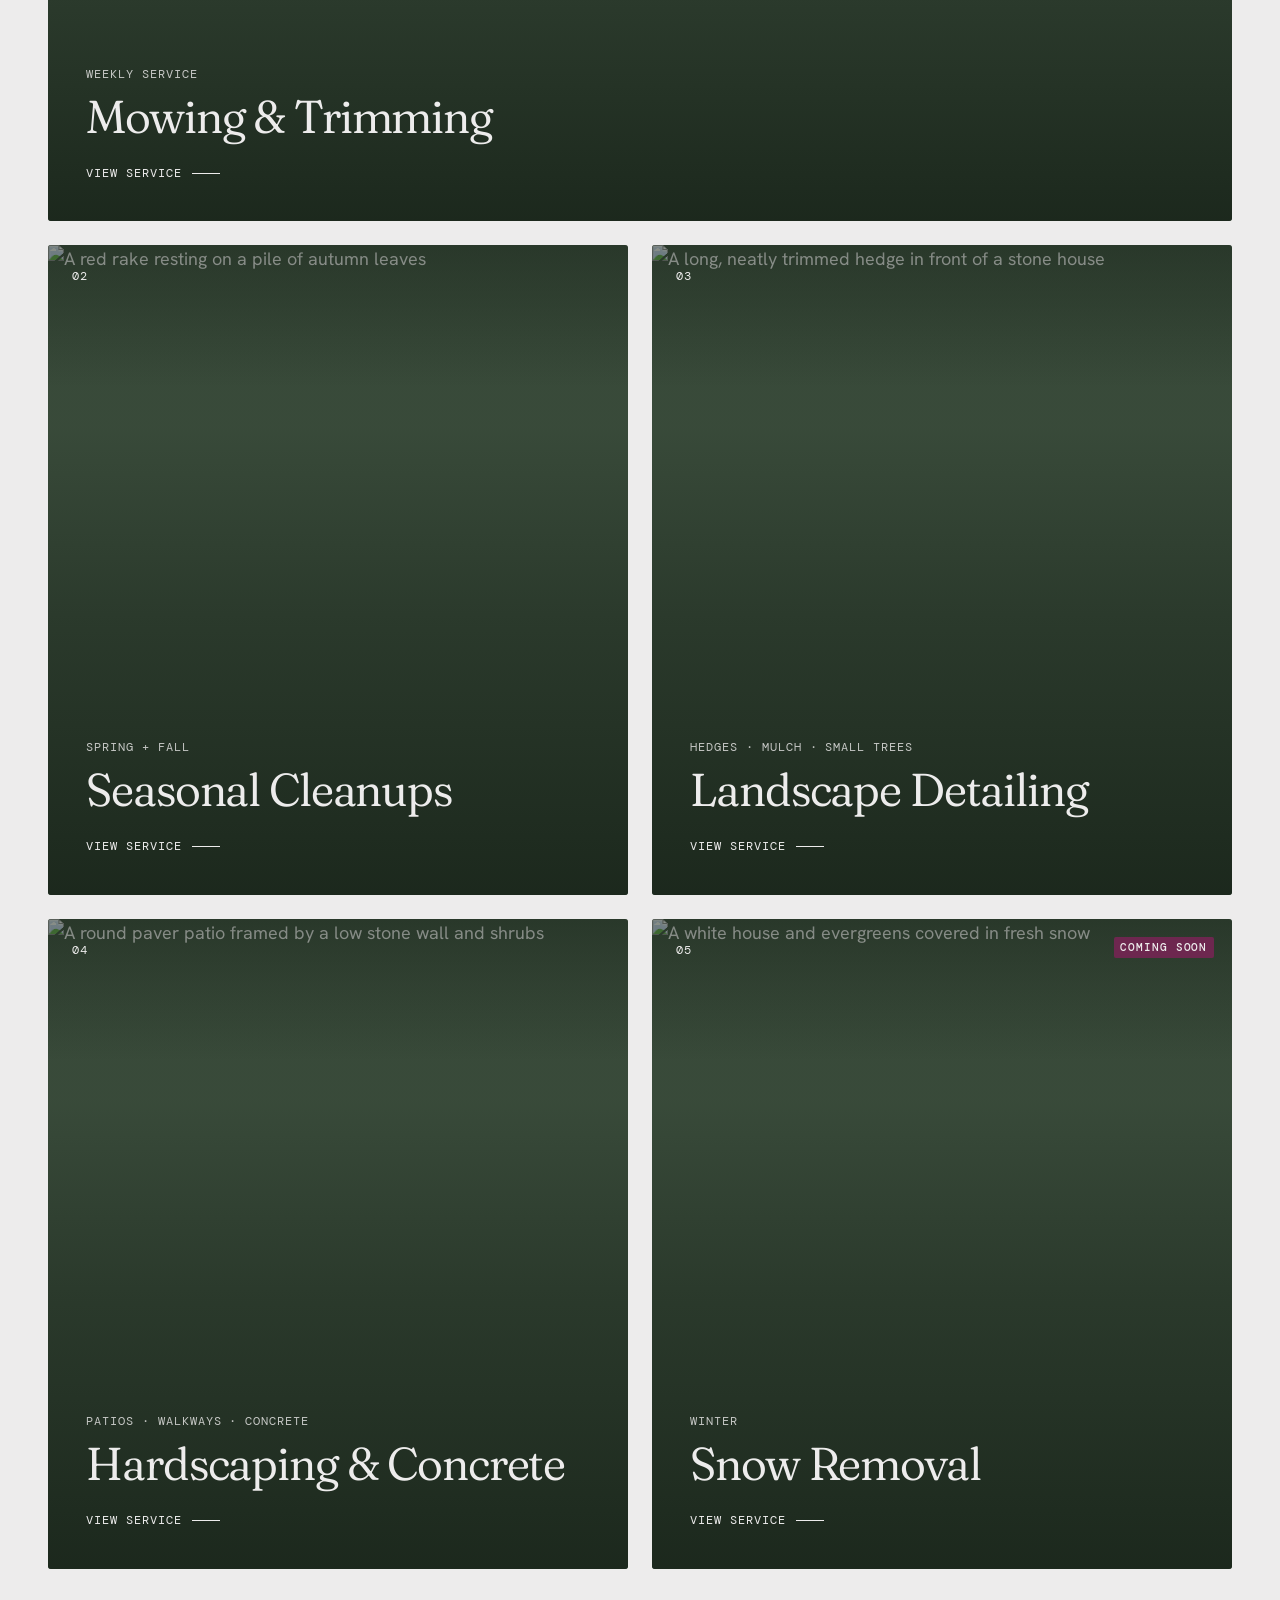
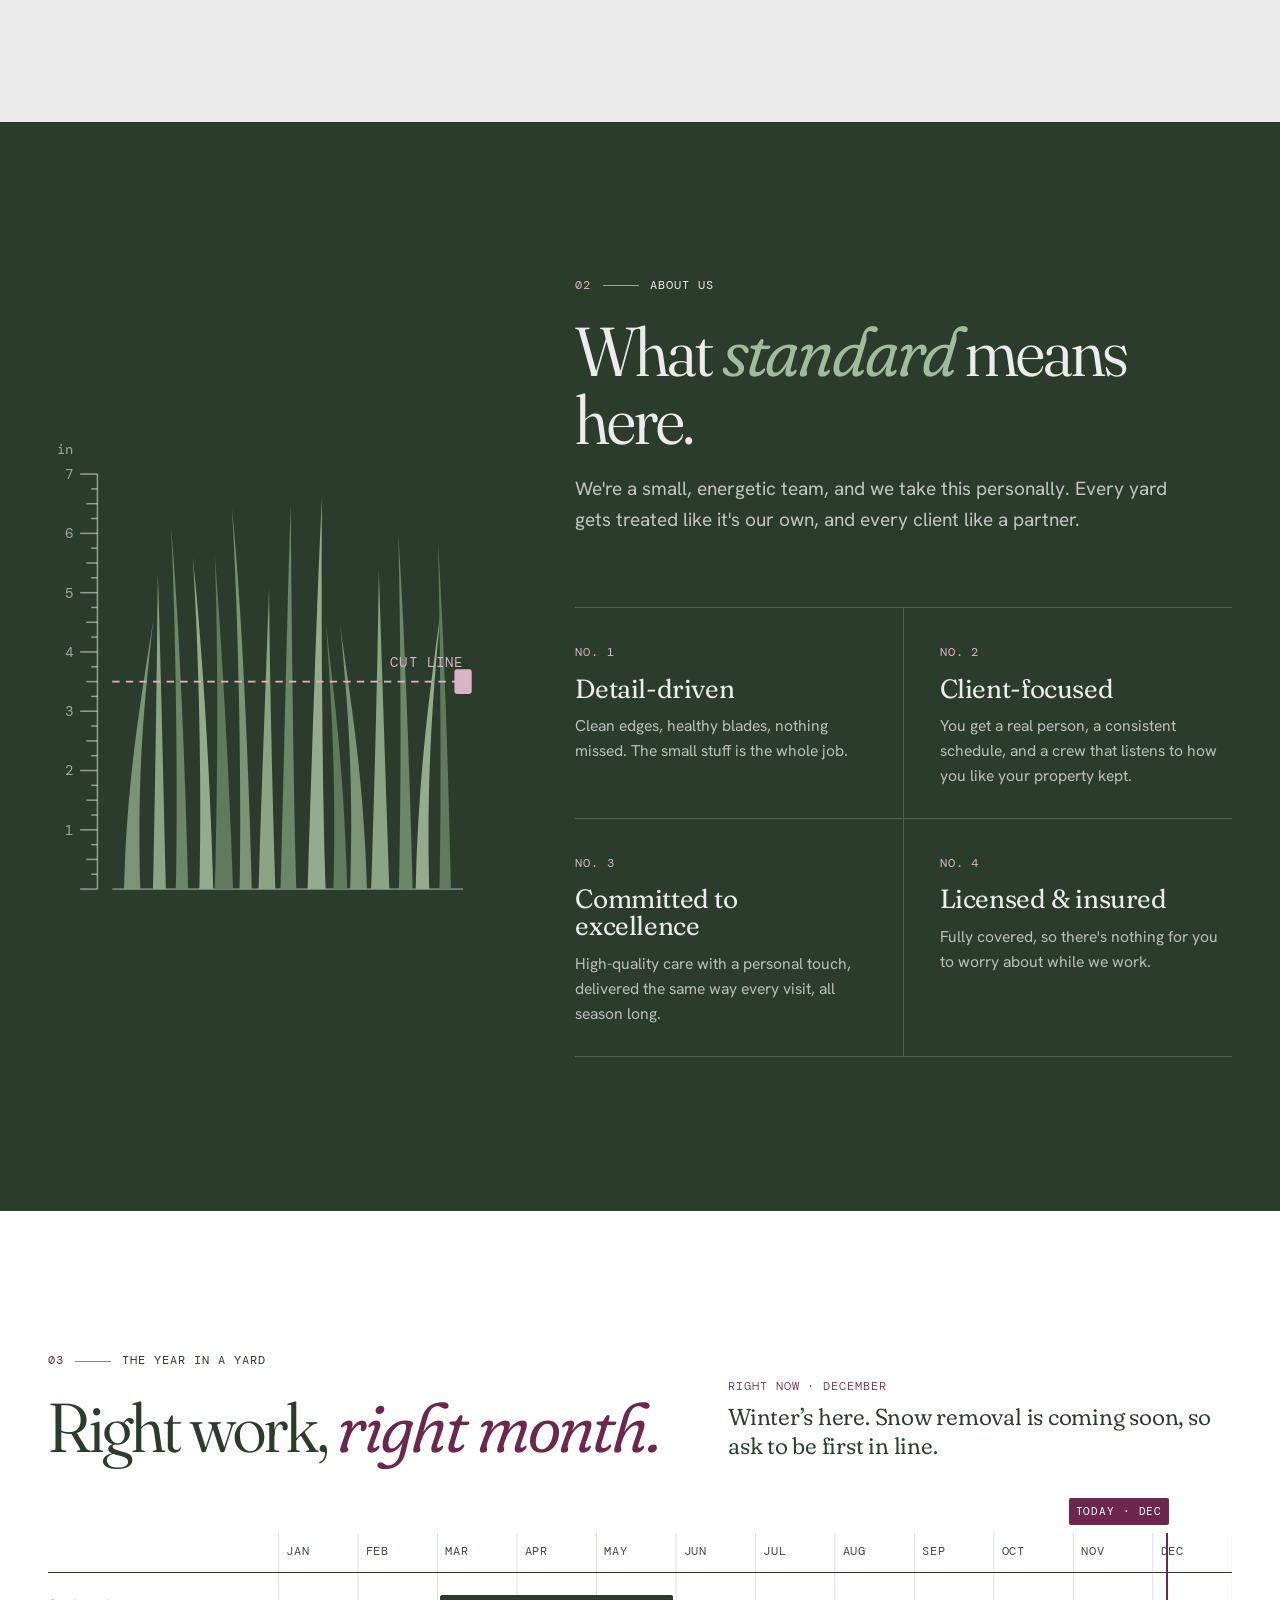
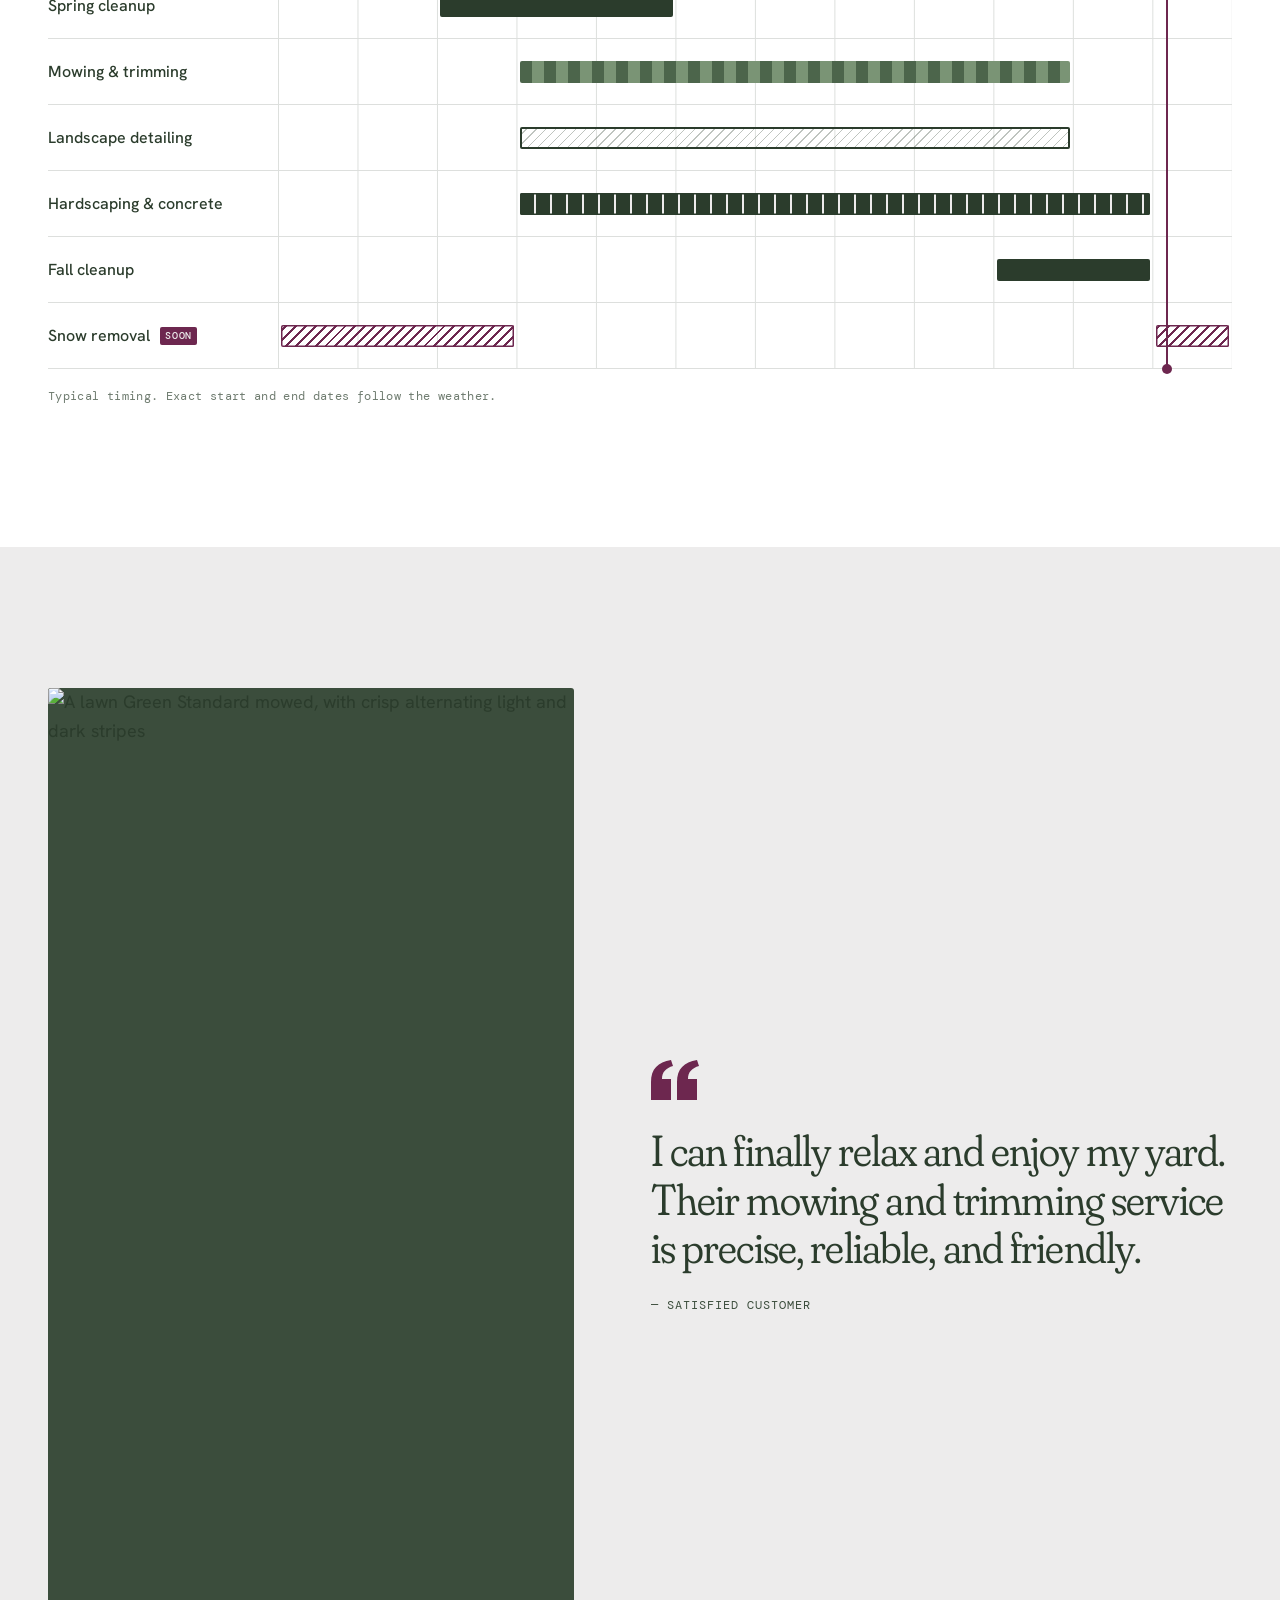
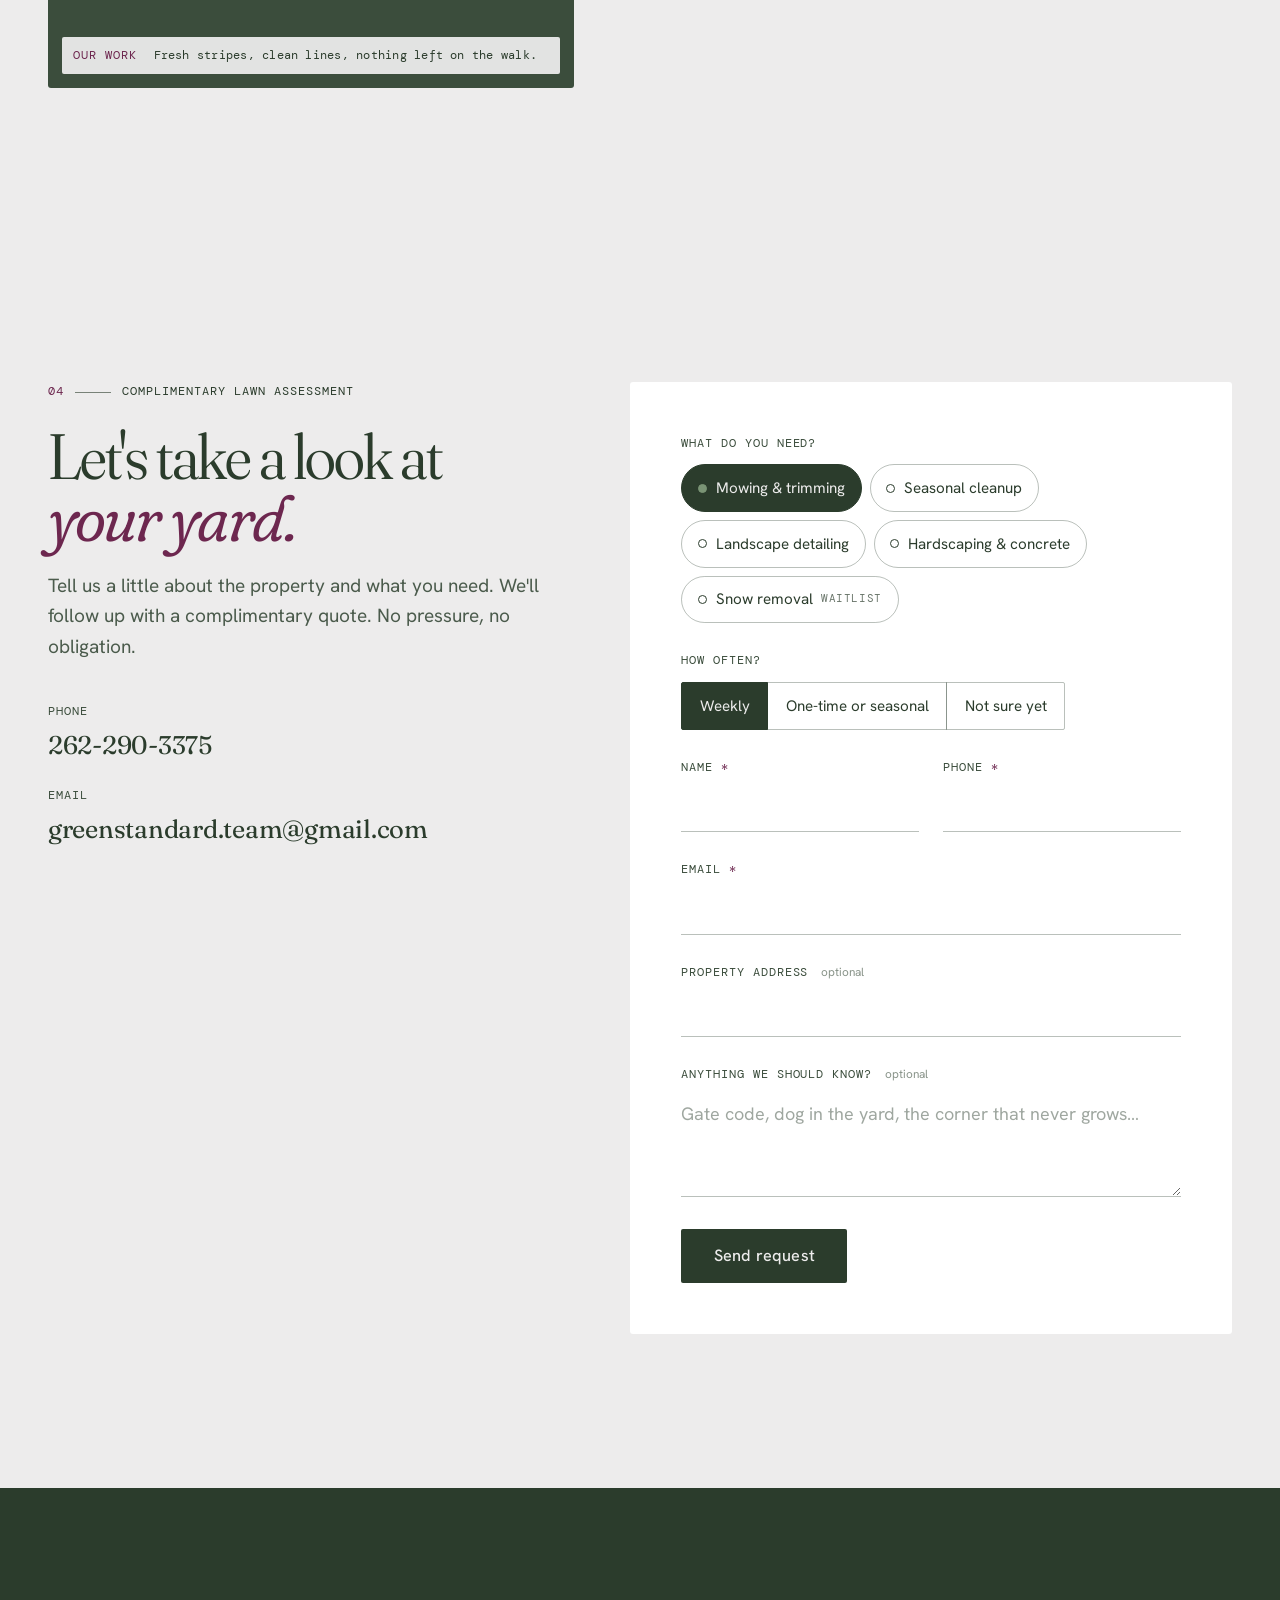
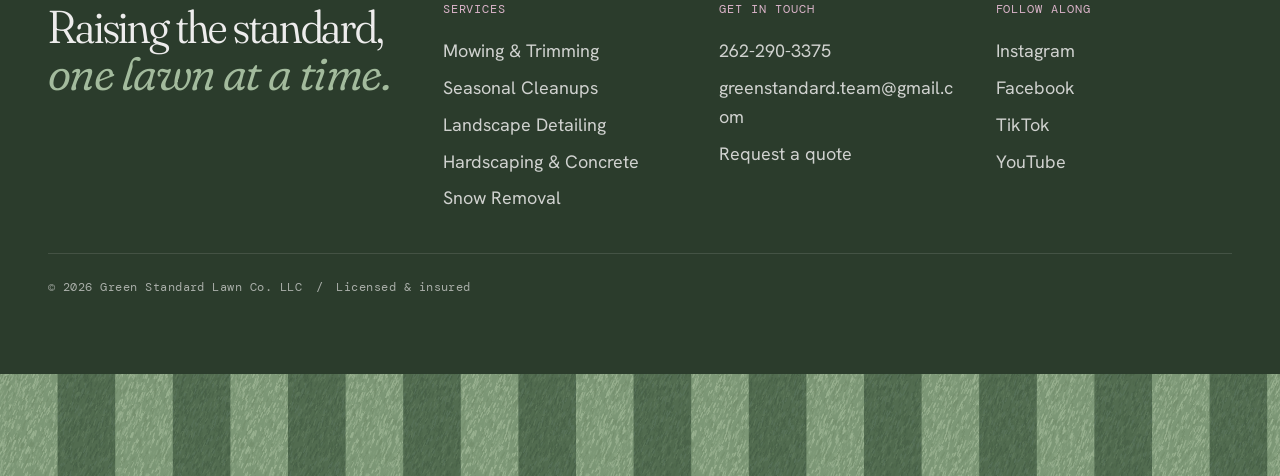
==== commit b628407d: "Add Hardscaping & Concrete, weekly-only mowing, handoff guides - New Hardscaping & Concrete service " ====
--- a/index.html
+++ b/index.html
@@ -4,7 +4,7 @@
   <meta charset="utf-8">
   <meta name="viewport" content="width=device-width, initial-scale=1">
   <title>Green Standard Lawn Co. | Raising the standard, one lawn at a time</title>
-  <meta name="description" content="Weekly and bi-weekly mowing and trimming, seasonal cleanups, and landscape detailing from a small, detail-driven crew. Licensed and insured.">
+  <meta name="description" content="Weekly mowing and trimming, seasonal cleanups, landscape detailing, and hardscaping and concrete from a small, detail-driven crew. Licensed and insured.">
   <!-- Preview build: keep it out of search results so it never competes with greenstandardlawn.co -->
   <meta name="robots" content="noindex, nofollow">
   <meta name="theme-color" content="#2B3C2C">
@@ -32,9 +32,10 @@
         <div class="nav-dd" data-dd>
           <button class="nav-dd-btn" type="button" aria-expanded="false" aria-controls="dd-services" data-dd-btn>Services <svg viewBox="0 0 10 6" aria-hidden="true"><path d="M1 1l4 4 4-4" fill="none" stroke="currentColor" stroke-width="1.5"/></svg></button>
           <div class="nav-dd-panel" id="dd-services">
-            <a href="services/mowing-trimming.html"><span class="dd-thumb"><img src="https://static.wixstatic.com/media/8f7db681169644acb92e3c3204172a61.jpg/v1/fill/w_112,h_112,al_c,q_85,enc_auto/lawn-and-ivy.jpg" alt="" width="56" height="56" loading="lazy"></span><span><b>Mowing &amp; Trimming</b><small>Weekly or bi-weekly</small></span></a>
+            <a href="services/mowing-trimming.html"><span class="dd-thumb"><img src="https://static.wixstatic.com/media/8f7db681169644acb92e3c3204172a61.jpg/v1/fill/w_112,h_112,al_c,q_85,enc_auto/lawn-and-ivy.jpg" alt="" width="56" height="56" loading="lazy"></span><span><b>Mowing &amp; Trimming</b><small>Weekly service</small></span></a>
             <a href="services/seasonal-cleanups.html"><span class="dd-thumb"><img src="https://images.unsplash.com/photo-1634081727680-fa43e3237d5a?w=112&h=112&fit=crop&q=72&auto=format" alt="" width="56" height="56" loading="lazy"></span><span><b>Seasonal Cleanups</b><small>Spring + fall</small></span></a>
             <a href="services/landscape-detailing.html"><span class="dd-thumb"><img src="https://images.unsplash.com/photo-1784641337536-329644723325?w=112&h=112&fit=crop&q=72&auto=format" alt="" width="56" height="56" loading="lazy"></span><span><b>Landscape Detailing</b><small>Hedges · Mulch · Small trees</small></span></a>
+            <a href="services/hardscaping-concrete.html"><span class="dd-thumb"><img src="https://images.unsplash.com/photo-1780838446281-9394772d07a8?w=112&h=112&fit=crop&q=72&auto=format" alt="" width="56" height="56" loading="lazy"></span><span><b>Hardscaping &amp; Concrete</b><small>Patios · Walkways · Concrete</small></span></a>
             <a href="services/snow-removal.html"><span class="dd-thumb"><img src="https://images.unsplash.com/photo-1765728141777-dc576c7aa261?w=112&h=112&fit=crop&q=72&auto=format" alt="" width="56" height="56" loading="lazy"></span><span><b>Snow Removal</b><small>Coming soon</small></span></a>
             <a class="dd-all" href="index.html#services">See all services</a>
           </div>
@@ -51,9 +52,9 @@
       <img class="hero-img" src="https://images.unsplash.com/photo-1764969370921-7c8df49171cd?w=2400&fit=crop&q=72&auto=format" srcset="https://images.unsplash.com/photo-1764969370921-7c8df49171cd?w=1000&fit=crop&q=72&auto=format 1000w, https://images.unsplash.com/photo-1764969370921-7c8df49171cd?w=1800&fit=crop&q=72&auto=format 1800w, https://images.unsplash.com/photo-1764969370921-7c8df49171cd?w=2600&fit=crop&q=72&auto=format 2600w" sizes="100vw" alt="A freshly mowed, striped lawn edged by shade trees" fetchpriority="high">
       <div class="hero-shade" aria-hidden="true"></div>
       <div class="wrap hero-inner">
-        <p class="eyebrow eyebrow-photo">Lawn care <i>/</i> Seasonal cleanups <i>/</i> Landscape detailing</p>
+        <p class="eyebrow eyebrow-photo">Lawn care <i>/</i> Seasonal cleanups <i>/</i> Landscape detailing <i>/</i> Hardscaping</p>
         <h1 class="display"><span class="line">Raising the <em>standard,</em></span> <span class="line">one lawn at a time.</span></h1>
-        <p class="hero-sub">Weekly and bi-weekly lawn care from a small, hands-on crew that treats your yard like its own. Clean edges, sharp stripes, and people who show up when they said they would.</p>
+        <p class="hero-sub">Weekly lawn care from a small, hands-on crew that treats your yard like its own. Clean edges, sharp stripes, and people who show up when they said they would.</p>
         <div class="hero-ctas">
           <a class="btn btn-light" href="#quote">Get a complimentary quote</a>
           <a class="text-link text-link-light" href="tel:2622903375">or call 262-290-3375</a>
@@ -62,7 +63,7 @@
       <div class="hero-strip">
         <div class="wrap hero-strip-inner">
           <span>Licensed &amp; insured</span>
-          <span>Weekly or bi-weekly</span>
+          <span>Weekly mowing</span>
           <span>Small, hands-on crew</span>
           <a class="hero-scroll" href="#services">Our services <svg viewBox="0 0 16 16" aria-hidden="true"><path d="M8 2v12M3 9l5 5 5-5" fill="none" stroke="currentColor" stroke-width="1.5"/></svg></a>
         </div>
@@ -76,18 +77,18 @@
             <p class="eyebrow">01 <span>Our services</span></p>
             <h2>The whole yard, <em>handled.</em></h2>
           </div>
-          <p class="section-lede">Three services we run every season and a fourth on the way. Pick one to see exactly what's included.</p>
+          <p class="section-lede">From weekly mowing to new patios, with snow removal on the way. Pick a service to see exactly what's included.</p>
         </header>
-        <ul class="tiles">
+        <ul class="tiles tiles-home">
         <li data-reveal>
           <a class="tile" href="services/mowing-trimming.html">
-            <img src="https://static.wixstatic.com/media/8f7db681169644acb92e3c3204172a61.jpg/v1/fill/w_1100,h_1240,al_c,q_85,enc_auto/lawn-and-ivy.jpg" alt="A striped lawn in front of an ivy-covered stone building" width="1100" height="1240" loading="lazy" decoding="async">
+            <img src="https://static.wixstatic.com/media/8f7db681169644acb92e3c3204172a61.jpg/v1/fill/w_1800,h_800,al_c,q_85,enc_auto/lawn-and-ivy.jpg" alt="A striped lawn in front of an ivy-covered stone building" width="1800" height="800" loading="lazy" decoding="async">
             <span class="tile-shade" aria-hidden="true"></span>
             <span class="tile-num">01</span>
             <span class="tile-body">
-              <span class="tile-meta">Weekly or bi-weekly</span>
+              <span class="tile-meta">Weekly service</span>
               <h3 class="tile-title">Mowing &amp; Trimming</h3>
-              <span class="tile-desc">Precise mowing, every edge trimmed clean, and a steady schedule all season.</span>
+              <span class="tile-desc">Precise mowing, every edge trimmed clean, and a steady weekly schedule all season.</span>
               <span class="tile-cta">View service</span>
             </span>
           </a>
@@ -119,10 +120,23 @@
           </a>
         </li>
         <li data-reveal>
+          <a class="tile" href="services/hardscaping-concrete.html">
+            <img src="https://images.unsplash.com/photo-1780838446281-9394772d07a8?w=1100&h=1240&fit=crop&q=72&auto=format" alt="A round paver patio framed by a low stone wall and shrubs" width="1100" height="1240" loading="lazy" decoding="async">
+            <span class="tile-shade" aria-hidden="true"></span>
+            <span class="tile-num">04</span>
+            <span class="tile-body">
+              <span class="tile-meta">Patios · Walkways · Concrete</span>
+              <h3 class="tile-title">Hardscaping &amp; Concrete</h3>
+              <span class="tile-desc">Patios, walkways, retaining walls, and concrete work, built to last.</span>
+              <span class="tile-cta">View service</span>
+            </span>
+          </a>
+        </li>
+        <li data-reveal>
           <a class="tile" href="services/snow-removal.html">
             <img src="https://images.unsplash.com/photo-1765728141777-dc576c7aa261?w=1100&h=1240&fit=crop&q=72&auto=format" alt="A white house and evergreens covered in fresh snow" width="1100" height="1240" loading="lazy" decoding="async">
             <span class="tile-shade" aria-hidden="true"></span>
-            <span class="tile-num">04</span>
+            <span class="tile-num">05</span>
             <span class="tag tile-tag">Coming soon</span>
             <span class="tile-body">
               <span class="tile-meta">Winter</span>
@@ -184,6 +198,10 @@
             <div class="almanac-track" role="cell" aria-label="April through October"><span class="bar bar-outline" style="grid-column: 4 / 11"></span></div>
           </div>
           <div class="almanac-row" role="row">
+            <span class="almanac-label" role="rowheader"><a href="services/hardscaping-concrete.html">Hardscaping &amp; concrete</a></span>
+            <div class="almanac-track" role="cell" aria-label="April through November"><span class="bar bar-block" style="grid-column: 4 / 12"></span></div>
+          </div>
+          <div class="almanac-row" role="row">
             <span class="almanac-label" role="rowheader"><a href="services/seasonal-cleanups.html">Fall cleanup</a></span>
             <div class="almanac-track" role="cell" aria-label="October through November"><span class="bar" style="grid-column: 10 / 12"></span></div>
           </div>
@@ -230,6 +248,7 @@
               <label><input type="checkbox" name="services" value="Mowing & trimming" data-chip="mowing" checked><span>Mowing &amp; trimming</span></label>
               <label><input type="checkbox" name="services" value="Seasonal cleanup" data-chip="cleanup"><span>Seasonal cleanup</span></label>
               <label><input type="checkbox" name="services" value="Landscape detailing" data-chip="detailing"><span>Landscape detailing</span></label>
+              <label><input type="checkbox" name="services" value="Hardscaping & concrete" data-chip="hardscape"><span>Hardscaping &amp; concrete</span></label>
               <label><input type="checkbox" name="services" value="Snow removal (waitlist)" data-chip="snow"><span>Snow removal <small>waitlist</small></span></label>
             </div>
           </fieldset>
@@ -237,7 +256,7 @@
             <legend>How often?</legend>
             <div class="seg-set">
               <label><input type="radio" name="frequency" value="Weekly" checked><span>Weekly</span></label>
-              <label><input type="radio" name="frequency" value="Bi-weekly"><span>Bi-weekly</span></label>
+              <label><input type="radio" name="frequency" value="One-time or seasonal"><span>One-time or seasonal</span></label>
               <label><input type="radio" name="frequency" value="Not sure yet"><span>Not sure yet</span></label>
             </div>
           </fieldset>
@@ -283,6 +302,7 @@
         <a href="services/mowing-trimming.html">Mowing &amp; Trimming</a>
         <a href="services/seasonal-cleanups.html">Seasonal Cleanups</a>
         <a href="services/landscape-detailing.html">Landscape Detailing</a>
+        <a href="services/hardscaping-concrete.html">Hardscaping &amp; Concrete</a>
         <a href="services/snow-removal.html">Snow Removal</a>
       </div>
       <div class="footer-col">
--- a/css/styles.css
+++ b/css/styles.css
@@ -343,7 +343,7 @@
    ========================================================================== */
 .services-home { padding: clamp(96px, 12vw, 168px) 0; }
 .tiles { list-style: none; margin: 0; padding: 0; display: grid; grid-template-columns: repeat(2, minmax(0, 1fr)); gap: clamp(14px, 2vw, 24px); }
-.tiles-3 { grid-template-columns: repeat(3, minmax(0, 1fr)); }
+.tiles-home li:first-child { grid-column: 1 / -1; }
 .tile {
   position: relative;
   display: block;
@@ -355,7 +355,8 @@
   text-decoration: none;
   isolation: isolate;
 }
-.tiles-3 .tile { aspect-ratio: 1 / 1.18; }
+.tiles-home li:first-child .tile { aspect-ratio: 16 / 7; }
+.tiles-other .tile { aspect-ratio: 16 / 10; }
 .tile img { position: absolute; inset: 0; z-index: -2; width: 100%; height: 100%; object-fit: cover; filter: saturate(0.85); transition: transform 1.2s var(--ease), filter 0.6s; }
 .tile-shade {
   position: absolute;
@@ -373,7 +374,7 @@
 .tile-body { position: absolute; left: 0; right: 0; bottom: 0; display: grid; justify-items: start; gap: 10px; padding: clamp(22px, 3vw, 40px); }
 .tile-meta { font-family: var(--f-mono); font-size: 0.74rem; letter-spacing: 0.08em; text-transform: uppercase; color: rgba(237, 236, 236, 0.8); }
 .tile-title { font-size: clamp(2rem, 3.6vw, 3.3rem); font-weight: 350; letter-spacing: -0.025em; line-height: 1; }
-.tiles-3 .tile-title { font-size: clamp(1.7rem, 2.6vw, 2.4rem); }
+.tiles-other .tile-title { font-size: clamp(1.7rem, 2.6vw, 2.4rem); }
 .tile-desc { max-width: 40ch; font-size: 0.98rem; color: rgba(237, 236, 236, 0.86); }
 .tile-cta { display: inline-flex; align-items: center; gap: 0.8em; margin-top: 4px; font-family: var(--f-mono); font-size: 0.76rem; letter-spacing: 0.08em; text-transform: uppercase; }
 .tile-cta::after { content: ""; width: 28px; height: 1px; background: currentColor; transition: width 0.45s var(--ease); }
@@ -454,8 +455,10 @@
 .js .almanac.is-in .almanac-row:nth-child(4) .bar { transition-delay: 0.2s; }
 .js .almanac.is-in .almanac-row:nth-child(5) .bar { transition-delay: 0.3s; }
 .js .almanac.is-in .almanac-row:nth-child(6) .bar { transition-delay: 0.4s; }
+.js .almanac.is-in .almanac-row:nth-child(7) .bar { transition-delay: 0.5s; }
 .bar-stripes { background: repeating-linear-gradient(90deg, var(--lawn-dark) 0 12px, var(--lawn-light) 12px 24px); }
 .bar-outline { background: repeating-linear-gradient(-45deg, transparent 0 6px, rgba(43, 60, 44, 0.3) 6px 7px); box-shadow: inset 0 0 0 2px var(--forest); }
+.bar-block { background: repeating-linear-gradient(90deg, var(--forest) 0 14px, var(--bone) 14px 16px); box-shadow: inset 0 0 0 1.5px var(--forest); }
 .bar-snow { background: repeating-linear-gradient(-45deg, var(--plum) 0 2px, transparent 2px 7px); box-shadow: inset 0 0 0 1.5px var(--plum); }
 
 .almanac-today { position: absolute; top: 0; bottom: 0; left: calc(var(--label-w) + (100% - var(--label-w)) * var(--t)); width: 2px; margin-left: -1px; background: var(--plum); pointer-events: none; }
@@ -659,16 +662,15 @@
   .quote-grid, .work-grid, .svc-intro-grid { grid-template-columns: 1fr; }
   .quote-intro { position: static; }
   .section-head-split { grid-template-columns: 1fr; align-items: start; }
-  .tiles-3 { grid-template-columns: repeat(2, minmax(0, 1fr)); }
-  .tiles-3 li:last-child { grid-column: 1 / -1; }
-  .tiles-3 li:last-child .tile { aspect-ratio: 16 / 9; }
+  .tiles-home li:first-child .tile { aspect-ratio: 16 / 9; }
+  .tiles-other .tile { aspect-ratio: 1 / 1; }
   .included { grid-template-columns: 1fr; max-width: 560px; }
   .hero-strip-inner > span:nth-child(3) { display: none; }
 }
 
 @media (max-width: 720px) {
-  .tiles, .tiles-3 { grid-template-columns: 1fr; }
-  .tile, .tiles-3 .tile, .tiles-3 li:last-child .tile { aspect-ratio: 4 / 3.4; }
+  .tiles { grid-template-columns: 1fr; }
+  .tile, .tiles-home li:first-child .tile, .tiles-other .tile { aspect-ratio: 4 / 3.4; }
   .almanac { --label-w: 0px; margin-top: 64px; }
   .almanac-row { grid-template-columns: minmax(0, 1fr); min-height: 0; padding: 14px 0 12px; }
   .almanac-head { padding: 0; }
